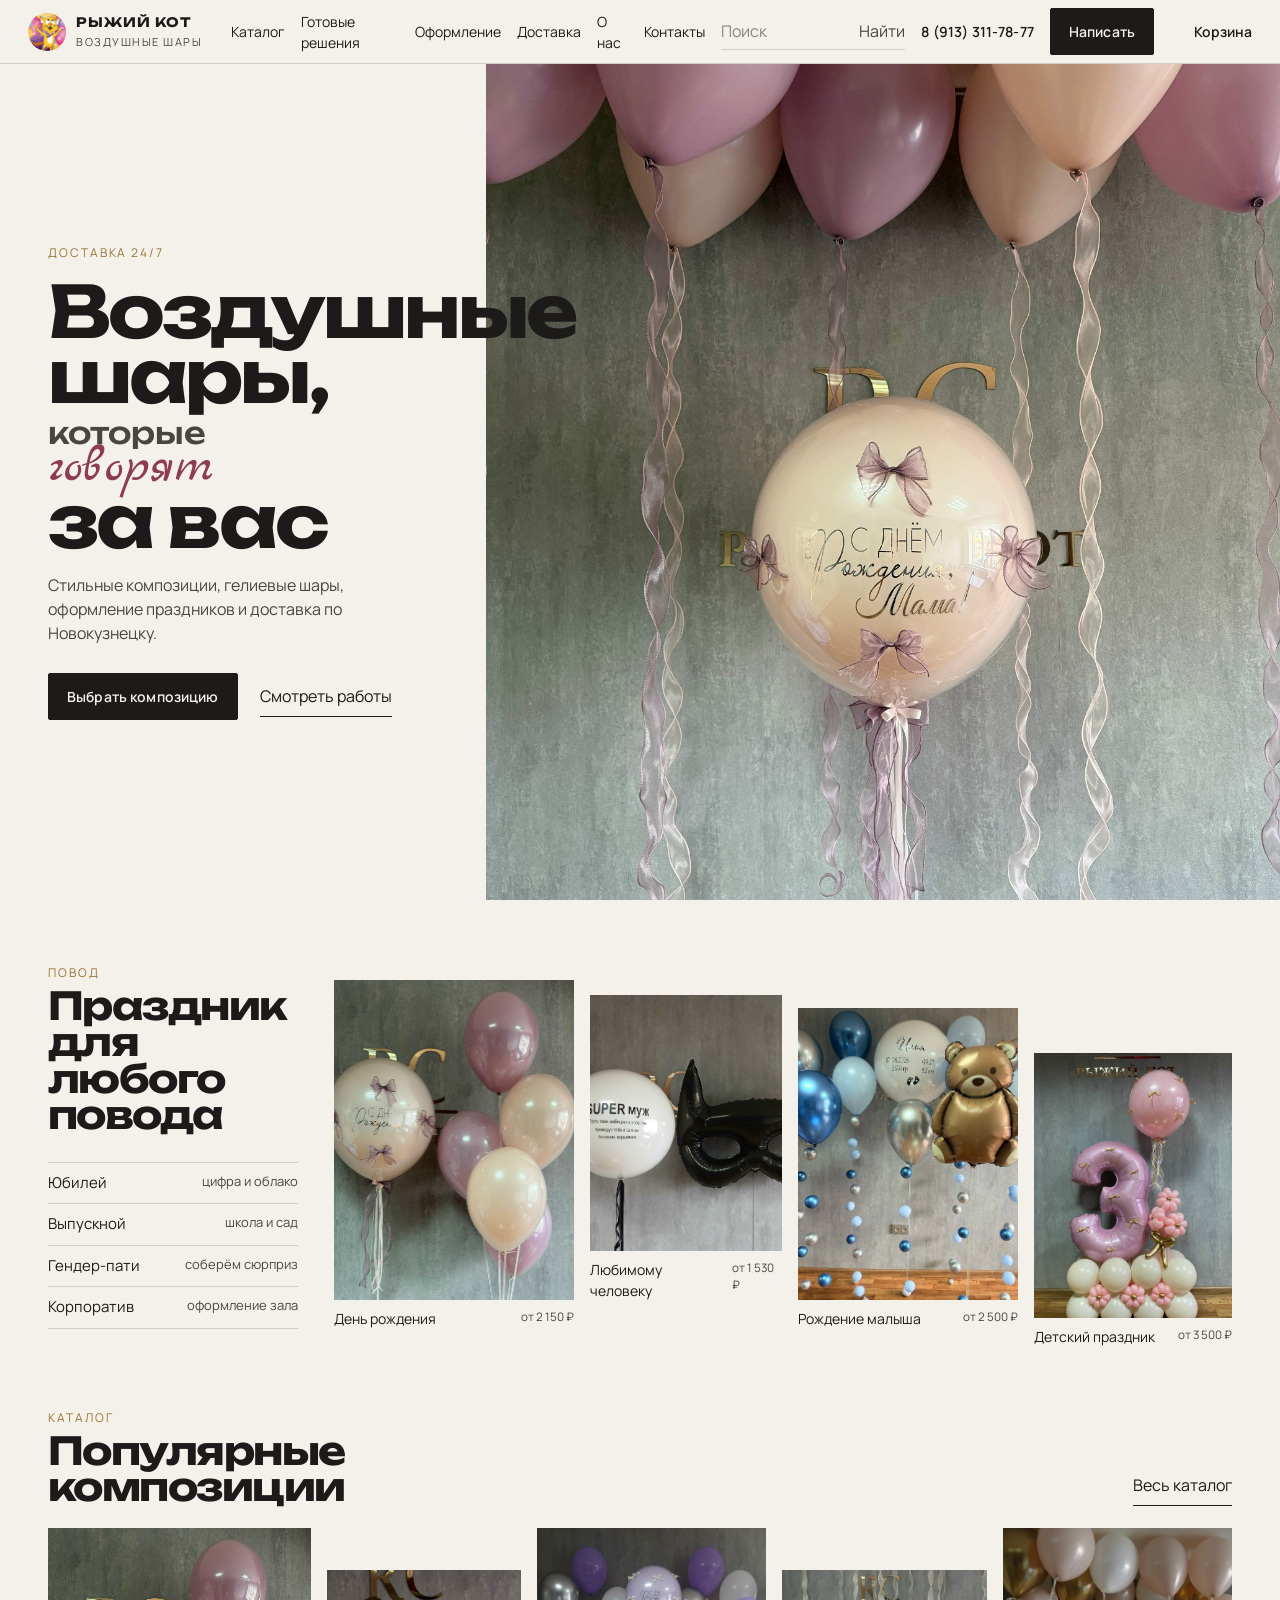
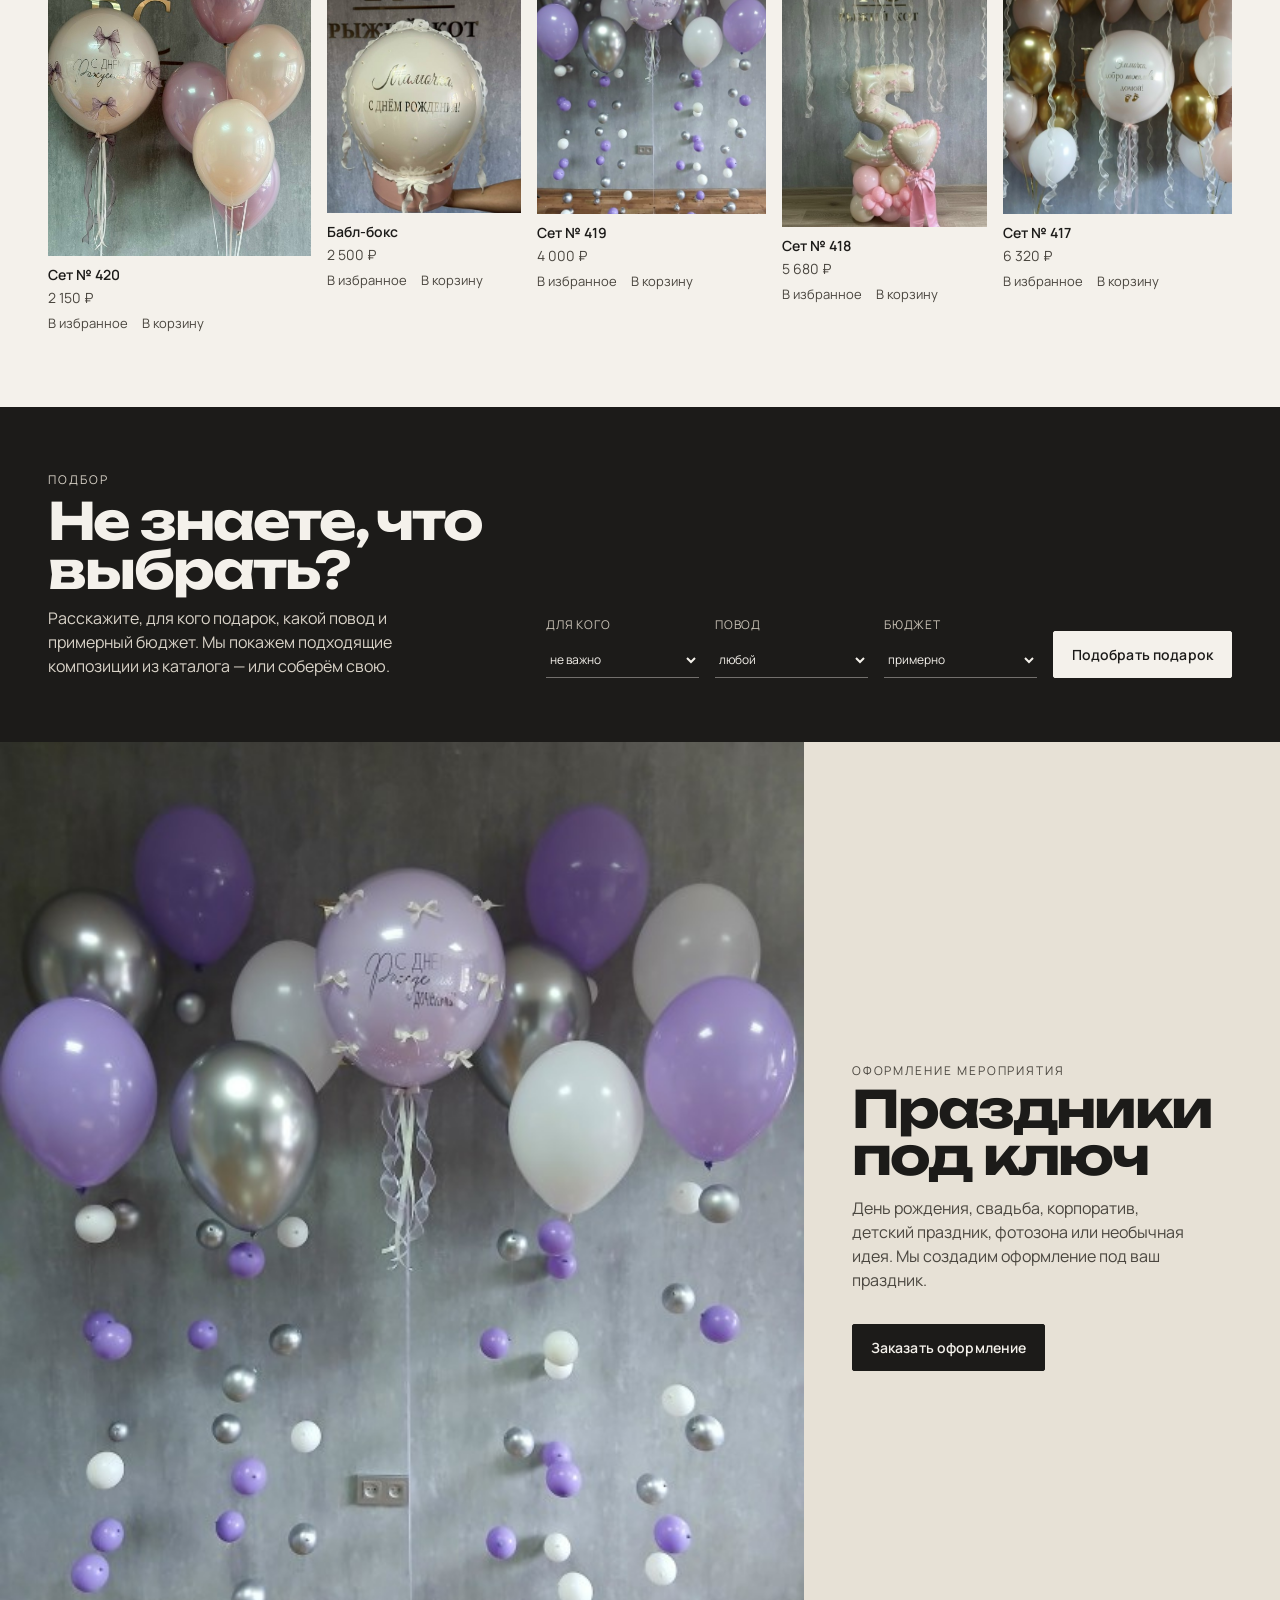
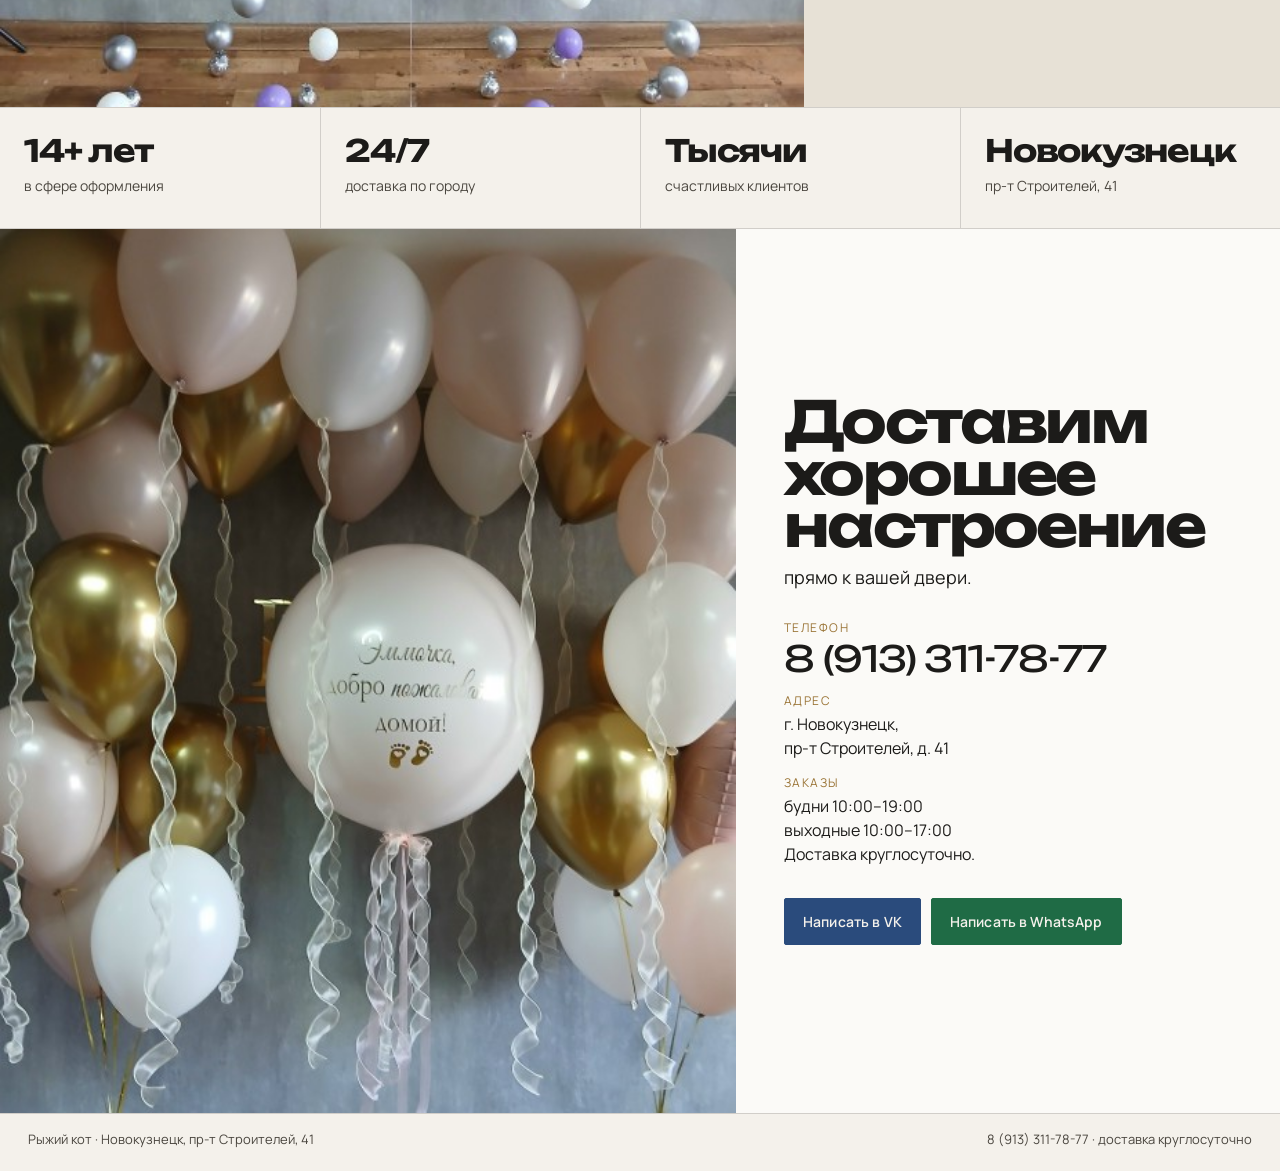
==== index.html @ 5a0903d9 "Launch a studio site for Ryzhiy Kot balloons in Novokuznetsk. The catalog, prices, and photographs c" ====
<!DOCTYPE html>
<html lang="ru">
<head>
  <meta charset="utf-8">
  <meta name="viewport" content="width=device-width, initial-scale=1">
  <title>Рыжий кот — воздушные шары в Новокузнецке</title>
  <meta name="description" content="Стильные композиции, гелиевые шары и оформление праздников в Новокузнецке. Доставка 24/7. Рыжий кот, пр-т Строителей, 41.">
  <link rel="icon" href="img/logo.jpg">
  <link rel="preconnect" href="https://fonts.googleapis.com">
  <link rel="preconnect" href="https://fonts.gstatic.com" crossorigin>
  <link href="https://fonts.googleapis.com/css2?family=Manrope:wght@400;500;600;700&family=Marck+Script&family=Unbounded:wght@500;700&display=swap" rel="stylesheet">
  <link rel="stylesheet" href="css/site.css">
</head>
<body>
  <a class="skip" href="#content">К содержанию</a>
  <header data-header></header>
  <main id="content">
    <section class="hero">
      <div class="hero-copy">
        <p class="kicker">Доставка 24/7</p>
        <h1>
          <span>Воздушные</span>
          <span>шары,</span>
          <span class="soft">которые</span>
          <span class="script">говорят</span>
          <span>за вас</span>
        </h1>
        <p class="hero-lead">Стильные композиции, гелиевые шары, оформление праздников и доставка по Новокузнецку.</p>
        <div class="hero-actions">
          <a class="btn" href="catalog.html">Выбрать композицию</a>
          <a class="btn-line" href="solutions.html">Смотреть работы</a>
        </div>
      </div>
      <div class="hero-photo">
        <img src="img/hero.jpg" alt="Композиция со стеклянным шаром: с днём рождения, мама">
      </div>
    </section>

    <section class="section occasions">
      <div>
        <p class="eyebrow">Повод</p>
        <h2 class="stack-title">
          <span>Праздник</span>
          <span>для любого</span>
          <span>повода</span>
        </h2>
        <ul class="aside-list">
          <li><a href="solutions.html#jubilee">Юбилей <em>цифра и облако</em></a></li>
          <li><a href="solutions.html#grad">Выпускной <em>школа и сад</em></a></li>
          <li><a href="solutions.html#gender">Гендер-пати <em>соберём сюрприз</em></a></li>
          <li><a href="decor.html">Корпоратив <em>оформление зала</em></a></li>
        </ul>
      </div>
      <div class="occasion-row">
        <a class="shot" href="catalog.html?tag=birthday">
          <img src="img/products/p16217645.jpg" alt="Нежный набор на день рождения">
          <figcaption>День рождения <small>от 2 150 ₽</small></figcaption>
        </a>
        <a class="shot" href="catalog.html?tag=love">
          <img src="img/products/p16054325.jpg" alt="Шар SUPER муж и чёрная маска">
          <figcaption>Любимому человеку <small>от 1 530 ₽</small></figcaption>
        </a>
        <a class="shot" href="catalog.html?tag=baby">
          <img src="img/products/p16134935.jpg" alt="Голубая композиция с метрикой и мишкой">
          <figcaption>Рождение малыша <small>от 2 500 ₽</small></figcaption>
        </a>
        <a class="shot" href="catalog.html?tag=kids">
          <img src="img/products/p16042050.jpg" alt="Розовая цифра 3 для детского праздника">
          <figcaption>Детский праздник <small>от 3 500 ₽</small></figcaption>
        </a>
      </div>
    </section>

    <section class="section popular">
      <div class="popular-head">
        <div>
          <p class="eyebrow">Каталог</p>
          <h2 class="stack-title">Популярные<br>композиции</h2>
        </div>
        <a class="btn-line" href="catalog.html">Весь каталог</a>
      </div>
      <div class="shelf" data-shelf></div>
    </section>

    <section class="finder" id="pick">
      <div>
        <p class="eyebrow">Подбор</p>
        <h2>Не знаете, что выбрать?</h2>
        <p>Расскажите, для кого подарок, какой повод и примерный бюджет. Мы покажем подходящие композиции из каталога — или соберём свою.</p>
      </div>
      <form class="finder-form" action="catalog.html">
        <label>Для кого
          <select name="who">
            <option value="">не важно</option>
            <option value="mom">маме</option>
            <option value="love">любимому</option>
            <option value="baby">малышу</option>
            <option value="kid">ребёнку</option>
            <option value="team">коллегам</option>
          </select>
        </label>
        <label>Повод
          <select name="tag">
            <option value="">любой</option>
            <option value="birthday">день рождения</option>
            <option value="baby">рождение малыша</option>
            <option value="kids">детский праздник</option>
            <option value="love">для любимого</option>
            <option value="grad">выпускной</option>
          </select>
        </label>
        <label>Бюджет
          <select name="max">
            <option value="">примерно</option>
            <option value="2000">до 2 000 ₽</option>
            <option value="5000">до 5 000 ₽</option>
            <option value="8000">до 8 000 ₽</option>
            <option value="8000plus">от 8 000 ₽</option>
          </select>
        </label>
        <button class="btn btn-light" type="submit">Подобрать подарок</button>
      </form>
    </section>

    <section class="events" id="works">
      <img src="img/products/p16172452.jpg" alt="Сиреневая композиция с надписью на стеклянном шаре">
      <div class="events-copy">
        <p class="eyebrow">Оформление мероприятия</p>
        <h2>Праздники<br>под ключ</h2>
        <p>День рождения, свадьба, корпоратив, детский праздник, фотозона или необычная идея. Мы создадим оформление под ваш праздник.</p>
        <p><a class="btn" href="decor.html">Заказать оформление</a></p>
      </div>
    </section>

    <section class="why" aria-label="Почему мы">
      <article>
        <strong>14+ лет</strong>
        <span>в сфере оформления</span>
      </article>
      <article>
        <strong>24/7</strong>
        <span>доставка по городу</span>
      </article>
      <article>
        <strong>Тысячи</strong>
        <span>счастливых клиентов</span>
      </article>
      <article>
        <strong>Новокузнецк</strong>
        <span>пр-т Строителей, 41</span>
      </article>
    </section>

    <section class="finale">
      <img src="img/products/p16134970.jpg" alt="Большая композиция: Эммочка, добро пожаловать домой">
      <div class="finale-copy">
        <h2>Доставим<br>хорошее<br>настроение</h2>
        <p class="door">прямо к вашей двери.</p>
        <div class="contact-lines">
          <div>
            <dt>Телефон</dt>
            <dd><a class="phone-big" href="tel:+79133117877">8 (913) 311-78-77</a></dd>
          </div>
          <div>
            <dt>Адрес</dt>
            <dd>г. Новокузнецк,<br>пр-т Строителей, д. 41</dd>
          </div>
          <div>
            <dt>Заказы</dt>
            <dd>будни 10:00–19:00<br>выходные 10:00–17:00<br>Доставка круглосуточно.</dd>
          </div>
        </div>
        <div class="finale-actions">
          <a class="btn btn-vk" href="https://vk.me/redcat42" target="_blank" rel="noopener">Написать в VK</a>
          <a class="btn btn-wa" href="https://wa.me/79133117877" target="_blank" rel="noopener">Написать в WhatsApp</a>
        </div>
      </div>
    </section>
  </main>
  <footer data-footer></footer>
  <script src="js/site.js"></script>
</body>
</html>
---- css/site.css ----
:root {
  --ink: #1c1b19;
  --ink-soft: #4a463f;
  --paper: #f4f1eb;
  --paper-2: #e7e1d6;
  --plaster: #8e918b;
  --white: #fbfaf7;
  --line: rgba(28, 27, 25, 0.16);
  --gold: #9a7436;
  --header: 64px;
  --serif: "Unbounded", sans-serif;
  --sans: "Manrope", sans-serif;
  --script: "Marck Script", cursive;
  --max: 1180px;
}

* { box-sizing: border-box; }
html { scroll-behavior: smooth; }
body {
  margin: 0;
  background: var(--paper);
  color: var(--ink);
  font-family: var(--sans);
  font-size: 16px;
  line-height: 1.5;
}
img { max-width: 100%; display: block; }
a { color: inherit; text-decoration: none; }
button, input, select, textarea { font: inherit; color: inherit; }
button { cursor: pointer; }
:focus-visible { outline: 2px solid var(--ink); outline-offset: 3px; }

.skip {
  position: absolute;
  left: 12px;
  top: -40px;
  background: var(--ink);
  color: var(--paper);
  padding: 8px 12px;
  z-index: 20;
}
.skip:focus { top: 8px; }

.site-header {
  position: sticky;
  top: 0;
  z-index: 10;
  height: var(--header);
  display: flex;
  align-items: center;
  gap: 28px;
  padding: 0 28px;
  background: rgba(244, 241, 235, 0.94);
  border-bottom: 1px solid var(--line);
  backdrop-filter: none;
}
.brand {
  display: flex;
  align-items: center;
  gap: 10px;
  min-width: max-content;
}
.brand img {
  width: 38px;
  height: 38px;
  border-radius: 50%;
  object-fit: cover;
}
.brand strong {
  display: block;
  font-family: var(--serif);
  font-size: 13px;
  letter-spacing: 0.08em;
  font-weight: 700;
}
.brand small {
  display: block;
  margin-top: 1px;
  font-size: 11px;
  letter-spacing: 0.14em;
  text-transform: uppercase;
  color: var(--ink-soft);
}
.nav {
  display: flex;
  gap: 16px;
  align-items: center;
  font-size: 14px;
}
.nav a[aria-current="page"] { box-shadow: inset 0 -1px 0 var(--ink); }
.menu-panel {
  display: flex;
  align-items: center;
  gap: 16px;
  flex: 1;
  min-width: 0;
}
.nav { margin-right: auto; }
.cart-link { margin-left: 12px; }
.search {
  display: flex;
  align-items: center;
  border-bottom: 1px solid var(--line);
}
.search input {
  width: 132px;
  border: 0;
  background: transparent;
  padding: 6px 0;
}
.search input::placeholder { color: #8a847a; }
.search button {
  border: 0;
  background: transparent;
  padding: 6px 0 6px 6px;
  color: var(--ink-soft);
}
.phone {
  font-weight: 600;
  font-size: 14px;
  letter-spacing: 0.01em;
  white-space: nowrap;
}
.nav-toggle {
  display: none;
  margin-left: auto;
  border: 0;
  background: transparent;
  padding: 8px 0;
}

.btn {
  display: inline-flex;
  align-items: center;
  justify-content: center;
  gap: 8px;
  background: var(--ink);
  color: var(--paper);
  border: 1px solid var(--ink);
  border-radius: 2px;
  padding: 12px 18px;
  font-size: 14px;
  font-weight: 600;
  letter-spacing: 0.01em;
}
.btn:hover { background: #2d2a26; }
.btn-line {
  background: transparent;
  color: inherit;
  border-color: transparent;
  border-bottom: 1px solid currentColor;
  border-radius: 0;
  padding: 8px 0;
}
.btn-line:hover { background: transparent; }
.btn-light {
  background: var(--paper);
  color: var(--ink);
  border-color: var(--paper);
}
.btn-wa { background: #1f6b45; border-color: #1f6b45; color: #f4f1eb; }
.btn-vk { background: #2a4b7c; border-color: #2a4b7c; color: #f4f1eb; }

.hero {
  display: grid;
  grid-template-columns: minmax(300px, 0.86fr) 1.25fr;
  height: calc(100svh - var(--header));
  min-height: 640px;
  background: var(--paper);
  overflow: hidden;
}
.hero-copy {
  position: relative;
  z-index: 1;
  display: flex;
  flex-direction: column;
  justify-content: center;
  padding: 36px 28px 36px 48px;
  min-height: 0;
}
.kicker {
  margin: 0 0 18px;
  font-size: 12px;
  letter-spacing: 0.16em;
  text-transform: uppercase;
  color: var(--gold);
}
.hero h1 {
  margin: 0;
  font-family: var(--serif);
  font-weight: 700;
  font-size: clamp(46px, 5.6vw, 78px);
  line-height: 0.9;
  letter-spacing: -0.04em;
}
.hero h1 span { display: block; }
.hero h1 .soft {
  margin-top: 10px;
  font-weight: 500;
  font-size: 0.42em;
  letter-spacing: 0;
  color: var(--ink-soft);
}
.hero h1 .script {
  font-family: var(--script);
  font-weight: 400;
  font-size: 0.72em;
  letter-spacing: 0;
  line-height: 0.85;
  color: #8d3d4e;
}
.hero-lead {
  max-width: 36ch;
  margin: 18px 0 0;
  color: var(--ink-soft);
  font-size: 16px;
}
.hero-actions {
  display: flex;
  align-items: center;
  gap: 22px;
  margin-top: 28px;
}
.hero-photo {
  margin-left: -36px;
  min-height: 0;
  height: 100%;
  background: var(--plaster);
  overflow: hidden;
}
.hero-photo img {
  width: 100%;
  height: 100%;
  object-fit: cover;
  object-position: 62% 30%;
}

.section {
  padding: 72px 48px;
}
.popular { padding-top: 8px; }
.cart-link { font-size: 14px; font-weight: 600; white-space: nowrap; }
.occasions {
  display: grid;
  grid-template-columns: 250px 1fr;
  gap: 36px;
  align-items: end;
  padding-top: 64px;
}
.stack-title {
  margin: 0;
  font-family: var(--serif);
  font-weight: 700;
  font-size: clamp(32px, 3vw, 44px);
  line-height: 0.95;
  letter-spacing: -0.04em;
}
.stack-title span { display: block; }
.aside-list {
  list-style: none;
  margin: 28px 0 0;
  padding: 0;
}
.aside-list a {
  display: flex;
  justify-content: space-between;
  gap: 12px;
  padding: 9px 0;
  border-top: 1px solid var(--line);
  font-size: 15px;
}
.aside-list li:last-child a { border-bottom: 1px solid var(--line); }
.aside-list em {
  font-style: normal;
  color: var(--ink-soft);
  font-size: 13px;
}
.occasion-row {
  display: grid;
  grid-template-columns: 1.15fr 0.92fr 1.05fr 0.95fr;
  gap: 16px;
  align-items: end;
}
.shot {
  display: block;
  color: inherit;
}
.shot img {
  width: 100%;
  aspect-ratio: 3 / 4;
  object-fit: cover;
  background: var(--plaster);
}
.shot figcaption {
  display: flex;
  justify-content: space-between;
  gap: 8px;
  margin-top: 8px;
  font-size: 14px;
}
.shot small { color: var(--ink-soft); }
.occasion-row .shot:nth-child(2) { transform: translateY(-28px); }
.occasion-row .shot:nth-child(4) { transform: translateY(18px); }

.popular-head, .block-head {
  display: flex;
  justify-content: space-between;
  align-items: flex-end;
  gap: 20px;
  margin-bottom: 22px;
}
.eyebrow {
  margin: 0 0 6px;
  font-size: 12px;
  letter-spacing: 0.16em;
  text-transform: uppercase;
  color: var(--gold);
}
.shelf {
  display: grid;
  grid-template-columns: 1.15fr 0.85fr 1fr 0.9fr 1fr;
  gap: 28px 16px;
  align-items: start;
}
.shelf .good:nth-child(2),
.shelf .good:nth-child(4) { margin-top: 42px; }
.good img {
  width: 100%;
  aspect-ratio: 4 / 5;
  object-fit: cover;
  background: #d5d3cd;
}
.good-meta {
  display: grid;
  grid-template-columns: 1fr auto;
  gap: 2px 10px;
  margin-top: 8px;
  font-size: 14px;
}
.good-name { font-weight: 600; }
.good-price { color: var(--ink-soft); grid-column: 1; }
.good-actions {
  grid-column: 1 / -1;
  display: flex;
  gap: 14px;
  margin-top: 4px;
}
.ghost {
  border: 0;
  background: transparent;
  padding: 0;
  color: var(--ink-soft);
  font-size: 13px;
  border-bottom: 1px solid transparent;
}
.ghost:hover, .ghost[aria-pressed="true"] {
  color: var(--ink);
  border-bottom-color: var(--ink);
}

.finder {
  display: grid;
  grid-template-columns: 0.8fr 1.2fr;
  gap: 40px;
  padding: 64px 48px;
  background: var(--ink);
  color: var(--paper);
}
.finder h2 {
  margin: 8px 0 12px;
  font-family: var(--serif);
  font-size: clamp(32px, 4vw, 52px);
  line-height: 0.95;
  letter-spacing: -0.04em;
}
.finder p { margin: 0; max-width: 36ch; color: #d9d3c8; }
.finder-form {
  display: grid;
  grid-template-columns: 1fr 1fr 1fr auto;
  gap: 18px 16px;
  align-items: end;
}
.finder label, .field {
  display: flex;
  flex-direction: column;
  gap: 8px;
  font-size: 12px;
  letter-spacing: 0.08em;
  text-transform: uppercase;
  color: #c9c2b6;
}
.finder select, .field input, .field select, .field textarea {
  border: 0;
  border-bottom: 1px solid rgba(244, 241, 235, 0.4);
  background: transparent;
  padding: 8px 0;
  color: var(--paper);
  border-radius: 0;
}
.field input, .field select, .field textarea {
  color: var(--ink);
  border-bottom-color: var(--line);
}
.finder option { color: var(--ink); }

.events {
  display: grid;
  grid-template-columns: 1.35fr 0.8fr;
  background: var(--paper-2);
  min-height: 620px;
}
.events img {
  width: 100%;
  height: 100%;
  min-height: 520px;
  object-fit: cover;
}
.events-copy {
  display: flex;
  flex-direction: column;
  justify-content: center;
  padding: 56px 48px;
}
.events h2 {
  margin: 0;
  font-family: var(--serif);
  font-size: clamp(36px, 4vw, 58px);
  line-height: 0.92;
  letter-spacing: -0.04em;
}
.events p { max-width: 34ch; color: var(--ink-soft); }

.why {
  display: grid;
  grid-template-columns: repeat(4, 1fr);
  border-top: 1px solid var(--line);
  border-bottom: 1px solid var(--line);
}
.why article { padding: 28px 24px 32px; }
.why article + article { border-left: 1px solid var(--line); }
.why strong {
  display: block;
  font-family: var(--serif);
  font-size: clamp(26px, 2.4vw, 34px);
  letter-spacing: -0.04em;
  line-height: 1;
}
.why span { display: block; margin-top: 8px; color: var(--ink-soft); font-size: 14px; }

.finale {
  display: grid;
  grid-template-columns: 1.15fr 0.85fr;
  background: var(--white);
}
.finale img {
  width: 100%;
  height: 100%;
  min-height: 640px;
  object-fit: cover;
  object-position: 50% 20%;
}
.finale-copy {
  padding: 64px 48px;
  display: flex;
  flex-direction: column;
  justify-content: center;
}
.finale h2 {
  margin: 0;
  font-family: var(--serif);
  font-size: clamp(40px, 4.5vw, 64px);
  line-height: 0.9;
  letter-spacing: -0.045em;
}
.finale .door {
  margin: 12px 0 28px;
  font-size: 18px;
}
.contact-lines { margin: 0; }
.contact-lines div { margin: 0 0 14px; }
.contact-lines dt {
  font-size: 12px;
  letter-spacing: 0.12em;
  text-transform: uppercase;
  color: var(--gold);
}
.contact-lines dd { margin: 2px 0 0; }
.finale-actions { display: flex; flex-wrap: wrap; gap: 10px; margin-top: 18px; }
.phone-big {
  font-family: var(--serif);
  font-size: clamp(26px, 3vw, 36px);
  letter-spacing: -0.03em;
  line-height: 1.1;
}

.site-footer {
  display: flex;
  justify-content: space-between;
  gap: 16px;
  padding: 16px 28px 22px;
  font-size: 13px;
  color: var(--ink-soft);
  border-top: 1px solid var(--line);
}

.page-intro {
  padding: 42px 48px 10px;
  max-width: 760px;
}
.page-intro h1 {
  margin: 0;
  font-family: var(--serif);
  font-size: clamp(36px, 5vw, 60px);
  line-height: 0.95;
  letter-spacing: -0.04em;
}
.page-intro p { color: var(--ink-soft); max-width: 48ch; }

.filters {
  display: flex;
  flex-wrap: wrap;
  gap: 8px 16px;
  padding: 8px 48px 0;
}
.filters a {
  font-size: 14px;
  color: var(--ink-soft);
  padding-bottom: 2px;
}
.filters a[aria-current="true"] {
  color: var(--ink);
  box-shadow: inset 0 -1px 0 var(--ink);
}
.catalog-note {
  padding: 16px 48px 0;
  color: var(--ink-soft);
  font-size: 14px;
}
.catalog-grid {
  display: grid;
  grid-template-columns: repeat(4, 1fr);
  gap: 34px 18px;
  padding: 28px 48px 72px;
}
.catalog-grid .good:nth-child(3n) { margin-top: 18px; }

.band {
  display: grid;
  grid-template-columns: 1.1fr 0.9fr;
  min-height: 460px;
  border-top: 1px solid var(--line);
}
.band:nth-child(even) { direction: rtl; }
.band:nth-child(even) > * { direction: ltr; }
.band img {
  width: 100%;
  height: 100%;
  min-height: 420px;
  object-fit: cover;
}
.band-copy { padding: 48px; display: flex; flex-direction: column; justify-content: center; }
.band h2 {
  margin: 0 0 8px;
  font-family: var(--serif);
  font-size: 36px;
  letter-spacing: -0.04em;
}
.mini-row {
  display: grid;
  grid-template-columns: repeat(3, 1fr);
  gap: 12px;
  margin-top: 18px;
}
.mini-row img { aspect-ratio: 1; object-fit: cover; min-height: 0; width: 100%; height: auto; }
.mini-row a { font-size: 13px; }
.mini-row span { display: block; margin-top: 4px; color: var(--ink-soft); }

.desk {
  display: grid;
  grid-template-columns: 0.9fr 1.1fr;
  min-height: 70vh;
}
.desk img { width: 100%; height: 100%; object-fit: cover; min-height: 480px; }
.desk-form { padding: 48px; }
.desk-form h1 {
  margin: 0 0 8px;
  font-family: var(--serif);
  font-size: clamp(36px, 4vw, 52px);
  letter-spacing: -0.04em;
  line-height: 0.95;
}
.form-grid { display: grid; gap: 16px; margin-top: 22px; max-width: 460px; }
.field textarea { min-height: 90px; resize: vertical; }

.split-text {
  display: grid;
  grid-template-columns: 1.1fr 0.7fr;
  gap: 48px;
  padding: 28px 48px 72px;
}
.split-text h2 { font-family: var(--serif); letter-spacing: -0.03em; }
.note {
  border-top: 1px solid var(--line);
  padding-top: 16px;
}
.note p { margin: 0 0 10px; }

.product {
  display: grid;
  grid-template-columns: 1.05fr 0.85fr;
  min-height: calc(100svh - var(--header));
}
.product img { width: 100%; height: 100%; max-height: calc(100svh - var(--header)); object-fit: cover; }
.product-copy { padding: 48px; display: flex; flex-direction: column; justify-content: center; }
.product-copy h1 {
  margin: 8px 0;
  font-family: var(--serif);
  font-size: clamp(32px, 4vw, 48px);
  letter-spacing: -0.04em;
  line-height: 1;
}
.product-price { font-size: 22px; margin: 0 0 16px; }
.product-copy .desc { white-space: pre-wrap; color: var(--ink-soft); max-width: 46ch; }
.product-actions { display: flex; gap: 18px; align-items: center; margin-top: 18px; }

.cart-list { padding: 10px 48px 48px; max-width: 760px; }
.cart-row {
  display: grid;
  grid-template-columns: 84px 1fr auto;
  gap: 14px;
  align-items: center;
  padding: 14px 0;
  border-top: 1px solid var(--line);
}
.cart-row img { width: 84px; height: 104px; object-fit: cover; }
.qty { display: flex; gap: 8px; align-items: center; }
.qty button { border: 0; background: transparent; padding: 0 4px; }
.cart-total {
  display: flex;
  justify-content: space-between;
  align-items: center;
  gap: 16px;
  padding-top: 16px;
}
.toast {
  position: fixed;
  bottom: 16px;
  left: 16px;
  background: var(--ink);
  color: var(--paper);
  padding: 10px 14px;
  font-size: 14px;
  opacity: 0;
  pointer-events: none;
}
.toast.show { opacity: 1; }

@media (max-width: 980px) {
  .site-header { gap: 12px; padding: 0 16px; }
  .menu-panel { display: none; }
  .site-header.menu-open .menu-panel {
    display: flex;
    flex-direction: column;
    align-items: flex-start;
    position: absolute;
    top: var(--header);
    left: 0;
    right: 0;
    z-index: 5;
    background: var(--paper);
    border-bottom: 1px solid var(--line);
    padding: 8px 16px 18px;
    gap: 12px;
  }
  .site-header.menu-open .nav { flex-direction: column; align-items: flex-start; margin: 0; }
  .nav-toggle { display: inline-flex; }
  .hero, .occasions, .finder, .events, .finale, .band, .desk, .product, .split-text {
    grid-template-columns: 1fr;
  }
  .hero { height: auto; min-height: 0; overflow: visible; }
  .hero-copy { padding: 28px 20px 32px; }
  .hero-photo { margin-left: 0; height: 72vw; min-height: 320px; }
  .section, .page-intro, .filters, .catalog-note, .catalog-grid, .cart-list { padding-left: 20px; padding-right: 20px; }
  .occasion-row, .shelf, .catalog-grid, .why, .finder-form { grid-template-columns: 1fr 1fr; }
  .occasion-row .shot, .shelf .good { transform: none; margin-top: 0; }
  .catalog-grid .good:nth-child(3n) { margin-top: 0; }
  .band:nth-child(even), .band:nth-child(even) > * { direction: ltr; }
  .events-copy, .finale-copy, .band-copy, .desk-form, .product-copy { padding: 28px 20px 40px; }
  .finale img, .events img, .product img { min-height: 70vw; max-height: none; }
  .why article + article { border-left: 0; }
  .why article:nth-child(odd) { border-right: 1px solid var(--line); }
  .why article { border-top: 1px solid var(--line); }
  .site-footer { padding-inline: 20px; flex-direction: column; }
}
@media (max-width: 640px) {
  .occasion-row, .shelf, .catalog-grid, .why, .finder-form, .mini-row { grid-template-columns: 1fr; }
  .why article:nth-child(odd) { border-right: 0; }
  .hero-actions, .finale-actions { flex-direction: column; align-items: flex-start; }
}
@media (prefers-reduced-motion: reduce) {
  html { scroll-behavior: auto; }
}
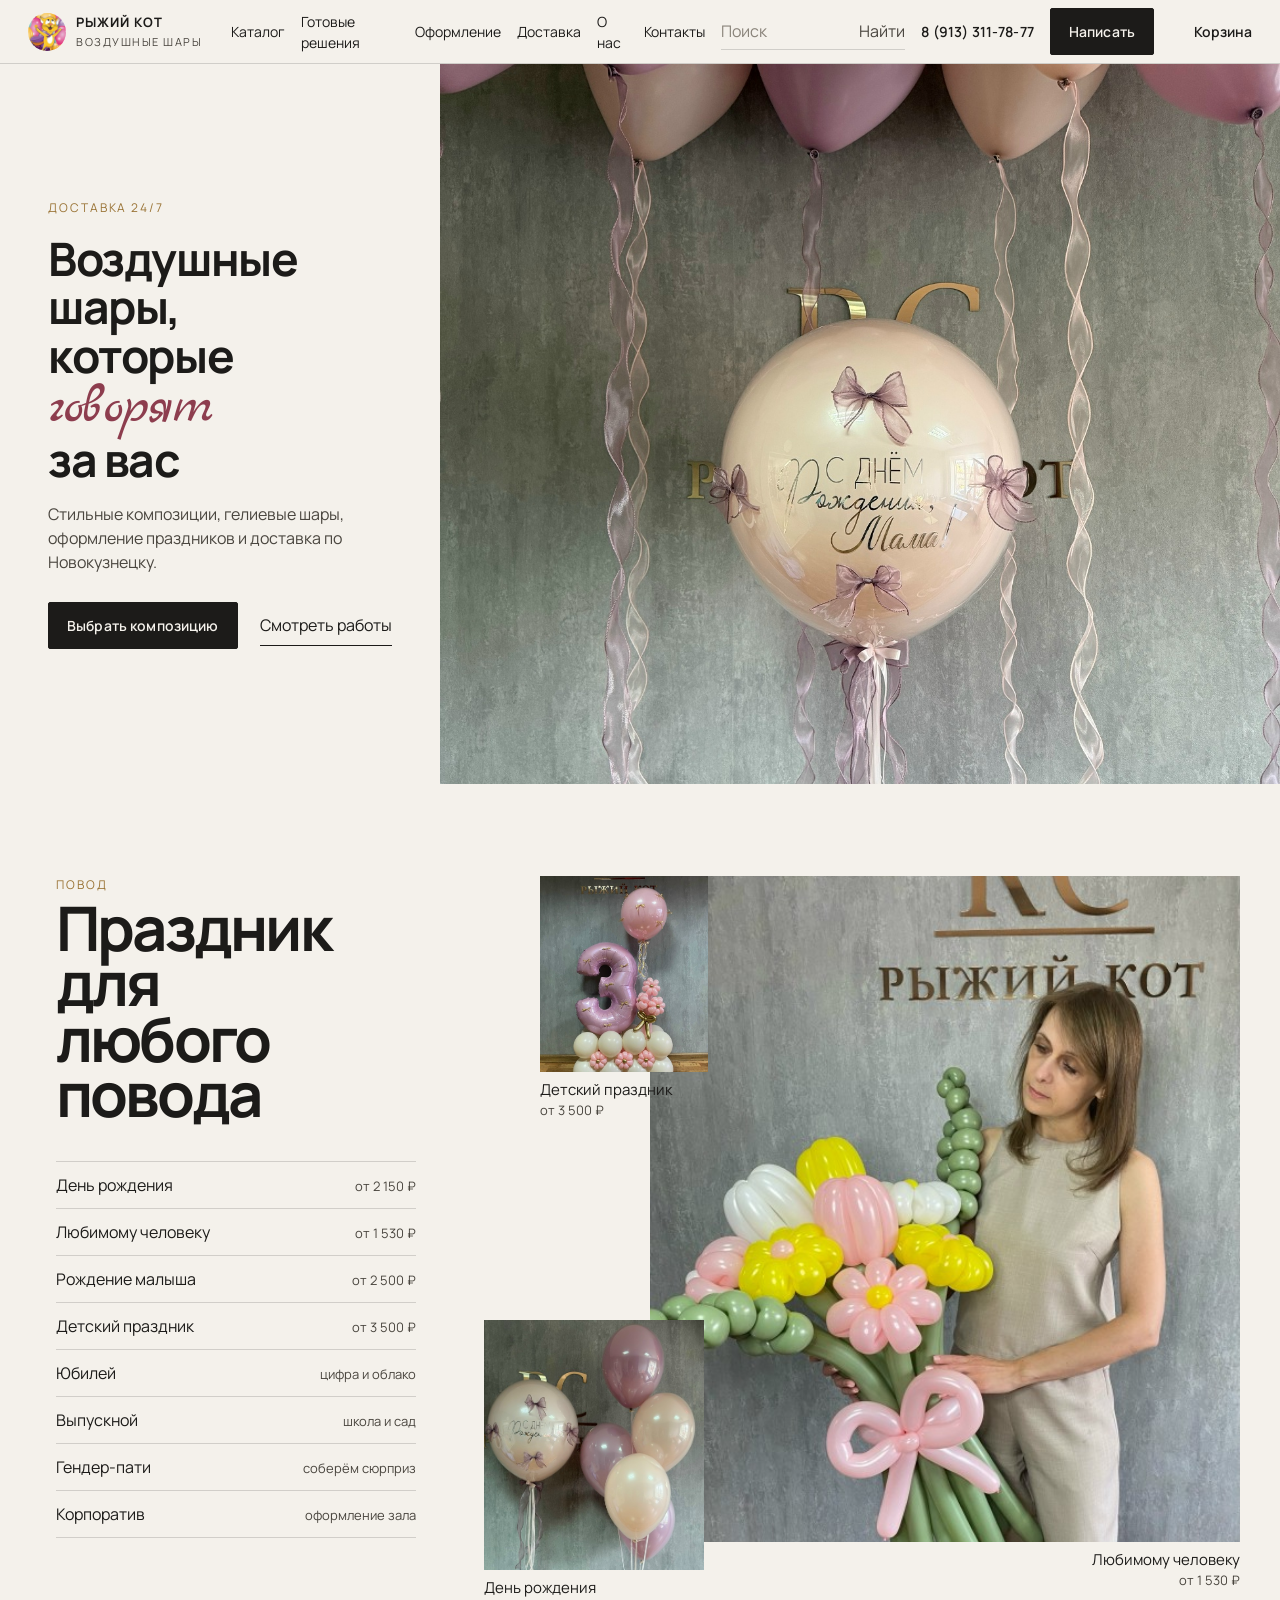
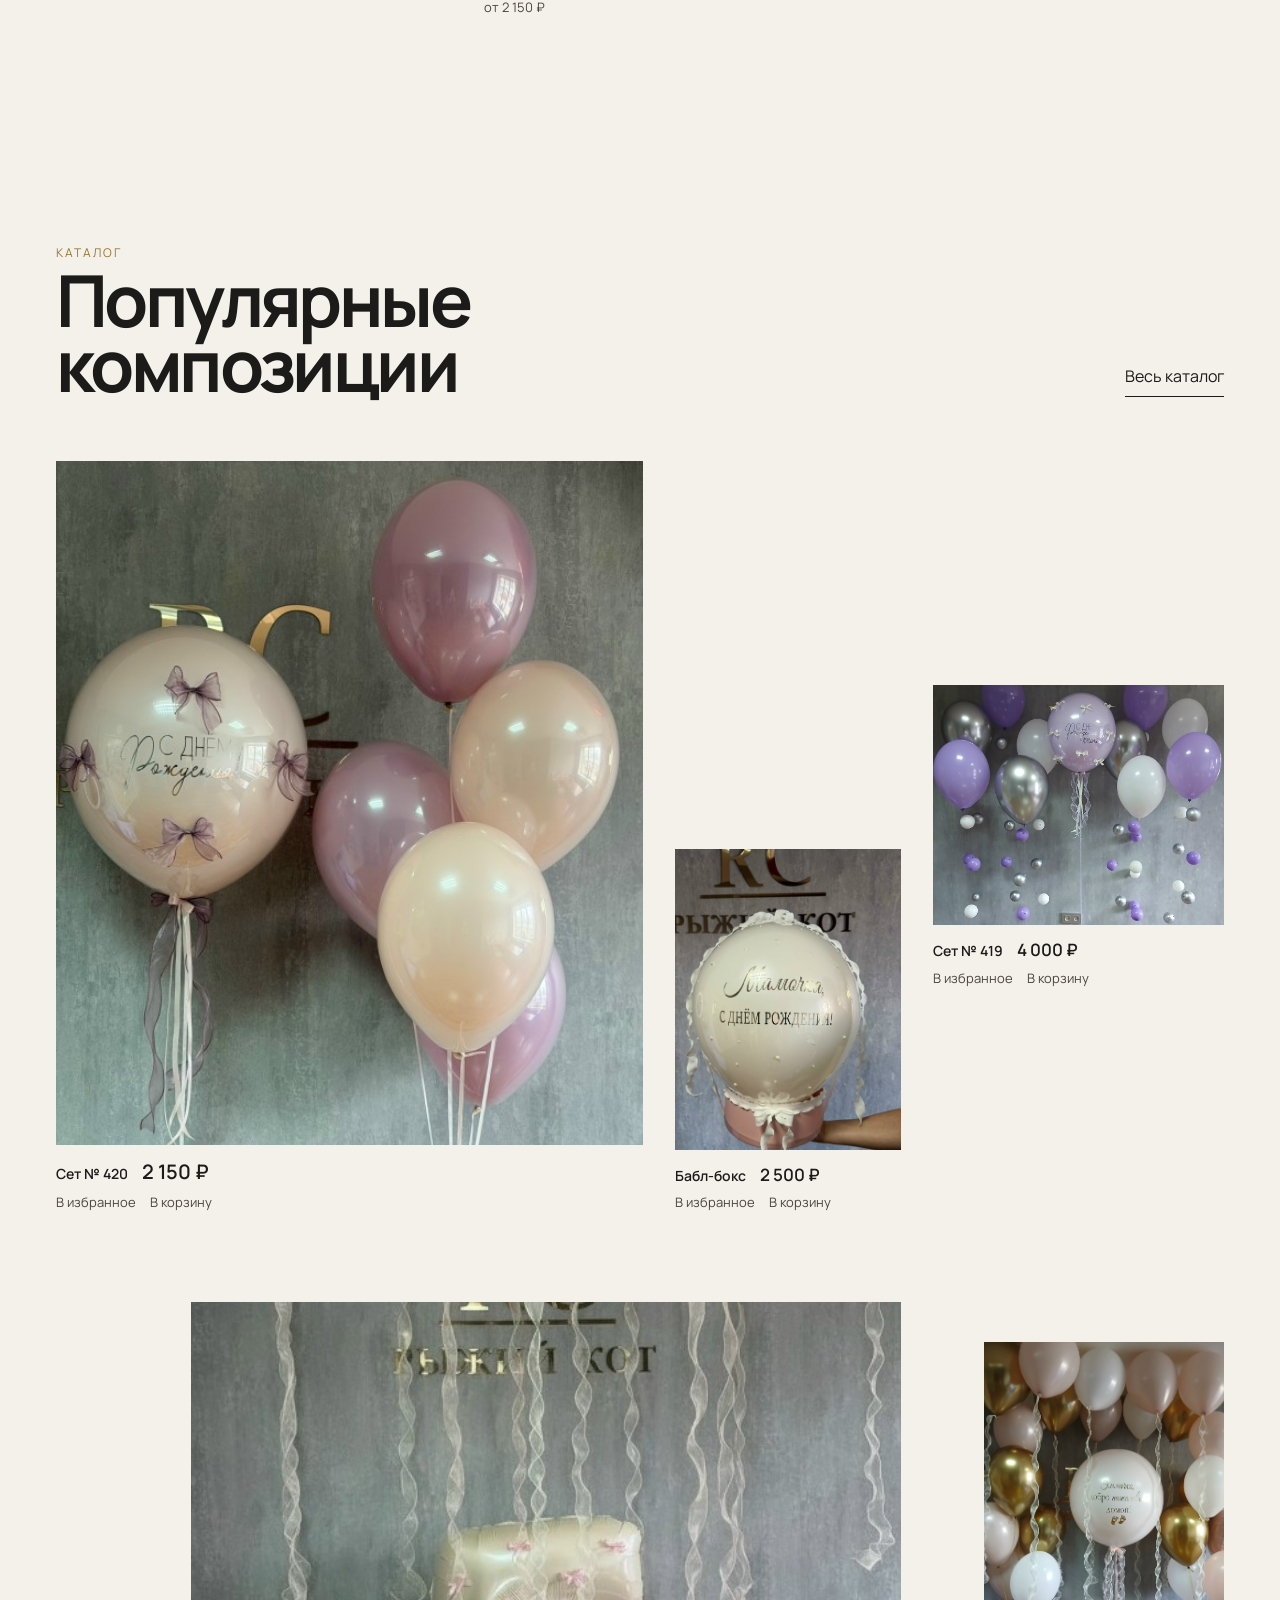
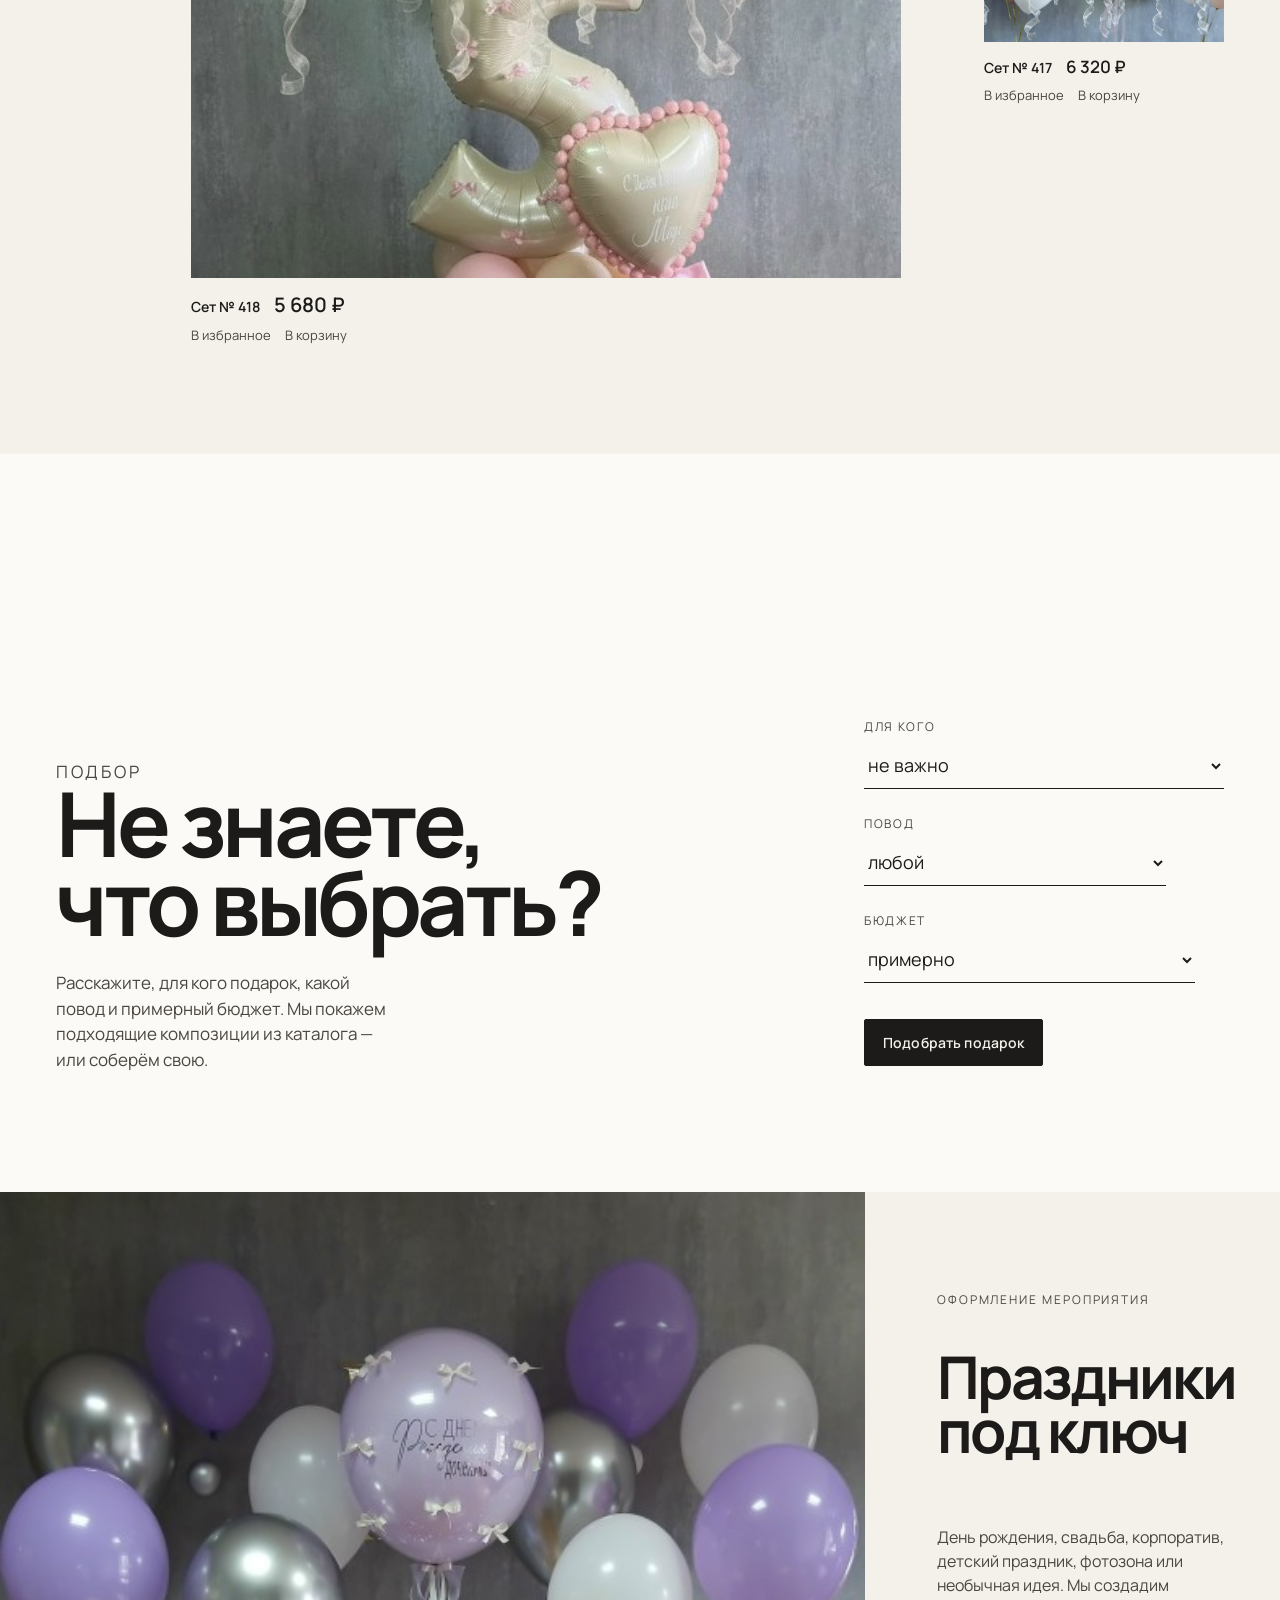
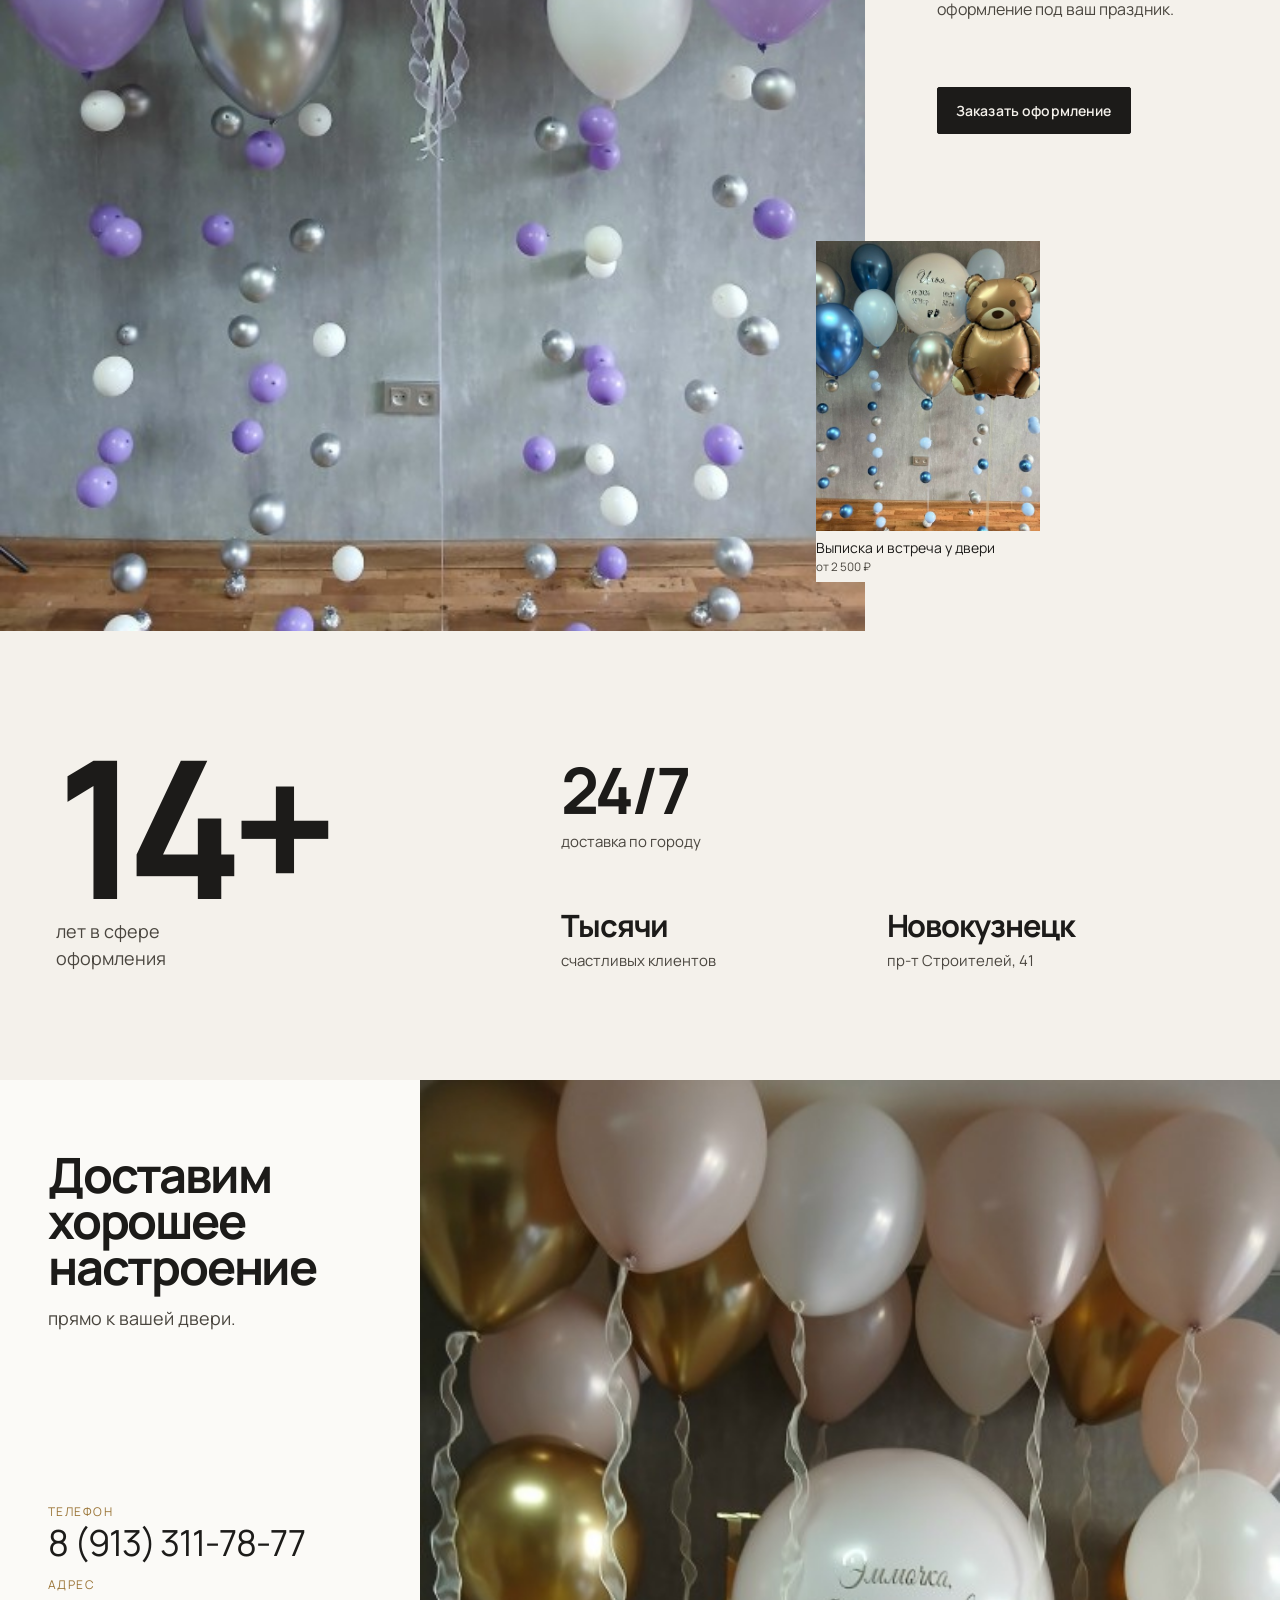
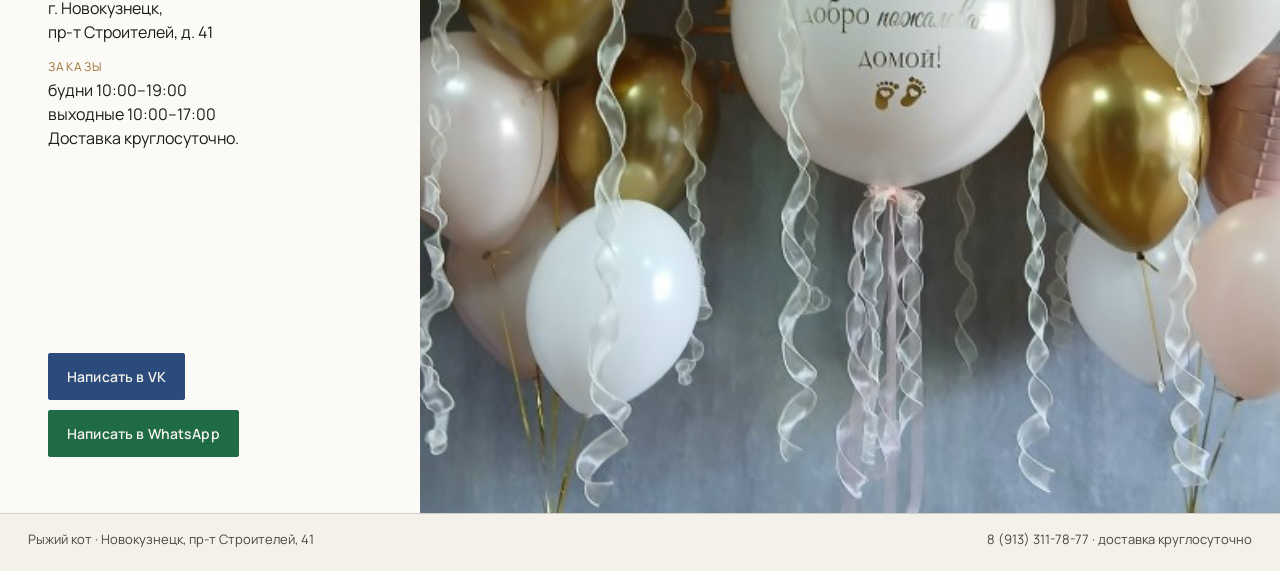
==== commit d4917fd1: "Give each home section its own editorial composition instead of a repeated card grid. Co-authored-by" ====
--- a/index.html
+++ b/index.html
@@ -19,10 +19,8 @@
       <div class="hero-copy">
         <p class="kicker">Доставка 24/7</p>
         <h1>
-          <span>Воздушные</span>
-          <span>шары,</span>
-          <span class="soft">которые</span>
-          <span class="script">говорят</span>
+          <span>Воздушные шары,</span>
+          <span>которые <em>говорят</em></span>
           <span>за вас</span>
         </h1>
         <p class="hero-lead">Стильные композиции, гелиевые шары, оформление праздников и доставка по Новокузнецку.</p>
@@ -36,42 +34,42 @@
       </div>
     </section>
 
-    <section class="section occasions">
-      <div>
+    <section class="occasions">
+      <div class="occasions-copy">
         <p class="eyebrow">Повод</p>
         <h2 class="stack-title">
           <span>Праздник</span>
           <span>для любого</span>
           <span>повода</span>
         </h2>
-        <ul class="aside-list">
+        <ul class="occasion-index">
+          <li><a href="catalog.html?tag=birthday">День рождения <em>от 2 150 ₽</em></a></li>
+          <li><a href="catalog.html?tag=love">Любимому человеку <em>от 1 530 ₽</em></a></li>
+          <li><a href="catalog.html?tag=baby">Рождение малыша <em>от 2 500 ₽</em></a></li>
+          <li><a href="catalog.html?tag=kids">Детский праздник <em>от 3 500 ₽</em></a></li>
           <li><a href="solutions.html#jubilee">Юбилей <em>цифра и облако</em></a></li>
           <li><a href="solutions.html#grad">Выпускной <em>школа и сад</em></a></li>
           <li><a href="solutions.html#gender">Гендер-пати <em>соберём сюрприз</em></a></li>
           <li><a href="decor.html">Корпоратив <em>оформление зала</em></a></li>
         </ul>
       </div>
-      <div class="occasion-row">
-        <a class="shot" href="catalog.html?tag=birthday">
+      <div class="occasion-stage">
+        <a class="occasion-hero" href="catalog.html?tag=love">
+          <img src="img/products/p15997481.jpg" alt="Букет из шаров в руках">
+          <span>Любимому человеку <small>от 1 530 ₽</small></span>
+        </a>
+        <a class="occasion-small occasion-small-a" href="catalog.html?tag=birthday">
           <img src="img/products/p16217645.jpg" alt="Нежный набор на день рождения">
-          <figcaption>День рождения <small>от 2 150 ₽</small></figcaption>
+          <span>День рождения <small>от 2 150 ₽</small></span>
         </a>
-        <a class="shot" href="catalog.html?tag=love">
-          <img src="img/products/p16054325.jpg" alt="Шар SUPER муж и чёрная маска">
-          <figcaption>Любимому человеку <small>от 1 530 ₽</small></figcaption>
-        </a>
-        <a class="shot" href="catalog.html?tag=baby">
-          <img src="img/products/p16134935.jpg" alt="Голубая композиция с метрикой и мишкой">
-          <figcaption>Рождение малыша <small>от 2 500 ₽</small></figcaption>
-        </a>
-        <a class="shot" href="catalog.html?tag=kids">
+        <a class="occasion-small occasion-small-b" href="catalog.html?tag=kids">
           <img src="img/products/p16042050.jpg" alt="Розовая цифра 3 для детского праздника">
-          <figcaption>Детский праздник <small>от 3 500 ₽</small></figcaption>
+          <span>Детский праздник <small>от 3 500 ₽</small></span>
         </a>
       </div>
     </section>
 
-    <section class="section popular">
+    <section class="popular">
       <div class="popular-head">
         <div>
           <p class="eyebrow">Каталог</p>
@@ -83,13 +81,14 @@
     </section>
 
     <section class="finder" id="pick">
-      <div>
+      <div class="finder-copy">
         <p class="eyebrow">Подбор</p>
-        <h2>Не знаете, что выбрать?</h2>
+        <h2>Не знаете,<br>что выбрать?</h2>
         <p>Расскажите, для кого подарок, какой повод и примерный бюджет. Мы покажем подходящие композиции из каталога — или соберём свою.</p>
       </div>
       <form class="finder-form" action="catalog.html">
-        <label>Для кого
+        <label>
+          <span>Для кого</span>
           <select name="who">
             <option value="">не важно</option>
             <option value="mom">маме</option>
@@ -99,7 +98,8 @@
             <option value="team">коллегам</option>
           </select>
         </label>
-        <label>Повод
+        <label>
+          <span>Повод</span>
           <select name="tag">
             <option value="">любой</option>
             <option value="birthday">день рождения</option>
@@ -109,7 +109,8 @@
             <option value="grad">выпускной</option>
           </select>
         </label>
-        <label>Бюджет
+        <label>
+          <span>Бюджет</span>
           <select name="max">
             <option value="">примерно</option>
             <option value="2000">до 2 000 ₽</option>
@@ -118,24 +119,30 @@
             <option value="8000plus">от 8 000 ₽</option>
           </select>
         </label>
-        <button class="btn btn-light" type="submit">Подобрать подарок</button>
+        <button class="btn" type="submit">Подобрать подарок</button>
       </form>
     </section>
 
     <section class="events" id="works">
-      <img src="img/products/p16172452.jpg" alt="Сиреневая композиция с надписью на стеклянном шаре">
+      <div class="events-photo">
+        <img src="img/products/p16172452.jpg" alt="Сиреневая композиция с надписью на стеклянном шаре">
+      </div>
       <div class="events-copy">
         <p class="eyebrow">Оформление мероприятия</p>
         <h2>Праздники<br>под ключ</h2>
         <p>День рождения, свадьба, корпоратив, детский праздник, фотозона или необычная идея. Мы создадим оформление под ваш праздник.</p>
         <p><a class="btn" href="decor.html">Заказать оформление</a></p>
+        <a class="events-detail" href="catalog.html?tag=baby">
+          <img src="img/products/p16134935.jpg" alt="Голубая композиция с метрикой и мишкой">
+          <span>Выписка и встреча у двери <small>от 2 500 ₽</small></span>
+        </a>
       </div>
     </section>
 
     <section class="why" aria-label="Почему мы">
       <article>
-        <strong>14+ лет</strong>
-        <span>в сфере оформления</span>
+        <strong>14+</strong>
+        <span>лет в сфере оформления</span>
       </article>
       <article>
         <strong>24/7</strong>
@@ -152,10 +159,11 @@
     </section>
 
     <section class="finale">
-      <img src="img/products/p16134970.jpg" alt="Большая композиция: Эммочка, добро пожаловать домой">
       <div class="finale-copy">
-        <h2>Доставим<br>хорошее<br>настроение</h2>
-        <p class="door">прямо к вашей двери.</p>
+        <div>
+          <h2>Доставим<br>хорошее<br>настроение</h2>
+          <p class="door">прямо к вашей двери.</p>
+        </div>
         <div class="contact-lines">
           <div>
             <dt>Телефон</dt>
@@ -175,6 +183,7 @@
           <a class="btn btn-wa" href="https://wa.me/79133117877" target="_blank" rel="noopener">Написать в WhatsApp</a>
         </div>
       </div>
+      <img src="img/products/p16134970.jpg" alt="Большая композиция: Эммочка, добро пожаловать домой">
     </section>
   </main>
   <footer data-footer></footer>
--- a/css/site.css
+++ b/css/site.css
@@ -8,7 +8,7 @@
   --line: rgba(28, 27, 25, 0.16);
   --gold: #9a7436;
   --header: 64px;
-  --serif: "Unbounded", sans-serif;
+  --serif: "Manrope", sans-serif;
   --sans: "Manrope", sans-serif;
   --script: "Marck Script", cursive;
   --max: 1180px;
@@ -163,9 +163,9 @@
 
 .hero {
   display: grid;
-  grid-template-columns: minmax(300px, 0.86fr) 1.25fr;
-  height: calc(100svh - var(--header));
-  min-height: 640px;
+  grid-template-columns: minmax(300px, 440px) minmax(0, 1fr);
+  height: min(720px, calc(100svh - var(--header)));
+  min-height: 560px;
   background: var(--paper);
   overflow: hidden;
 }
@@ -175,7 +175,7 @@
   display: flex;
   flex-direction: column;
   justify-content: center;
-  padding: 36px 28px 36px 48px;
+  padding: 40px 36px 40px 48px;
   min-height: 0;
 }
 .kicker {
@@ -189,24 +189,17 @@
   margin: 0;
   font-family: var(--serif);
   font-weight: 700;
-  font-size: clamp(46px, 5.6vw, 78px);
-  line-height: 0.9;
-  letter-spacing: -0.04em;
+  font-size: clamp(36px, 3.6vw, 52px);
+  line-height: 1.05;
+  letter-spacing: -0.03em;
 }
 .hero h1 span { display: block; }
-.hero h1 .soft {
-  margin-top: 10px;
-  font-weight: 500;
-  font-size: 0.42em;
-  letter-spacing: 0;
-  color: var(--ink-soft);
-}
-.hero h1 .script {
+.hero h1 em {
   font-family: var(--script);
+  font-style: normal;
   font-weight: 400;
-  font-size: 0.72em;
-  letter-spacing: 0;
-  line-height: 0.85;
+  font-size: 1.2em;
+  line-height: 1;
   color: #8d3d4e;
 }
 .hero-lead {
@@ -222,86 +215,141 @@
   margin-top: 28px;
 }
 .hero-photo {
-  margin-left: -36px;
   min-height: 0;
   height: 100%;
-  background: var(--plaster);
+  background: #8d908a;
   overflow: hidden;
 }
 .hero-photo img {
   width: 100%;
   height: 100%;
   object-fit: cover;
-  object-position: 62% 30%;
+  object-position: center 42%;
 }
 
 .section {
   padding: 72px 48px;
 }
-.popular { padding-top: 8px; }
 .cart-link { font-size: 14px; font-weight: 600; white-space: nowrap; }
-.occasions {
-  display: grid;
-  grid-template-columns: 250px 1fr;
-  gap: 36px;
-  align-items: end;
-  padding-top: 64px;
-}
 .stack-title {
   margin: 0;
   font-family: var(--serif);
   font-weight: 700;
-  font-size: clamp(32px, 3vw, 44px);
-  line-height: 0.95;
-  letter-spacing: -0.04em;
+  font-size: clamp(28px, 2.6vw, 36px);
+  line-height: 1.08;
+  letter-spacing: -0.03em;
 }
 .stack-title span { display: block; }
-.aside-list {
+
+.occasions {
+  display: grid;
+  grid-template-columns: minmax(280px, 400px) minmax(0, 1fr);
+  gap: 36px 28px;
+  align-items: start;
+  padding: 92px 0 80px 56px;
+}
+.occasions .stack-title {
+  font-size: clamp(46px, 4.8vw, 72px);
+  line-height: 0.9;
+  letter-spacing: -0.045em;
+  max-width: 8ch;
+}
+.occasion-index {
   list-style: none;
-  margin: 28px 0 0;
+  margin: 40px 0 0;
   padding: 0;
-}
-.aside-list a {
+  max-width: 360px;
+}
+.occasion-index a {
   display: flex;
   justify-content: space-between;
-  gap: 12px;
-  padding: 9px 0;
+  align-items: baseline;
+  gap: 16px;
+  padding: 11px 0;
   border-top: 1px solid var(--line);
+  font-size: 16px;
+}
+.occasion-index li:last-child a { border-bottom: 1px solid var(--line); }
+.occasion-index em {
+  font-style: normal;
+  color: var(--ink-soft);
+  font-size: 13px;
+  text-align: right;
+}
+.occasion-stage {
+  position: relative;
+  min-height: 760px;
+  padding: 0 40px 8px 0;
+}
+.occasion-hero {
+  display: block;
+  width: min(78%, 860px);
+  margin-left: auto;
+  color: inherit;
+}
+.occasion-hero img {
+  width: 100%;
+  height: min(74vh, 820px);
+  min-height: 560px;
+  object-fit: cover;
+  object-position: 62% 18%;
+  background: #d9d4cb;
+}
+.occasion-hero span,
+.occasion-small span {
+  display: block;
+  margin-top: 8px;
   font-size: 15px;
-}
-.aside-list li:last-child a { border-bottom: 1px solid var(--line); }
-.aside-list em {
-  font-style: normal;
+  line-height: 1.3;
+}
+.occasion-hero span {
+  text-align: right;
+}
+.occasion-hero small,
+.occasion-small small {
+  display: block;
+  margin-top: 2px;
   color: var(--ink-soft);
   font-size: 13px;
 }
-.occasion-row {
-  display: grid;
-  grid-template-columns: 1.15fr 0.92fr 1.05fr 0.95fr;
-  gap: 16px;
-  align-items: end;
-}
-.shot {
+.occasion-small {
+  position: absolute;
   display: block;
   color: inherit;
-}
-.shot img {
+  z-index: 2;
+}
+.occasion-small img {
   width: 100%;
-  aspect-ratio: 3 / 4;
-  object-fit: cover;
-  background: var(--plaster);
-}
-.shot figcaption {
-  display: flex;
-  justify-content: space-between;
-  gap: 8px;
-  margin-top: 8px;
-  font-size: 14px;
-}
-.shot small { color: var(--ink-soft); }
-.occasion-row .shot:nth-child(2) { transform: translateY(-28px); }
-.occasion-row .shot:nth-child(4) { transform: translateY(18px); }
-
+  object-fit: cover;
+  background: #e6e2da;
+}
+.occasion-small-a {
+  left: 0;
+  bottom: 20px;
+  width: min(220px, 28%);
+}
+.occasion-small-a img {
+  height: 250px;
+  object-position: center 30%;
+}
+.occasion-small-b {
+  left: 7%;
+  top: 0;
+  width: min(168px, 22%);
+}
+.occasion-small-b img {
+  height: 196px;
+  object-position: center 20%;
+}
+
+.popular {
+  padding: 128px 56px 108px;
+}
+.popular .stack-title {
+  font-size: clamp(48px, 5.6vw, 84px);
+  line-height: 0.9;
+  letter-spacing: -0.05em;
+}
 .popular-head, .block-head {
   display: flex;
   justify-content: space-between;
@@ -309,6 +357,7 @@
   gap: 20px;
   margin-bottom: 22px;
 }
+.popular-head { margin-bottom: 64px; }
 .eyebrow {
   margin: 0 0 6px;
   font-size: 12px;
@@ -318,29 +367,77 @@
 }
 .shelf {
   display: grid;
-  grid-template-columns: 1.15fr 0.85fr 1fr 0.9fr 1fr;
-  gap: 28px 16px;
-  align-items: start;
-}
-.shelf .good:nth-child(2),
-.shelf .good:nth-child(4) { margin-top: 42px; }
+  grid-template-columns: minmax(0, 1.25fr) minmax(160px, 0.48fr) minmax(170px, 0.62fr);
+  column-gap: 32px;
+  row-gap: 88px;
+  align-items: end;
+}
+.shelf .good:nth-child(1) { grid-column: 1; grid-row: 1; }
+.shelf .good:nth-child(2) { grid-column: 2; grid-row: 1; align-self: end; }
+.shelf .good:nth-child(3) { grid-column: 3; grid-row: 1; align-self: center; }
+.shelf .good:nth-child(4) { grid-column: 1 / 3; grid-row: 2; }
+.shelf .good:nth-child(5) {
+  grid-column: 3;
+  grid-row: 2;
+  align-self: start;
+  margin-top: 14%;
+  width: min(100%, 240px);
+  justify-self: end;
+}
+.shelf .good:nth-child(1) img {
+  width: 100%;
+  height: min(76vh, 820px);
+  object-fit: cover;
+}
+.shelf .good:nth-child(2) img {
+  aspect-ratio: 3 / 4;
+  max-height: 340px;
+  object-fit: cover;
+}
+.shelf .good:nth-child(3) img {
+  aspect-ratio: 1 / 1;
+  max-height: 240px;
+  object-fit: cover;
+}
+.shelf .good:nth-child(4) img {
+  width: 84%;
+  margin-left: 16%;
+  height: min(64vh, 720px);
+  object-fit: cover;
+}
+.shelf .good:nth-child(5) img {
+  aspect-ratio: 3 / 4;
+  max-height: 300px;
+  object-fit: cover;
+}
+.shelf .good-meta { max-width: 320px; margin-top: 12px; }
+.shelf .good:nth-child(4) .good-meta { margin-left: 16%; width: auto; }
+.shelf .good-price { font-size: 17px; }
+.shelf .good:nth-child(1) .good-price,
+.shelf .good:nth-child(4) .good-price { font-size: 20px; }
 .good img {
   width: 100%;
   aspect-ratio: 4 / 5;
   object-fit: cover;
-  background: #d5d3cd;
+  object-position: center 35%;
+  background: #e6e2da;
 }
 .good-meta {
-  display: grid;
-  grid-template-columns: 1fr auto;
-  gap: 2px 10px;
+  display: flex;
+  flex-wrap: wrap;
+  align-items: baseline;
+  gap: 2px 14px;
   margin-top: 8px;
   font-size: 14px;
 }
-.good-name { font-weight: 600; }
-.good-price { color: var(--ink-soft); grid-column: 1; }
+.good-name { font-weight: 600; min-width: 0; }
+.good-price {
+  color: var(--ink);
+  font-weight: 600;
+  white-space: nowrap;
+}
 .good-actions {
-  grid-column: 1 / -1;
+  flex: 1 0 100%;
   display: flex;
   gap: 14px;
   margin-top: 4px;
@@ -360,121 +457,220 @@
 
 .finder {
   display: grid;
-  grid-template-columns: 0.8fr 1.2fr;
-  gap: 40px;
-  padding: 64px 48px;
-  background: var(--ink);
-  color: var(--paper);
+  grid-template-columns: minmax(0, 1.4fr) minmax(240px, 360px);
+  gap: 48px 10vw;
+  align-items: end;
+  min-height: 82vh;
+  padding: 140px 56px 120px;
+  background: var(--white);
+  color: var(--ink);
 }
 .finder h2 {
-  margin: 8px 0 12px;
-  font-family: var(--serif);
-  font-size: clamp(32px, 4vw, 52px);
-  line-height: 0.95;
-  letter-spacing: -0.04em;
-}
-.finder p { margin: 0; max-width: 36ch; color: #d9d3c8; }
+  margin: 0;
+  font-family: var(--serif);
+  font-weight: 700;
+  font-size: clamp(56px, 7vw, 112px);
+  line-height: 0.88;
+  letter-spacing: -0.05em;
+}
+.finder-copy p {
+  margin: 28px 0 0;
+  max-width: 34ch;
+  color: var(--ink-soft);
+  font-size: 17px;
+}
 .finder-form {
-  display: grid;
-  grid-template-columns: 1fr 1fr 1fr auto;
-  gap: 18px 16px;
-  align-items: end;
-}
-.finder label, .field {
+  display: flex;
+  flex-direction: column;
+  align-items: flex-start;
+  gap: 26px;
+  padding-bottom: 6px;
+}
+.finder label {
+  display: flex;
+  flex-direction: column;
+  gap: 8px;
+  width: 100%;
+}
+.finder-form label:nth-child(2) { width: 84%; }
+.finder-form label:nth-child(3) { width: 92%; }
+.finder label span {
+  font-size: 12px;
+  letter-spacing: 0.14em;
+  text-transform: uppercase;
+  color: var(--ink-soft);
+}
+.finder select {
+  width: 100%;
+  border: 0;
+  border-bottom: 1px solid var(--ink);
+  background: transparent;
+  padding: 8px 0 10px;
+  color: var(--ink);
+  border-radius: 0;
+  font-size: 18px;
+}
+.finder option { color: var(--ink); }
+.finder-form .btn { margin-top: 10px; }
+.field {
   display: flex;
   flex-direction: column;
   gap: 8px;
   font-size: 12px;
   letter-spacing: 0.08em;
   text-transform: uppercase;
-  color: #c9c2b6;
-}
-.finder select, .field input, .field select, .field textarea {
+  color: var(--ink-soft);
+}
+.field input, .field select, .field textarea {
   border: 0;
-  border-bottom: 1px solid rgba(244, 241, 235, 0.4);
+  border-bottom: 1px solid var(--line);
   background: transparent;
   padding: 8px 0;
-  color: var(--paper);
+  color: var(--ink);
   border-radius: 0;
-}
-.field input, .field select, .field textarea {
-  color: var(--ink);
-  border-bottom-color: var(--line);
-}
-.finder option { color: var(--ink); }
+  letter-spacing: 0;
+  text-transform: none;
+  font-size: 16px;
+}
 
 .events {
   display: grid;
-  grid-template-columns: 1.35fr 0.8fr;
-  background: var(--paper-2);
-  min-height: 620px;
-}
-.events img {
+  grid-template-columns: minmax(0, 1.5fr) minmax(280px, 0.72fr);
+  min-height: 92vh;
+  background: var(--paper);
+}
+.events-photo {
+  min-height: 92vh;
+}
+.events-photo img {
   width: 100%;
   height: 100%;
-  min-height: 520px;
-  object-fit: cover;
+  min-height: 92vh;
+  object-fit: cover;
+  object-position: center 16%;
 }
 .events-copy {
+  position: relative;
   display: flex;
   flex-direction: column;
-  justify-content: center;
-  padding: 56px 48px;
+  justify-content: space-between;
+  min-height: 92vh;
+  padding: 11vh 56px 48px 72px;
 }
 .events h2 {
-  margin: 0;
-  font-family: var(--serif);
-  font-size: clamp(36px, 4vw, 58px);
+  margin: 0 0 16px;
+  font-family: var(--serif);
+  font-size: clamp(46px, 4.6vw, 72px);
   line-height: 0.92;
-  letter-spacing: -0.04em;
-}
-.events p { max-width: 34ch; color: var(--ink-soft); }
+  letter-spacing: -0.045em;
+}
+.events-copy > p { max-width: 32ch; color: var(--ink-soft); }
+.events-detail {
+  position: relative;
+  left: -42%;
+  width: min(250px, 78%);
+  margin-top: 56px;
+  color: inherit;
+}
+.events-detail img {
+  width: 100%;
+  height: 290px;
+  object-fit: cover;
+  object-position: center 28%;
+  background: #e6e2da;
+}
+.events-detail span {
+  display: block;
+  margin-top: 0;
+  padding: 8px 10px 8px 0;
+  font-size: 14px;
+  line-height: 1.3;
+  background: var(--paper);
+}
+.events-detail small {
+  display: block;
+  margin-top: 2px;
+  color: var(--ink-soft);
+}
 
 .why {
   display: grid;
-  grid-template-columns: repeat(4, 1fr);
-  border-top: 1px solid var(--line);
-  border-bottom: 1px solid var(--line);
-}
-.why article { padding: 28px 24px 32px; }
-.why article + article { border-left: 1px solid var(--line); }
+  grid-template-columns: minmax(220px, 1.15fr) minmax(160px, 0.7fr) minmax(180px, 0.85fr);
+  gap: 36px 48px;
+  align-items: end;
+  padding: 120px 56px 108px;
+  background: var(--paper);
+}
+.why article { padding: 0; border: 0; }
 .why strong {
   display: block;
   font-family: var(--serif);
-  font-size: clamp(26px, 2.4vw, 34px);
+  font-weight: 700;
+  font-size: clamp(28px, 2.4vw, 36px);
   letter-spacing: -0.04em;
-  line-height: 1;
-}
-.why span { display: block; margin-top: 8px; color: var(--ink-soft); font-size: 14px; }
+  line-height: 0.95;
+}
+.why span {
+  display: block;
+  margin-top: 10px;
+  color: var(--ink-soft);
+  font-size: 15px;
+  max-width: 22ch;
+}
+.why article:nth-child(1) {
+  grid-row: 1 / span 2;
+  align-self: center;
+}
+.why article:nth-child(1) strong {
+  font-size: clamp(120px, 15vw, 210px);
+  letter-spacing: -0.07em;
+  line-height: 0.78;
+}
+.why article:nth-child(1) span {
+  margin-top: 18px;
+  font-size: 18px;
+  max-width: 14ch;
+}
+.why article:nth-child(2) {
+  grid-column: 2 / 4;
+  padding-bottom: 12px;
+}
+.why article:nth-child(2) strong {
+  font-size: clamp(48px, 5vw, 72px);
+}
 
 .finale {
   display: grid;
-  grid-template-columns: 1.15fr 0.85fr;
+  grid-template-columns: minmax(280px, 420px) minmax(0, 1fr);
+  min-height: 100vh;
   background: var(--white);
 }
 .finale img {
   width: 100%;
   height: 100%;
-  min-height: 640px;
-  object-fit: cover;
-  object-position: 50% 20%;
+  min-height: 100vh;
+  object-fit: cover;
+  object-position: center 22%;
 }
 .finale-copy {
-  padding: 64px 48px;
+  padding: 72px 36px 56px 48px;
   display: flex;
   flex-direction: column;
-  justify-content: center;
+  justify-content: space-between;
+  gap: 48px;
+  min-height: 100vh;
 }
 .finale h2 {
   margin: 0;
   font-family: var(--serif);
-  font-size: clamp(40px, 4.5vw, 64px);
-  line-height: 0.9;
+  font-size: clamp(40px, 3.8vw, 60px);
+  line-height: 0.94;
   letter-spacing: -0.045em;
 }
 .finale .door {
-  margin: 12px 0 28px;
+  margin: 16px 0 0;
   font-size: 18px;
+  color: var(--ink-soft);
 }
 .contact-lines { margin: 0; }
 .contact-lines div { margin: 0 0 14px; }
@@ -510,9 +706,9 @@
 .page-intro h1 {
   margin: 0;
   font-family: var(--serif);
-  font-size: clamp(36px, 5vw, 60px);
-  line-height: 0.95;
-  letter-spacing: -0.04em;
+  font-size: clamp(32px, 4vw, 46px);
+  line-height: 1.08;
+  letter-spacing: -0.03em;
 }
 .page-intro p { color: var(--ink-soft); max-width: 48ch; }
 
@@ -538,11 +734,10 @@
 }
 .catalog-grid {
   display: grid;
-  grid-template-columns: repeat(4, 1fr);
-  gap: 34px 18px;
-  padding: 28px 48px 72px;
-}
-.catalog-grid .good:nth-child(3n) { margin-top: 18px; }
+  grid-template-columns: repeat(4, minmax(0, 1fr));
+  gap: 48px 22px;
+  padding: 36px 48px 88px;
+}
 
 .band {
   display: grid;
@@ -585,9 +780,9 @@
 .desk-form h1 {
   margin: 0 0 8px;
   font-family: var(--serif);
-  font-size: clamp(36px, 4vw, 52px);
-  letter-spacing: -0.04em;
-  line-height: 0.95;
+  font-size: clamp(32px, 3.4vw, 44px);
+  letter-spacing: -0.03em;
+  line-height: 1.08;
 }
 .form-grid { display: grid; gap: 16px; margin-top: 22px; max-width: 460px; }
 .field textarea { min-height: 90px; resize: vertical; }
@@ -674,28 +869,144 @@
   }
   .site-header.menu-open .nav { flex-direction: column; align-items: flex-start; margin: 0; }
   .nav-toggle { display: inline-flex; }
-  .hero, .occasions, .finder, .events, .finale, .band, .desk, .product, .split-text {
+  .occasions, .finder, .events, .finale, .band, .desk, .product, .split-text {
     grid-template-columns: 1fr;
   }
-  .hero { height: auto; min-height: 0; overflow: visible; }
-  .hero-copy { padding: 28px 20px 32px; }
-  .hero-photo { margin-left: 0; height: 72vw; min-height: 320px; }
+  .hero { height: auto; min-height: 0; overflow: visible; grid-template-columns: 1fr; }
+  .hero-copy { padding: 28px 20px 8px; }
+  .hero-photo { height: 78vw; min-height: 280px; }
   .section, .page-intro, .filters, .catalog-note, .catalog-grid, .cart-list { padding-left: 20px; padding-right: 20px; }
-  .occasion-row, .shelf, .catalog-grid, .why, .finder-form { grid-template-columns: 1fr 1fr; }
-  .occasion-row .shot, .shelf .good { transform: none; margin-top: 0; }
-  .catalog-grid .good:nth-child(3n) { margin-top: 0; }
+  .occasions { padding: 48px 20px 28px; }
+  .occasion-stage {
+    min-height: 0;
+    display: grid;
+    grid-template-columns: 1.35fr 0.85fr;
+    gap: 16px 12px;
+    padding: 0;
+  }
+  .occasion-hero {
+    width: 100%;
+    margin: 0;
+    grid-column: 1 / -1;
+  }
+  .occasion-hero img {
+    height: 78vw;
+    min-height: 280px;
+    max-height: 520px;
+  }
+  .occasion-hero span { text-align: left; }
+  .occasion-small,
+  .occasion-small-a,
+  .occasion-small-b {
+    position: static;
+    width: auto;
+  }
+  .occasion-small-a img,
+  .occasion-small-b img {
+    width: 100%;
+    height: 46vw;
+    min-height: 150px;
+  }
+  .popular { padding: 64px 20px 48px; }
+  .popular-head {
+    flex-direction: column;
+    align-items: flex-start;
+    margin-bottom: 28px;
+  }
+  .shelf {
+    grid-template-columns: 1fr 1fr;
+    column-gap: 14px;
+    row-gap: 32px;
+    align-items: start;
+  }
+  .shelf .good:nth-child(1),
+  .shelf .good:nth-child(4) {
+    grid-column: 1 / -1;
+    grid-row: auto;
+  }
+  .shelf .good:nth-child(2),
+  .shelf .good:nth-child(3),
+  .shelf .good:nth-child(5) {
+    grid-column: auto;
+    grid-row: auto;
+    align-self: start;
+    margin: 0;
+    width: auto;
+    justify-self: stretch;
+  }
+  .shelf .good:nth-child(1) img,
+  .shelf .good:nth-child(4) img {
+    width: 100%;
+    margin: 0;
+    aspect-ratio: 4 / 5;
+    max-height: 78vw;
+  }
+  .shelf .good:nth-child(4) .good-meta { margin-left: 0; }
+  .shelf .good:nth-child(2) img,
+  .shelf .good:nth-child(3) img,
+  .shelf .good:nth-child(5) img {
+    max-height: none;
+    aspect-ratio: 4 / 5;
+  }
+  .catalog-grid { grid-template-columns: 1fr 1fr; }
+  .finder {
+    min-height: 0;
+    padding: 72px 20px 64px;
+    gap: 36px;
+  }
+  .finder-form label:nth-child(n) { width: 100%; }
+  .events-photo,
+  .events-photo img,
+  .events-copy { min-height: 0; }
+  .events-photo img { height: 88vw; min-height: 280px; }
+  .events-copy { padding: 32px 20px 36px; }
+  .events-detail {
+    position: static;
+    left: auto;
+    width: min(240px, 68%);
+    margin-top: 28px;
+  }
+  .events-detail img { height: 52vw; max-height: 280px; }
+  .why {
+    grid-template-columns: 1fr;
+    padding: 56px 20px 48px;
+    gap: 28px;
+  }
+  .why article:nth-child(1) { grid-row: auto; }
+  .why article:nth-child(1) strong { font-size: 108px; }
+  .why article:nth-child(2) { grid-column: auto; padding: 0; }
+  .finale-copy {
+    min-height: 0;
+    padding: 36px 20px 28px;
+    gap: 28px;
+  }
+  .finale img { min-height: 88vw; height: 88vw; }
   .band:nth-child(even), .band:nth-child(even) > * { direction: ltr; }
-  .events-copy, .finale-copy, .band-copy, .desk-form, .product-copy { padding: 28px 20px 40px; }
-  .finale img, .events img, .product img { min-height: 70vw; max-height: none; }
-  .why article + article { border-left: 0; }
-  .why article:nth-child(odd) { border-right: 1px solid var(--line); }
-  .why article { border-top: 1px solid var(--line); }
+  .band-copy, .desk-form, .product-copy { padding: 28px 20px 40px; }
+  .product img { min-height: 70vw; max-height: none; }
   .site-footer { padding-inline: 20px; flex-direction: column; }
 }
 @media (max-width: 640px) {
-  .occasion-row, .shelf, .catalog-grid, .why, .finder-form, .mini-row { grid-template-columns: 1fr; }
-  .why article:nth-child(odd) { border-right: 0; }
+  .shelf, .catalog-grid, .mini-row { grid-template-columns: 1fr; }
+  .occasion-stage { grid-template-columns: 1.25fr 0.75fr; }
+  .shelf .good:nth-child(1) img,
+  .shelf .good:nth-child(4) img {
+    height: 118vw;
+    max-height: none;
+  }
+  .shelf .good:nth-child(2) img,
+  .shelf .good:nth-child(3) img,
+  .shelf .good:nth-child(5) img {
+    height: auto;
+    aspect-ratio: 16 / 11;
+    max-height: 210px;
+  }
   .hero-actions, .finale-actions { flex-direction: column; align-items: flex-start; }
+  .occasions .stack-title,
+  .popular .stack-title { font-size: 44px; }
+  .finder h2 { font-size: 52px; }
+  .events h2 { font-size: 44px; }
+  .why article:nth-child(1) strong { font-size: 92px; }
 }
 @media (prefers-reduced-motion: reduce) {
   html { scroll-behavior: auto; }
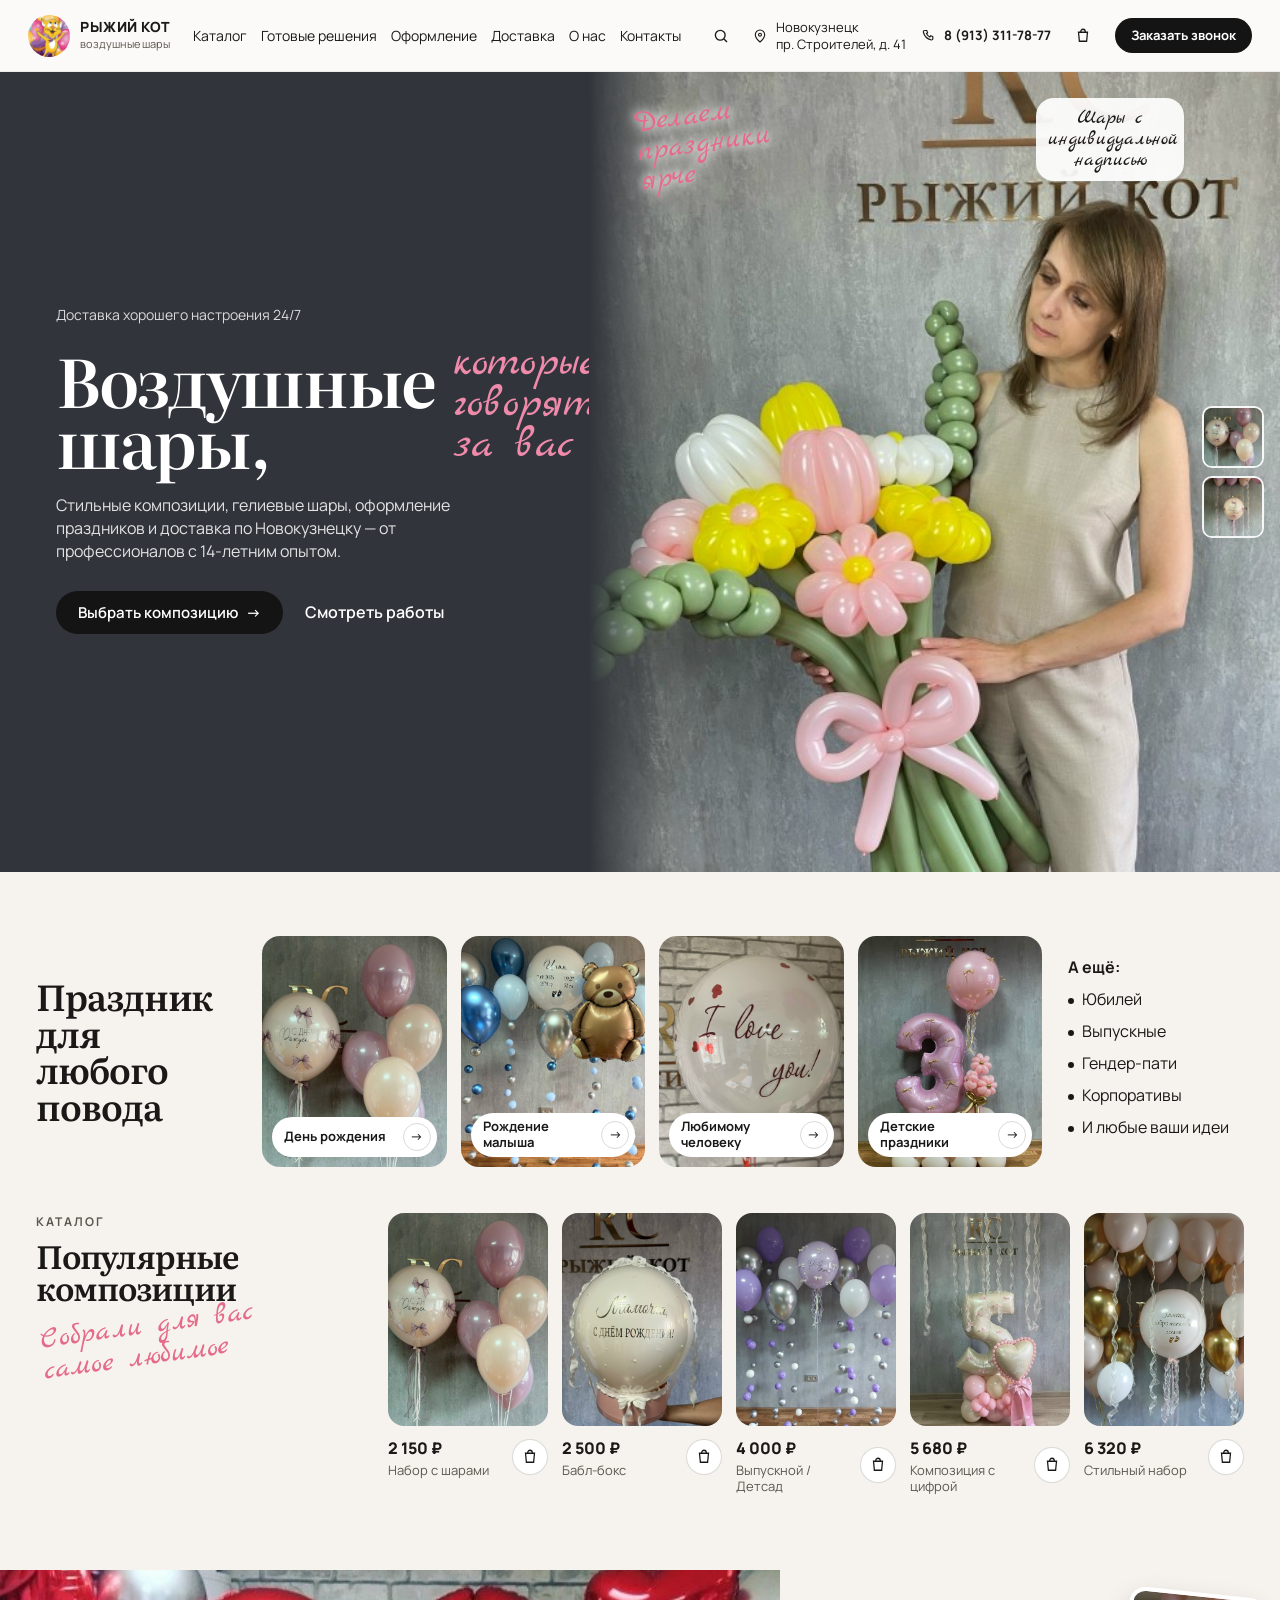
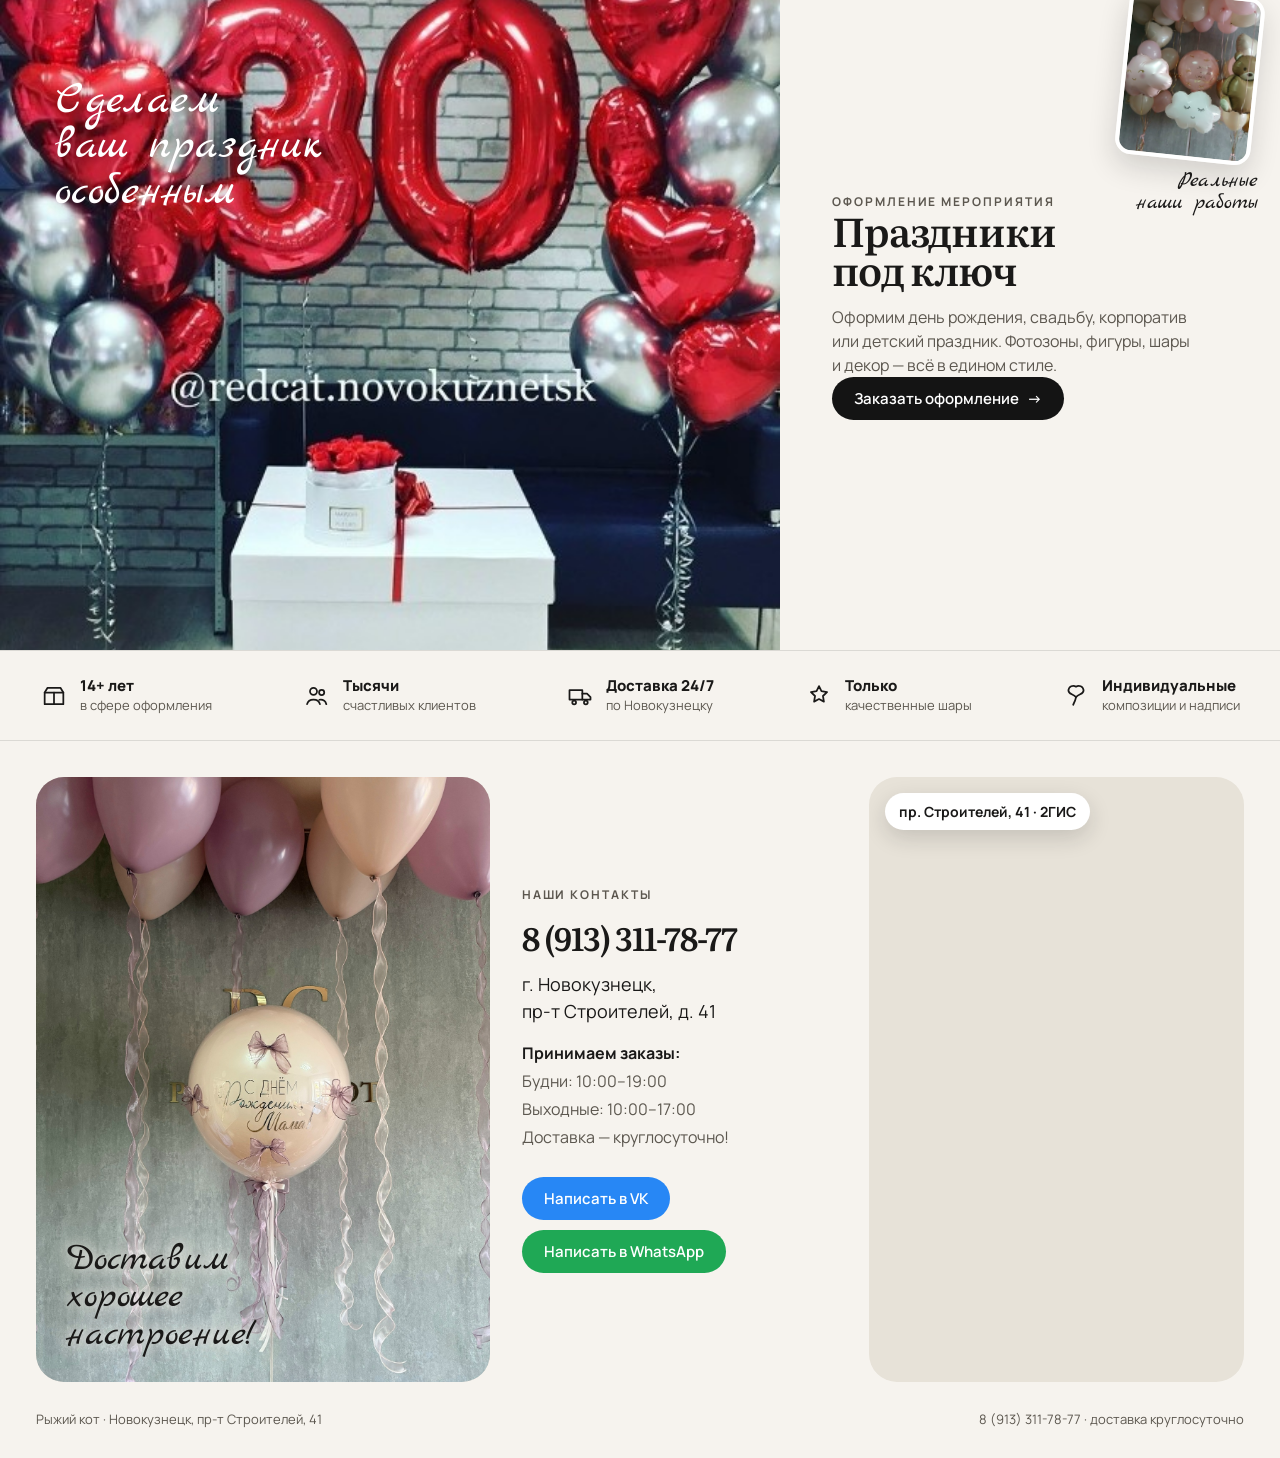
==== commit 4f088ef2: "Match the approved visual reference for the balloon shop. Co-authored-by: Cursor <cursoragent@cursor" ====
--- a/index.html
+++ b/index.html
@@ -8,7 +8,7 @@
   <link rel="icon" href="img/logo.jpg">
   <link rel="preconnect" href="https://fonts.googleapis.com">
   <link rel="preconnect" href="https://fonts.gstatic.com" crossorigin>
-  <link href="https://fonts.googleapis.com/css2?family=Manrope:wght@400;500;600;700&family=Marck+Script&family=Unbounded:wght@500;700&display=swap" rel="stylesheet">
+  <link href="https://fonts.googleapis.com/css2?family=Literata:opsz,wght@7..72,500;7..72,600;7..72,700&family=Manrope:wght@400;500;600;700&family=Marck+Script&display=swap" rel="stylesheet">
   <link rel="stylesheet" href="css/site.css">
 </head>
 <body>
@@ -17,173 +17,137 @@
   <main id="content">
     <section class="hero">
       <div class="hero-copy">
-        <p class="kicker">Доставка 24/7</p>
+        <p class="hero-kicker">Доставка хорошего настроения 24/7</p>
         <h1>
-          <span>Воздушные шары,</span>
-          <span>которые <em>говорят</em></span>
-          <span>за вас</span>
+          <span class="line-serif">Воздушные<br>шары,</span>
+          <span class="line-script">которые<br>говорят<br>за вас</span>
         </h1>
-        <p class="hero-lead">Стильные композиции, гелиевые шары, оформление праздников и доставка по Новокузнецку.</p>
+        <p class="hero-lead">Стильные композиции, гелиевые шары, оформление праздников и доставка по Новокузнецку — от профессионалов с 14-летним опытом.</p>
         <div class="hero-actions">
-          <a class="btn" href="catalog.html">Выбрать композицию</a>
+          <a class="btn" href="catalog.html">Выбрать композицию <span aria-hidden="true">→</span></a>
           <a class="btn-line" href="solutions.html">Смотреть работы</a>
         </div>
       </div>
       <div class="hero-photo">
-        <img src="img/hero.jpg" alt="Композиция со стеклянным шаром: с днём рождения, мама">
+        <img src="img/products/p15997481.jpg" alt="Букет из шаров в руках">
+        <p class="note-script">Делаем<br>праздники<br>ярче</p>
+        <p class="note-chip">Шары с индивидуальной надписью</p>
+        <div class="hero-thumbs" aria-hidden="true">
+          <img src="img/products/p16217645.jpg" alt="">
+          <img src="img/hero.jpg" alt="">
+        </div>
       </div>
     </section>
 
-    <section class="occasions">
-      <div class="occasions-copy">
-        <p class="eyebrow">Повод</p>
-        <h2 class="stack-title">
-          <span>Праздник</span>
-          <span>для любого</span>
-          <span>повода</span>
-        </h2>
-        <ul class="occasion-index">
-          <li><a href="catalog.html?tag=birthday">День рождения <em>от 2 150 ₽</em></a></li>
-          <li><a href="catalog.html?tag=love">Любимому человеку <em>от 1 530 ₽</em></a></li>
-          <li><a href="catalog.html?tag=baby">Рождение малыша <em>от 2 500 ₽</em></a></li>
-          <li><a href="catalog.html?tag=kids">Детский праздник <em>от 3 500 ₽</em></a></li>
-          <li><a href="solutions.html#jubilee">Юбилей <em>цифра и облако</em></a></li>
-          <li><a href="solutions.html#grad">Выпускной <em>школа и сад</em></a></li>
-          <li><a href="solutions.html#gender">Гендер-пати <em>соберём сюрприз</em></a></li>
-          <li><a href="decor.html">Корпоратив <em>оформление зала</em></a></li>
-        </ul>
+    <section class="occasions" aria-labelledby="occasions-title">
+      <div class="occasions-title">
+        <h2 id="occasions-title">Праздник<br>для любого<br>повода</h2>
       </div>
-      <div class="occasion-stage">
-        <a class="occasion-hero" href="catalog.html?tag=love">
-          <img src="img/products/p15997481.jpg" alt="Букет из шаров в руках">
-          <span>Любимому человеку <small>от 1 530 ₽</small></span>
+      <div class="occasion-row">
+        <a class="occasion" href="catalog.html?tag=birthday">
+          <img src="img/products/p16217645.jpg" alt="Нежный набор на день рождения">
+          <span>День рождения <i aria-hidden="true">→</i></span>
         </a>
-        <a class="occasion-small occasion-small-a" href="catalog.html?tag=birthday">
-          <img src="img/products/p16217645.jpg" alt="Нежный набор на день рождения">
-          <span>День рождения <small>от 2 150 ₽</small></span>
+        <a class="occasion" href="catalog.html?tag=baby">
+          <img src="img/products/p16134935.jpg" alt="Голубая композиция с метрикой и мишкой">
+          <span>Рождение малыша <i aria-hidden="true">→</i></span>
         </a>
-        <a class="occasion-small occasion-small-b" href="catalog.html?tag=kids">
+        <a class="occasion" href="catalog.html?tag=love">
+          <img src="img/products/p15039060.jpg" alt="Стеклянный шар с надписью I love you">
+          <span>Любимому человеку <i aria-hidden="true">→</i></span>
+        </a>
+        <a class="occasion" href="catalog.html?tag=kids">
           <img src="img/products/p16042050.jpg" alt="Розовая цифра 3 для детского праздника">
-          <span>Детский праздник <small>от 3 500 ₽</small></span>
+          <span>Детские праздники <i aria-hidden="true">→</i></span>
         </a>
       </div>
+      <aside class="more">
+        <p>А ещё:</p>
+        <ul>
+          <li><a href="solutions.html#jubilee">Юбилей</a></li>
+          <li><a href="solutions.html#grad">Выпускные</a></li>
+          <li><a href="solutions.html#gender">Гендер-пати</a></li>
+          <li><a href="decor.html">Корпоративы</a></li>
+          <li><a href="decor.html">И любые ваши идеи</a></li>
+        </ul>
+      </aside>
     </section>
 
-    <section class="popular">
-      <div class="popular-head">
-        <div>
-          <p class="eyebrow">Каталог</p>
-          <h2 class="stack-title">Популярные<br>композиции</h2>
-        </div>
-        <a class="btn-line" href="catalog.html">Весь каталог</a>
+    <section class="popular" aria-labelledby="popular-title">
+      <div class="popular-title">
+        <p class="eyebrow">Каталог</p>
+        <h2 id="popular-title">Популярные<br>композиции</h2>
+        <p class="popular-script">Собрали для вас<br>самое любимое</p>
       </div>
       <div class="shelf" data-shelf></div>
     </section>
 
-    <section class="finder" id="pick">
-      <div class="finder-copy">
-        <p class="eyebrow">Подбор</p>
-        <h2>Не знаете,<br>что выбрать?</h2>
-        <p>Расскажите, для кого подарок, какой повод и примерный бюджет. Мы покажем подходящие композиции из каталога — или соберём свою.</p>
-      </div>
-      <form class="finder-form" action="catalog.html">
-        <label>
-          <span>Для кого</span>
-          <select name="who">
-            <option value="">не важно</option>
-            <option value="mom">маме</option>
-            <option value="love">любимому</option>
-            <option value="baby">малышу</option>
-            <option value="kid">ребёнку</option>
-            <option value="team">коллегам</option>
-          </select>
-        </label>
-        <label>
-          <span>Повод</span>
-          <select name="tag">
-            <option value="">любой</option>
-            <option value="birthday">день рождения</option>
-            <option value="baby">рождение малыша</option>
-            <option value="kids">детский праздник</option>
-            <option value="love">для любимого</option>
-            <option value="grad">выпускной</option>
-          </select>
-        </label>
-        <label>
-          <span>Бюджет</span>
-          <select name="max">
-            <option value="">примерно</option>
-            <option value="2000">до 2 000 ₽</option>
-            <option value="5000">до 5 000 ₽</option>
-            <option value="8000">до 8 000 ₽</option>
-            <option value="8000plus">от 8 000 ₽</option>
-          </select>
-        </label>
-        <button class="btn" type="submit">Подобрать подарок</button>
-      </form>
-    </section>
-
     <section class="events" id="works">
       <div class="events-photo">
-        <img src="img/products/p16172452.jpg" alt="Сиреневая композиция с надписью на стеклянном шаре">
+        <img src="img/products/p15039085.jpg" alt="Большая композиция с цифрой 30 и сердцами в интерьере">
+        <p class="events-script">Сделаем<br>ваш праздник<br>особенным</p>
       </div>
       <div class="events-copy">
+        <div class="events-float">
+          <a class="events-side" href="catalog.html">
+            <img src="img/products/p14874336.jpg" alt="Композиция с облаками и мишкой">
+          </a>
+          <p class="events-note">Реальные<br>наши работы</p>
+        </div>
         <p class="eyebrow">Оформление мероприятия</p>
         <h2>Праздники<br>под ключ</h2>
-        <p>День рождения, свадьба, корпоратив, детский праздник, фотозона или необычная идея. Мы создадим оформление под ваш праздник.</p>
-        <p><a class="btn" href="decor.html">Заказать оформление</a></p>
-        <a class="events-detail" href="catalog.html?tag=baby">
-          <img src="img/products/p16134935.jpg" alt="Голубая композиция с метрикой и мишкой">
-          <span>Выписка и встреча у двери <small>от 2 500 ₽</small></span>
-        </a>
+        <p>Оформим день рождения, свадьбу, корпоратив или детский праздник. Фотозоны, фигуры, шары и декор — всё в едином стиле.</p>
+        <p class="events-action"><a class="btn" href="decor.html">Заказать оформление <span aria-hidden="true">→</span></a></p>
       </div>
     </section>
 
     <section class="why" aria-label="Почему мы">
-      <article>
-        <strong>14+</strong>
-        <span>лет в сфере оформления</span>
+      <article class="fact">
+        <svg viewBox="0 0 24 24" aria-hidden="true"><path d="M4 9h16v10H4z"/><path d="M4 9l2.5-4h11L20 9"/><path d="M12 9v10"/></svg>
+        <p><strong>14+ лет</strong><span>в сфере оформления</span></p>
       </article>
-      <article>
-        <strong>24/7</strong>
-        <span>доставка по городу</span>
+      <article class="fact">
+        <svg viewBox="0 0 24 24" aria-hidden="true"><circle cx="9" cy="8" r="3"/><circle cx="16" cy="9" r="2.2"/><path d="M3.5 19c.6-2.6 2.8-4 5.5-4s4.9 1.4 5.5 4"/><path d="M14 15.2c1.4-.4 2.8-.2 4.2.8.8.6 1.4 1.6 1.8 3"/></svg>
+        <p><strong>Тысячи</strong><span>счастливых клиентов</span></p>
       </article>
-      <article>
-        <strong>Тысячи</strong>
-        <span>счастливых клиентов</span>
+      <article class="fact">
+        <svg viewBox="0 0 24 24" aria-hidden="true"><path d="M3 7h11v8H3z"/><path d="M14 10h4l3 3v2h-7"/><circle cx="7" cy="17.5" r="1.6"/><circle cx="17" cy="17.5" r="1.6"/></svg>
+        <p><strong>Доставка 24/7</strong><span>по Новокузнецку</span></p>
       </article>
-      <article>
-        <strong>Новокузнецк</strong>
-        <span>пр-т Строителей, 41</span>
+      <article class="fact">
+        <svg viewBox="0 0 24 24" aria-hidden="true"><path d="M12 3.5l2.1 4.4 4.8.7-3.5 3.4.8 4.8L12 14.6 7.8 16.8l.8-4.8L5.1 8.6l4.8-.7z"/></svg>
+        <p><strong>Только</strong><span>качественные шары</span></p>
+      </article>
+      <article class="fact">
+        <svg viewBox="0 0 24 24" aria-hidden="true"><path d="M12 13c2.8-3.2 6.5-2.2 6.5-6A4.2 4.2 0 0 0 12 4a4.2 4.2 0 0 0-6.5 3c0 3.8 3.7 2.8 6.5 6z"/><path d="M12 13.2c-.4 2.2-1.2 4-2.4 6.3"/></svg>
+        <p><strong>Индивидуальные</strong><span>композиции и надписи</span></p>
       </article>
     </section>
 
     <section class="finale">
+      <figure class="finale-photo">
+        <img src="img/hero.jpg" alt="Композиция со стеклянным шаром: с днём рождения, мама">
+        <figcaption class="finale-script">Доставим<br>хорошее<br>настроение!</figcaption>
+      </figure>
       <div class="finale-copy">
-        <div>
-          <h2>Доставим<br>хорошее<br>настроение</h2>
-          <p class="door">прямо к вашей двери.</p>
-        </div>
-        <div class="contact-lines">
-          <div>
-            <dt>Телефон</dt>
-            <dd><a class="phone-big" href="tel:+79133117877">8 (913) 311-78-77</a></dd>
-          </div>
-          <div>
-            <dt>Адрес</dt>
-            <dd>г. Новокузнецк,<br>пр-т Строителей, д. 41</dd>
-          </div>
-          <div>
-            <dt>Заказы</dt>
-            <dd>будни 10:00–19:00<br>выходные 10:00–17:00<br>Доставка круглосуточно.</dd>
-          </div>
+        <p class="eyebrow">Наши контакты</p>
+        <a class="phone-big" href="tel:+79133117877">8 (913) 311-78-77</a>
+        <p class="finale-address">г. Новокузнецк,<br>пр-т Строителей, д. 41</p>
+        <div class="finale-hours">
+          <p>Принимаем заказы:</p>
+          <p>Будни: 10:00–19:00</p>
+          <p>Выходные: 10:00–17:00</p>
+          <p>Доставка — круглосуточно!</p>
         </div>
         <div class="finale-actions">
           <a class="btn btn-vk" href="https://vk.me/redcat42" target="_blank" rel="noopener">Написать в VK</a>
           <a class="btn btn-wa" href="https://wa.me/79133117877" target="_blank" rel="noopener">Написать в WhatsApp</a>
         </div>
       </div>
-      <img src="img/products/p16134970.jpg" alt="Большая композиция: Эммочка, добро пожаловать домой">
+      <div class="finale-map">
+        <iframe title="Карта: проспект Строителей, 41, Новокузнецк" src="https://www.openstreetmap.org/export/embed.html?bbox=87.104%2C53.760%2C87.129%2C53.778&amp;layer=mapnik&amp;marker=53.7689266%2C87.1163590"></iframe>
+        <a href="https://2gis.ru/novokuznetsk/search/%D0%BF%D1%80%D0%BE%D1%81%D0%BF%D0%B5%D0%BA%D1%82%20%D0%A1%D1%82%D1%80%D0%BE%D0%B8%D1%82%D0%B5%D0%BB%D0%B5%D0%B9%2041" target="_blank" rel="noopener">пр. Строителей, 41 · 2ГИС</a>
+      </div>
     </section>
   </main>
   <footer data-footer></footer>
--- a/css/site.css
+++ b/css/site.css
@@ -1,17 +1,15 @@
 :root {
-  --ink: #1c1b19;
-  --ink-soft: #4a463f;
-  --paper: #f4f1eb;
-  --paper-2: #e7e1d6;
-  --plaster: #8e918b;
-  --white: #fbfaf7;
-  --line: rgba(28, 27, 25, 0.16);
-  --gold: #9a7436;
-  --header: 64px;
-  --serif: "Manrope", sans-serif;
+  --ink: #1a1918;
+  --ink-soft: #5c574f;
+  --paper: #f6f3ee;
+  --white: #fffcf8;
+  --line: rgba(26, 25, 24, 0.12);
+  --pink: #e56b8a;
+  --hero: #31353b;
+  --header: 72px;
+  --serif: "Literata", "Iowan Old Style", "Palatino Linotype", Palatino, serif;
   --sans: "Manrope", sans-serif;
   --script: "Marck Script", cursive;
-  --max: 1180px;
 }
 
 * { box-sizing: border-box; }
@@ -29,103 +27,160 @@
 button, input, select, textarea { font: inherit; color: inherit; }
 button { cursor: pointer; }
 :focus-visible { outline: 2px solid var(--ink); outline-offset: 3px; }
+.hero :focus-visible { outline-color: #fff; }
 
 .skip {
   position: absolute;
   left: 12px;
-  top: -40px;
+  top: -48px;
   background: var(--ink);
-  color: var(--paper);
+  color: #fff;
   padding: 8px 12px;
-  z-index: 20;
+  z-index: 40;
+  border-radius: 8px;
 }
 .skip:focus { top: 8px; }
 
 .site-header {
   position: sticky;
   top: 0;
-  z-index: 10;
-  height: var(--header);
-  display: flex;
-  align-items: center;
-  gap: 28px;
-  padding: 0 28px;
-  background: rgba(244, 241, 235, 0.94);
-  border-bottom: 1px solid var(--line);
-  backdrop-filter: none;
+  z-index: 30;
+  min-height: var(--header);
+  display: flex;
+  align-items: center;
+  gap: 22px;
+  padding: 8px 28px;
+  background: #fbfaf8;
+  border-bottom: 1px solid rgba(26, 25, 24, 0.06);
 }
 .brand {
   display: flex;
   align-items: center;
   gap: 10px;
-  min-width: max-content;
+  flex: none;
 }
 .brand img {
-  width: 38px;
-  height: 38px;
+  width: 42px;
+  height: 42px;
   border-radius: 50%;
   object-fit: cover;
 }
 .brand strong {
   display: block;
-  font-family: var(--serif);
-  font-size: 13px;
-  letter-spacing: 0.08em;
-  font-weight: 700;
+  font-size: 14px;
+  letter-spacing: 0.04em;
+  font-weight: 800;
+  line-height: 1.1;
 }
 .brand small {
   display: block;
-  margin-top: 1px;
+  margin-top: 2px;
   font-size: 11px;
-  letter-spacing: 0.14em;
-  text-transform: uppercase;
   color: var(--ink-soft);
-}
-.nav {
-  display: flex;
-  gap: 16px;
-  align-items: center;
-  font-size: 14px;
-}
-.nav a[aria-current="page"] { box-shadow: inset 0 -1px 0 var(--ink); }
+  letter-spacing: 0;
+  text-transform: none;
+}
 .menu-panel {
   display: flex;
   align-items: center;
-  gap: 16px;
   flex: 1;
   min-width: 0;
-}
-.nav { margin-right: auto; }
-.cart-link { margin-left: 12px; }
+  gap: 18px;
+}
+.nav {
+  display: flex;
+  align-items: center;
+  gap: 14px;
+  margin-right: auto;
+  font-size: 14px;
+  min-width: 0;
+}
+.nav a { white-space: nowrap; padding: 4px 0; }
+.nav a:hover { box-shadow: inset 0 -1px 0 currentColor; }
+.nav a[aria-current="page"] { font-weight: 700; }
+.head-tools {
+  display: flex;
+  align-items: center;
+  gap: 14px;
+  flex: none;
+}
 .search {
   display: flex;
   align-items: center;
+}
+.search input {
+  width: 0;
+  border: 0;
+  padding: 0;
+  background: transparent;
+  opacity: 0;
+}
+.search:focus-within input,
+.search input:focus {
+  width: 128px;
+  opacity: 1;
+  margin-right: 6px;
+  padding: 4px 0;
   border-bottom: 1px solid var(--line);
 }
-.search input {
-  width: 132px;
+.search button {
+  display: grid;
+  place-items: center;
+  width: 34px;
+  height: 34px;
   border: 0;
+  border-radius: 50%;
   background: transparent;
-  padding: 6px 0;
-}
-.search input::placeholder { color: #8a847a; }
-.search button {
-  border: 0;
-  background: transparent;
-  padding: 6px 0 6px 6px;
-  color: var(--ink-soft);
-}
-.phone {
-  font-weight: 600;
-  font-size: 14px;
-  letter-spacing: 0.01em;
+  color: var(--ink);
+}
+.loc, .phone {
+  display: inline-flex;
+  align-items: center;
+  gap: 8px;
+  font-size: 13px;
+  line-height: 1.25;
   white-space: nowrap;
 }
+.phone { font-weight: 700; }
+.loc svg, .phone svg { flex: none; }
+.cart-link {
+  position: relative;
+  display: inline-flex;
+  align-items: center;
+  justify-content: center;
+  gap: 8px;
+  width: 36px;
+  height: 36px;
+}
+.cart-word {
+  position: absolute;
+  width: 1px;
+  height: 1px;
+  overflow: hidden;
+  clip: rect(0 0 0 0);
+}
+.cart-link [data-cart-count] {
+  position: absolute;
+  top: -2px;
+  right: -6px;
+  min-width: 16px;
+  height: 16px;
+  padding: 0 4px;
+  border-radius: 99px;
+  background: var(--pink);
+  color: #fff;
+  font-size: 10px;
+  font-weight: 700;
+  display: grid;
+  place-items: center;
+}
+.cart-link [data-cart-count][hidden] { display: none; }
 .nav-toggle {
   display: none;
   margin-left: auto;
   border: 0;
   background: transparent;
+  font-weight: 700;
   padding: 8px 0;
 }
 
@@ -134,880 +189,866 @@
   align-items: center;
   justify-content: center;
   gap: 8px;
-  background: var(--ink);
-  color: var(--paper);
-  border: 1px solid var(--ink);
-  border-radius: 2px;
-  padding: 12px 18px;
-  font-size: 14px;
+  background: #141414;
+  color: #fff;
+  border: 0;
+  border-radius: 999px;
+  padding: 14px 22px;
+  font-size: 15px;
   font-weight: 600;
-  letter-spacing: 0.01em;
-}
-.btn:hover { background: #2d2a26; }
+  line-height: 1;
+}
+.btn:hover { background: #2a2a2a; }
+.btn-call { padding: 11px 16px; font-size: 13px; font-weight: 700; }
 .btn-line {
+  display: inline-flex;
+  align-items: center;
   background: transparent;
   color: inherit;
-  border-color: transparent;
-  border-bottom: 1px solid currentColor;
+  border: 0;
+  border-bottom: 1px solid transparent;
   border-radius: 0;
-  padding: 8px 0;
-}
-.btn-line:hover { background: transparent; }
-.btn-light {
-  background: var(--paper);
-  color: var(--ink);
-  border-color: var(--paper);
-}
-.btn-wa { background: #1f6b45; border-color: #1f6b45; color: #f4f1eb; }
-.btn-vk { background: #2a4b7c; border-color: #2a4b7c; color: #f4f1eb; }
+  padding: 4px 0;
+  font-weight: 600;
+}
+.btn-line:hover { border-bottom-color: currentColor; }
+.btn-wa { background: #1fa855; color: #fff; }
+.btn-vk { background: #2787f5; color: #fff; }
+.btn-wa:hover { background: #188a46; }
+.btn-vk:hover { background: #1a6fd0; }
 
 .hero {
   display: grid;
-  grid-template-columns: minmax(300px, 440px) minmax(0, 1fr);
-  height: min(720px, calc(100svh - var(--header)));
-  min-height: 560px;
-  background: var(--paper);
+  grid-template-columns: minmax(420px, 0.92fr) minmax(0, 1.08fr);
+  min-height: 640px;
+  height: calc(100svh - var(--header) - 28px);
+  max-height: 820px;
+  background: var(--hero);
+  color: #fff;
   overflow: hidden;
 }
 .hero-copy {
-  position: relative;
-  z-index: 1;
   display: flex;
   flex-direction: column;
   justify-content: center;
-  padding: 40px 36px 40px 48px;
+  padding: 42px 28px 48px 56px;
+  min-width: 0;
+}
+.hero-kicker {
+  margin: 0 0 18px;
+  font-size: 14px;
+  color: rgba(255, 255, 255, 0.82);
+}
+.hero h1 {
+  display: flex;
+  align-items: flex-end;
+  gap: 8px 18px;
+  margin: 0;
+}
+.line-serif {
+  font-family: var(--serif);
+  font-weight: 600;
+  font-size: clamp(54px, 5.2vw, 82px);
+  line-height: 0.92;
+  letter-spacing: -0.035em;
+  color: #fff;
+}
+.line-script {
+  padding-bottom: 0.12em;
+  font-family: var(--script);
+  font-weight: 400;
+  font-size: clamp(40px, 3.5vw, 58px);
+  line-height: 0.92;
+  color: #f08aaa;
+}
+.hero-lead {
+  max-width: 42ch;
+  margin: 22px 0 0;
+  font-size: 16px;
+  line-height: 1.45;
+  color: rgba(255, 255, 255, 0.86);
+}
+.hero-actions {
+  display: flex;
+  align-items: center;
+  gap: 22px;
+  margin-top: 28px;
+}
+.hero .btn-line { color: #fff; }
+.hero-photo {
+  position: relative;
   min-height: 0;
-}
-.kicker {
-  margin: 0 0 18px;
+  background: #2a2d32;
+}
+.hero-photo > img {
+  width: 100%;
+  height: 100%;
+  object-fit: cover;
+  object-position: 58% 18%;
+}
+.hero-photo::after {
+  content: "";
+  position: absolute;
+  inset: 0 auto 0 0;
+  width: 72px;
+  background: linear-gradient(90deg, var(--hero), transparent);
+  pointer-events: none;
+}
+.note-script {
+  position: absolute;
+  z-index: 2;
+  top: 28px;
+  left: 7%;
+  margin: 0;
+  color: var(--pink);
+  font-family: var(--script);
+  font-size: clamp(26px, 2.4vw, 36px);
+  line-height: 0.95;
+  transform: rotate(-8deg);
+  text-shadow: 0 0 10px #fff, 0 0 18px #fff;
+}
+.note-chip {
+  position: absolute;
+  z-index: 2;
+  top: 26px;
+  right: 96px;
+  max-width: 148px;
+  margin: 0;
+  padding: 10px 12px;
+  border-radius: 18px;
+  background: rgba(255, 255, 255, 0.92);
+  color: var(--ink);
+  font-family: var(--script);
+  font-size: 20px;
+  line-height: 1.05;
+  text-align: center;
+}
+.hero-thumbs {
+  position: absolute;
+  z-index: 2;
+  right: 16px;
+  top: 50%;
+  transform: translateY(-50%);
+  display: flex;
+  flex-direction: column;
+  gap: 8px;
+}
+.hero-thumbs img {
+  width: 62px;
+  height: 62px;
+  object-fit: cover;
+  border-radius: 10px;
+  border: 2px solid rgba(255, 255, 255, 0.9);
+}
+
+.occasions {
+  display: grid;
+  grid-template-columns: 200px minmax(0, 1fr) 176px;
+  gap: 18px 26px;
+  align-items: center;
+  padding: 64px 36px 18px;
+}
+.occasions h2,
+.popular h2,
+.events h2,
+.page-intro h1,
+.desk-form h1,
+.product-copy h1,
+.split-text h2,
+.band h2 {
+  font-family: var(--serif);
+  font-weight: 600;
+  letter-spacing: -0.03em;
+}
+.occasions h2 {
+  margin: 0;
+  font-size: clamp(34px, 2.8vw, 46px);
+  line-height: 1.02;
+}
+.occasion-row {
+  display: grid;
+  grid-template-columns: repeat(4, minmax(0, 1fr));
+  gap: 14px;
+  min-width: 0;
+}
+.occasion {
+  position: relative;
+  display: block;
+  color: inherit;
+  min-width: 0;
+}
+.occasion img {
+  width: 100%;
+  aspect-ratio: 4 / 5;
+  object-fit: cover;
+  border-radius: 18px;
+  background: #e7e1d8;
+}
+.occasion span {
+  position: absolute;
+  left: 10px;
+  right: 10px;
+  bottom: 10px;
+  display: flex;
+  align-items: center;
+  justify-content: space-between;
+  gap: 8px;
+  min-height: 40px;
+  padding: 6px 6px 6px 12px;
+  border-radius: 999px;
+  background: #fff;
+  font-size: 13px;
+  font-weight: 700;
+  line-height: 1.2;
+}
+.occasion i {
+  flex: none;
+  width: 28px;
+  height: 28px;
+  display: grid;
+  place-items: center;
+  border-radius: 50%;
+  border: 1px solid rgba(26, 25, 24, 0.16);
+  font-style: normal;
+  font-weight: 500;
+}
+.more p {
+  margin: 0 0 8px;
+  font-weight: 700;
+}
+.more ul {
+  list-style: none;
+  margin: 0;
+  padding: 0;
+}
+.more li { margin: 8px 0; }
+.more a::before {
+  content: "";
+  display: inline-block;
+  width: 6px;
+  height: 6px;
+  margin-right: 8px;
+  border-radius: 50%;
+  background: var(--ink);
+  vertical-align: 1px;
+}
+.more a:hover { color: var(--pink); }
+
+.popular {
+  display: grid;
+  grid-template-columns: minmax(270px, 320px) minmax(0, 1fr);
+  gap: 12px 32px;
+  align-items: start;
+  padding: 28px 36px 76px;
+}
+.eyebrow {
+  margin: 0 0 8px;
   font-size: 12px;
+  font-weight: 700;
   letter-spacing: 0.16em;
   text-transform: uppercase;
-  color: var(--gold);
-}
-.hero h1 {
-  margin: 0;
-  font-family: var(--serif);
-  font-weight: 700;
-  font-size: clamp(36px, 3.6vw, 52px);
-  line-height: 1.05;
-  letter-spacing: -0.03em;
-}
-.hero h1 span { display: block; }
-.hero h1 em {
+  color: var(--ink-soft);
+}
+.popular h2 {
+  margin: 0;
+  max-width: 8em;
+  font-size: clamp(32px, 2.4vw, 42px);
+  line-height: 1.02;
+}
+.popular-script {
+  margin: 22px 0 0 6px;
+  max-width: 11em;
+  color: var(--pink);
   font-family: var(--script);
-  font-style: normal;
-  font-weight: 400;
-  font-size: 1.2em;
-  line-height: 1;
-  color: #8d3d4e;
-}
-.hero-lead {
-  max-width: 36ch;
-  margin: 18px 0 0;
-  color: var(--ink-soft);
+  font-size: 30px;
+  line-height: 1.02;
+  transform: rotate(-8deg);
+  transform-origin: left center;
+}
+.shelf {
+  display: grid;
+  grid-template-columns: repeat(5, minmax(0, 1fr));
+  gap: 14px;
+  min-width: 0;
+}
+.pop-photo img {
+  width: 100%;
+  aspect-ratio: 3 / 4;
+  object-fit: cover;
+  border-radius: 16px;
+  background: #e7e1d8;
+}
+.pop-meta {
+  display: flex;
+  align-items: center;
+  justify-content: space-between;
+  gap: 8px;
+  margin-top: 10px;
+}
+.pop-meta strong {
+  display: block;
   font-size: 16px;
-}
-.hero-actions {
-  display: flex;
-  align-items: center;
-  gap: 22px;
-  margin-top: 28px;
-}
-.hero-photo {
-  min-height: 0;
-  height: 100%;
-  background: #8d908a;
-  overflow: hidden;
-}
-.hero-photo img {
-  width: 100%;
-  height: 100%;
-  object-fit: cover;
-  object-position: center 42%;
-}
-
-.section {
-  padding: 72px 48px;
-}
-.cart-link { font-size: 14px; font-weight: 600; white-space: nowrap; }
-.stack-title {
-  margin: 0;
-  font-family: var(--serif);
-  font-weight: 700;
-  font-size: clamp(28px, 2.6vw, 36px);
-  line-height: 1.08;
-  letter-spacing: -0.03em;
-}
-.stack-title span { display: block; }
-
-.occasions {
-  display: grid;
-  grid-template-columns: minmax(280px, 400px) minmax(0, 1fr);
-  gap: 36px 28px;
-  align-items: start;
-  padding: 92px 0 80px 56px;
-}
-.occasions .stack-title {
-  font-size: clamp(46px, 4.8vw, 72px);
-  line-height: 0.9;
-  letter-spacing: -0.045em;
-  max-width: 8ch;
-}
-.occasion-index {
-  list-style: none;
-  margin: 40px 0 0;
-  padding: 0;
-  max-width: 360px;
-}
-.occasion-index a {
-  display: flex;
-  justify-content: space-between;
-  align-items: baseline;
-  gap: 16px;
-  padding: 11px 0;
-  border-top: 1px solid var(--line);
-  font-size: 16px;
-}
-.occasion-index li:last-child a { border-bottom: 1px solid var(--line); }
-.occasion-index em {
-  font-style: normal;
-  color: var(--ink-soft);
-  font-size: 13px;
-  text-align: right;
-}
-.occasion-stage {
-  position: relative;
-  min-height: 760px;
-  padding: 0 40px 8px 0;
-}
-.occasion-hero {
-  display: block;
-  width: min(78%, 860px);
-  margin-left: auto;
-  color: inherit;
-}
-.occasion-hero img {
-  width: 100%;
-  height: min(74vh, 820px);
-  min-height: 560px;
-  object-fit: cover;
-  object-position: 62% 18%;
-  background: #d9d4cb;
-}
-.occasion-hero span,
-.occasion-small span {
-  display: block;
-  margin-top: 8px;
-  font-size: 15px;
-  line-height: 1.3;
-}
-.occasion-hero span {
-  text-align: right;
-}
-.occasion-hero small,
-.occasion-small small {
+  font-weight: 800;
+  white-space: nowrap;
+}
+.pop-meta span {
   display: block;
   margin-top: 2px;
   color: var(--ink-soft);
   font-size: 13px;
-}
-.occasion-small {
-  position: absolute;
+  line-height: 1.25;
+}
+.cart-dot {
+  flex: none;
+  width: 36px;
+  height: 36px;
+  display: grid;
+  place-items: center;
+  border: 1px solid rgba(26, 25, 24, 0.16);
+  border-radius: 50%;
+  background: #fff;
+  color: var(--ink);
+}
+.cart-dot:hover { background: var(--ink); color: #fff; }
+
+.events {
+  display: grid;
+  grid-template-columns: 1.28fr 0.82fr;
+  min-height: 680px;
+  background: var(--paper);
+}
+.events-photo {
+  position: relative;
+  min-height: 680px;
+  background: #d9d3c8;
+}
+.events-photo img {
+  position: absolute;
+  inset: 0;
+  width: 100%;
+  height: 100%;
+  object-fit: cover;
+  object-position: center 40%;
+}
+.events-script {
+  position: absolute;
+  z-index: 1;
+  left: 7%;
+  top: 16%;
+  margin: 0;
+  max-width: 8em;
+  color: #fff;
+  font-family: var(--script);
+  font-size: clamp(40px, 3.6vw, 58px);
+  line-height: 0.98;
+  text-shadow: 0 2px 16px rgba(0, 0, 0, 0.45);
+}
+.events-copy {
+  position: relative;
+  display: flex;
+  flex-direction: column;
+  justify-content: center;
+  padding: 48px 36px 56px 52px;
+  min-width: 0;
+}
+.events h2 {
+  margin: 0 168px 16px 0;
+  max-width: 8em;
+  font-size: clamp(38px, 3.1vw, 52px);
+  line-height: 0.98;
+}
+.events-copy > p {
+  max-width: 36ch;
+  margin: 0;
+  color: var(--ink-soft);
+}
+.events-action { margin-top: 26px; }
+.events-float {
+  position: absolute;
+  top: 22px;
+  right: 22px;
+  width: 148px;
+}
+.events-side {
   display: block;
+  width: 136px;
+  margin-left: auto;
   color: inherit;
-  z-index: 2;
-}
-.occasion-small img {
+  transform: rotate(6deg);
+}
+.events-side img {
+  width: 136px;
+  height: 168px;
+  object-fit: cover;
+  border: 4px solid #fff;
+  border-radius: 16px;
+  box-shadow: 0 12px 28px rgba(26, 25, 24, 0.16);
+}
+.events-note {
+  margin: 10px 0 0;
+  color: var(--ink);
+  font-family: var(--script);
+  font-size: 22px;
+  line-height: 1;
+  text-align: right;
+}
+
+.why {
+  display: flex;
+  justify-content: space-between;
+  gap: 18px 28px;
+  padding: 26px 40px;
+  border-top: 1px solid var(--line);
+  border-bottom: 1px solid var(--line);
+  background: var(--paper);
+}
+.why article {
+  display: flex;
+  align-items: center;
+  gap: 12px;
+  min-width: 0;
+  padding: 0;
+  border: 0;
+}
+.why svg {
+  width: 28px;
+  height: 28px;
+  flex: none;
+  fill: none;
+  stroke: var(--ink);
+  stroke-width: 1.5;
+  stroke-linejoin: round;
+  stroke-linecap: round;
+}
+.why p { margin: 0; }
+.why strong {
+  display: block;
+  font-family: var(--sans);
+  font-size: 15px;
+  font-weight: 800;
+  letter-spacing: 0;
+  line-height: 1.2;
+}
+.why span {
+  display: block;
+  margin-top: 2px;
+  color: var(--ink-soft);
+  font-size: 13px;
+  line-height: 1.3;
+}
+
+.finale {
+  display: grid;
+  grid-template-columns: 1.15fr 0.82fr 0.95fr;
+  gap: 28px;
+  align-items: stretch;
+  padding: 36px 36px 20px;
+  background: var(--paper);
+}
+.finale-photo {
+  position: relative;
+  margin: 0;
+  min-height: 520px;
+  border-radius: 28px;
+  overflow: hidden;
+  background: #e4ddd4;
+}
+.finale-photo img {
   width: 100%;
-  object-fit: cover;
-  background: #e6e2da;
-}
-.occasion-small-a {
-  left: 0;
-  bottom: 20px;
-  width: min(220px, 28%);
-}
-.occasion-small-a img {
-  height: 250px;
+  height: 100%;
+  min-height: 520px;
+  object-fit: cover;
   object-position: center 30%;
 }
-.occasion-small-b {
-  left: 7%;
-  top: 0;
-  width: min(168px, 22%);
-}
-.occasion-small-b img {
-  height: 196px;
-  object-position: center 20%;
-}
-
-.popular {
-  padding: 128px 56px 108px;
-}
-.popular .stack-title {
-  font-size: clamp(48px, 5.6vw, 84px);
-  line-height: 0.9;
-  letter-spacing: -0.05em;
-}
-.popular-head, .block-head {
+.finale-script {
+  position: absolute;
+  left: 22px;
+  bottom: 24px;
+  margin: 0;
+  max-width: 8em;
+  padding: 4px 8px;
+  color: var(--ink);
+  font-family: var(--script);
+  font-size: clamp(36px, 3vw, 52px);
+  line-height: 0.98;
+  text-shadow: 0 0 12px #f6f3ee, 0 0 22px #f6f3ee;
+}
+.finale-copy {
+  display: flex;
+  flex-direction: column;
+  justify-content: center;
+  gap: 8px;
+  padding: 20px 4px;
+  min-width: 0;
+}
+.phone-big {
+  font-family: var(--serif);
+  font-size: clamp(28px, 2.5vw, 40px);
+  font-weight: 600;
+  letter-spacing: -0.03em;
+  line-height: 1.1;
+}
+.finale-address {
+  margin: 8px 0 0;
+  font-size: 18px;
+}
+.finale-hours { margin-top: 8px; color: var(--ink-soft); }
+.finale-hours p { margin: 0 0 4px; }
+.finale-hours p:first-child { color: var(--ink); font-weight: 700; }
+.finale-actions { display: flex; flex-wrap: wrap; gap: 10px; margin-top: 16px; }
+.finale-map {
+  position: relative;
+  min-height: 520px;
+  border-radius: 28px;
+  overflow: hidden;
+  background: #e7e2d8;
+}
+.finale-map iframe {
+  width: 100%;
+  height: 100%;
+  min-height: 520px;
+  border: 0;
+}
+.finale-map a {
+  position: absolute;
+  left: 16px;
+  top: 16px;
+  padding: 8px 14px;
+  border-radius: 999px;
+  background: #fff;
+  font-size: 14px;
+  font-weight: 700;
+  box-shadow: 0 8px 22px rgba(26, 25, 24, 0.16);
+}
+
+.site-footer {
   display: flex;
   justify-content: space-between;
-  align-items: flex-end;
-  gap: 20px;
-  margin-bottom: 22px;
-}
-.popular-head { margin-bottom: 64px; }
-.eyebrow {
-  margin: 0 0 6px;
-  font-size: 12px;
-  letter-spacing: 0.16em;
-  text-transform: uppercase;
-  color: var(--gold);
-}
-.shelf {
-  display: grid;
-  grid-template-columns: minmax(0, 1.25fr) minmax(160px, 0.48fr) minmax(170px, 0.62fr);
-  column-gap: 32px;
-  row-gap: 88px;
-  align-items: end;
-}
-.shelf .good:nth-child(1) { grid-column: 1; grid-row: 1; }
-.shelf .good:nth-child(2) { grid-column: 2; grid-row: 1; align-self: end; }
-.shelf .good:nth-child(3) { grid-column: 3; grid-row: 1; align-self: center; }
-.shelf .good:nth-child(4) { grid-column: 1 / 3; grid-row: 2; }
-.shelf .good:nth-child(5) {
-  grid-column: 3;
-  grid-row: 2;
-  align-self: start;
-  margin-top: 14%;
-  width: min(100%, 240px);
-  justify-self: end;
-}
-.shelf .good:nth-child(1) img {
-  width: 100%;
-  height: min(76vh, 820px);
-  object-fit: cover;
-}
-.shelf .good:nth-child(2) img {
-  aspect-ratio: 3 / 4;
-  max-height: 340px;
-  object-fit: cover;
-}
-.shelf .good:nth-child(3) img {
-  aspect-ratio: 1 / 1;
-  max-height: 240px;
-  object-fit: cover;
-}
-.shelf .good:nth-child(4) img {
-  width: 84%;
-  margin-left: 16%;
-  height: min(64vh, 720px);
-  object-fit: cover;
-}
-.shelf .good:nth-child(5) img {
-  aspect-ratio: 3 / 4;
-  max-height: 300px;
-  object-fit: cover;
-}
-.shelf .good-meta { max-width: 320px; margin-top: 12px; }
-.shelf .good:nth-child(4) .good-meta { margin-left: 16%; width: auto; }
-.shelf .good-price { font-size: 17px; }
-.shelf .good:nth-child(1) .good-price,
-.shelf .good:nth-child(4) .good-price { font-size: 20px; }
+  gap: 12px;
+  padding: 8px 36px 28px;
+  color: var(--ink-soft);
+  font-size: 13px;
+}
+
+.page-intro { padding: 36px 40px 8px; max-width: 760px; }
+.page-intro h1 {
+  margin: 0;
+  font-size: clamp(36px, 4vw, 52px);
+  line-height: 1.05;
+}
+.page-intro p { max-width: 48ch; color: var(--ink-soft); }
+.filters {
+  display: flex;
+  flex-wrap: wrap;
+  gap: 8px 16px;
+  padding: 12px 40px 0;
+}
+.filters a {
+  padding-bottom: 2px;
+  color: var(--ink-soft);
+  font-size: 14px;
+}
+.filters a[aria-current="true"] {
+  color: var(--ink);
+  font-weight: 700;
+  box-shadow: inset 0 -1px 0 var(--ink);
+}
+.catalog-note {
+  padding: 16px 40px 0;
+  color: var(--ink-soft);
+  font-size: 14px;
+}
+.catalog-grid {
+  display: grid;
+  grid-template-columns: repeat(4, minmax(0, 1fr));
+  gap: 32px 16px;
+  padding: 28px 40px 80px;
+}
 .good img {
   width: 100%;
   aspect-ratio: 4 / 5;
   object-fit: cover;
-  object-position: center 35%;
-  background: #e6e2da;
+  border-radius: 16px;
+  background: #e7e1d8;
 }
 .good-meta {
   display: flex;
   flex-wrap: wrap;
   align-items: baseline;
-  gap: 2px 14px;
-  margin-top: 8px;
-  font-size: 14px;
-}
-.good-name { font-weight: 600; min-width: 0; }
-.good-price {
-  color: var(--ink);
-  font-weight: 600;
-  white-space: nowrap;
-}
+  gap: 4px 12px;
+  margin-top: 10px;
+}
+.good-name { font-weight: 700; }
+.good-price { font-weight: 800; white-space: nowrap; }
 .good-actions {
+  display: flex;
   flex: 1 0 100%;
-  display: flex;
   gap: 14px;
   margin-top: 4px;
 }
 .ghost {
   border: 0;
+  border-bottom: 1px solid transparent;
   background: transparent;
   padding: 0;
   color: var(--ink-soft);
   font-size: 13px;
-  border-bottom: 1px solid transparent;
 }
 .ghost:hover, .ghost[aria-pressed="true"] {
   color: var(--ink);
   border-bottom-color: var(--ink);
 }
 
-.finder {
-  display: grid;
-  grid-template-columns: minmax(0, 1.4fr) minmax(240px, 360px);
-  gap: 48px 10vw;
-  align-items: end;
-  min-height: 82vh;
-  padding: 140px 56px 120px;
-  background: var(--white);
+.band {
+  display: grid;
+  grid-template-columns: 1.05fr 0.9fr;
+  gap: 36px;
+  align-items: center;
+  padding: 16px 40px 28px;
+}
+.band:nth-child(even) { direction: rtl; }
+.band:nth-child(even) > * { direction: ltr; }
+.band > img {
+  width: 100%;
+  height: 460px;
+  min-height: 0;
+  object-fit: cover;
+  border-radius: 20px;
+}
+.band-copy { padding: 8px 0; }
+.band h2 { margin: 0 0 8px; font-size: 36px; }
+.mini-row {
+  display: grid;
+  grid-template-columns: repeat(3, minmax(0, 1fr));
+  gap: 12px;
+  margin-top: 16px;
+}
+.mini-row img {
+  width: 100%;
+  height: auto;
+  aspect-ratio: 1;
+  min-height: 0;
+  object-fit: cover;
+  border-radius: 12px;
+}
+.mini-row a { font-size: 13px; }
+.mini-row span { display: block; margin-top: 4px; color: var(--ink-soft); }
+
+.desk {
+  display: grid;
+  grid-template-columns: 0.9fr 1.1fr;
+  gap: 36px;
+  align-items: start;
+  padding: 28px 40px 64px;
+}
+.desk > img {
+  width: 100%;
+  height: min(78vh, 760px);
+  min-height: 420px;
+  object-fit: cover;
+  border-radius: 20px;
+}
+.desk-form h1 { margin: 0 0 8px; font-size: clamp(36px, 4vw, 52px); line-height: 1.05; }
+.form-grid { display: grid; gap: 14px; margin-top: 20px; max-width: 480px; }
+.field {
+  display: flex;
+  flex-direction: column;
+  gap: 6px;
+  color: var(--ink-soft);
+  font-size: 13px;
+  letter-spacing: 0;
+  text-transform: none;
+}
+.field input, .field select, .field textarea {
+  border: 1px solid var(--line);
+  border-radius: 12px;
+  background: #fff;
+  padding: 10px 12px;
   color: var(--ink);
-}
-.finder h2 {
-  margin: 0;
-  font-family: var(--serif);
+  font-size: 16px;
+}
+.field textarea { min-height: 96px; resize: vertical; }
+
+.split-text {
+  display: grid;
+  grid-template-columns: 1.15fr 0.72fr;
+  gap: 48px;
+  padding: 8px 40px 72px;
+}
+.split-text h2 { margin: 0 0 8px; font-size: 32px; }
+.note p { margin: 0 0 12px; }
+
+.product {
+  display: grid;
+  grid-template-columns: 1.05fr 0.85fr;
+  gap: 40px;
+  align-items: center;
+  padding: 28px 40px 72px;
+}
+.product > img {
+  width: 100%;
+  max-height: 78vh;
+  object-fit: cover;
+  border-radius: 20px;
+}
+.product-copy h1 {
+  margin: 8px 0;
+  font-size: clamp(36px, 4vw, 52px);
+  line-height: 1.02;
+}
+.product-price { margin: 0 0 12px; font-size: 28px; font-weight: 800; }
+.product-copy .desc { max-width: 46ch; color: var(--ink-soft); white-space: pre-wrap; }
+.product-actions { display: flex; gap: 18px; align-items: center; margin-top: 18px; }
+
+.cart-list { padding: 8px 40px 64px; max-width: 820px; }
+.cart-row {
+  display: grid;
+  grid-template-columns: 92px 1fr auto;
+  gap: 14px;
+  align-items: center;
+  padding: 14px 0;
+  border-top: 1px solid var(--line);
+}
+.cart-row img {
+  width: 92px;
+  height: 112px;
+  object-fit: cover;
+  border-radius: 12px;
+}
+.qty { display: flex; gap: 8px; align-items: center; margin-top: 6px; }
+.qty button { border: 0; background: transparent; padding: 0 4px; }
+.cart-total {
+  display: flex;
+  justify-content: space-between;
+  align-items: center;
+  gap: 16px;
+  padding-top: 16px;
+}
+.contact-lines { margin: 12px 0 0; }
+.contact-lines div { margin: 0 0 12px; }
+.contact-lines dt {
+  font-size: 12px;
   font-weight: 700;
-  font-size: clamp(56px, 7vw, 112px);
-  line-height: 0.88;
-  letter-spacing: -0.05em;
-}
-.finder-copy p {
-  margin: 28px 0 0;
-  max-width: 34ch;
-  color: var(--ink-soft);
-  font-size: 17px;
-}
-.finder-form {
-  display: flex;
-  flex-direction: column;
-  align-items: flex-start;
-  gap: 26px;
-  padding-bottom: 6px;
-}
-.finder label {
-  display: flex;
-  flex-direction: column;
-  gap: 8px;
-  width: 100%;
-}
-.finder-form label:nth-child(2) { width: 84%; }
-.finder-form label:nth-child(3) { width: 92%; }
-.finder label span {
-  font-size: 12px;
-  letter-spacing: 0.14em;
+  letter-spacing: 0.12em;
   text-transform: uppercase;
   color: var(--ink-soft);
 }
-.finder select {
-  width: 100%;
-  border: 0;
-  border-bottom: 1px solid var(--ink);
-  background: transparent;
-  padding: 8px 0 10px;
-  color: var(--ink);
-  border-radius: 0;
-  font-size: 18px;
-}
-.finder option { color: var(--ink); }
-.finder-form .btn { margin-top: 10px; }
-.field {
-  display: flex;
-  flex-direction: column;
-  gap: 8px;
-  font-size: 12px;
-  letter-spacing: 0.08em;
-  text-transform: uppercase;
-  color: var(--ink-soft);
-}
-.field input, .field select, .field textarea {
-  border: 0;
-  border-bottom: 1px solid var(--line);
-  background: transparent;
-  padding: 8px 0;
-  color: var(--ink);
-  border-radius: 0;
-  letter-spacing: 0;
-  text-transform: none;
-  font-size: 16px;
-}
-
-.events {
-  display: grid;
-  grid-template-columns: minmax(0, 1.5fr) minmax(280px, 0.72fr);
-  min-height: 92vh;
-  background: var(--paper);
-}
-.events-photo {
-  min-height: 92vh;
-}
-.events-photo img {
-  width: 100%;
-  height: 100%;
-  min-height: 92vh;
-  object-fit: cover;
-  object-position: center 16%;
-}
-.events-copy {
-  position: relative;
-  display: flex;
-  flex-direction: column;
-  justify-content: space-between;
-  min-height: 92vh;
-  padding: 11vh 56px 48px 72px;
-}
-.events h2 {
-  margin: 0 0 16px;
-  font-family: var(--serif);
-  font-size: clamp(46px, 4.6vw, 72px);
-  line-height: 0.92;
-  letter-spacing: -0.045em;
-}
-.events-copy > p { max-width: 32ch; color: var(--ink-soft); }
-.events-detail {
-  position: relative;
-  left: -42%;
-  width: min(250px, 78%);
-  margin-top: 56px;
-  color: inherit;
-}
-.events-detail img {
-  width: 100%;
-  height: 290px;
-  object-fit: cover;
-  object-position: center 28%;
-  background: #e6e2da;
-}
-.events-detail span {
-  display: block;
-  margin-top: 0;
-  padding: 8px 10px 8px 0;
-  font-size: 14px;
-  line-height: 1.3;
-  background: var(--paper);
-}
-.events-detail small {
-  display: block;
-  margin-top: 2px;
-  color: var(--ink-soft);
-}
-
-.why {
-  display: grid;
-  grid-template-columns: minmax(220px, 1.15fr) minmax(160px, 0.7fr) minmax(180px, 0.85fr);
-  gap: 36px 48px;
-  align-items: end;
-  padding: 120px 56px 108px;
-  background: var(--paper);
-}
-.why article { padding: 0; border: 0; }
-.why strong {
-  display: block;
-  font-family: var(--serif);
-  font-weight: 700;
-  font-size: clamp(28px, 2.4vw, 36px);
-  letter-spacing: -0.04em;
-  line-height: 0.95;
-}
-.why span {
-  display: block;
-  margin-top: 10px;
-  color: var(--ink-soft);
-  font-size: 15px;
-  max-width: 22ch;
-}
-.why article:nth-child(1) {
-  grid-row: 1 / span 2;
-  align-self: center;
-}
-.why article:nth-child(1) strong {
-  font-size: clamp(120px, 15vw, 210px);
-  letter-spacing: -0.07em;
-  line-height: 0.78;
-}
-.why article:nth-child(1) span {
-  margin-top: 18px;
-  font-size: 18px;
-  max-width: 14ch;
-}
-.why article:nth-child(2) {
-  grid-column: 2 / 4;
-  padding-bottom: 12px;
-}
-.why article:nth-child(2) strong {
-  font-size: clamp(48px, 5vw, 72px);
-}
-
-.finale {
-  display: grid;
-  grid-template-columns: minmax(280px, 420px) minmax(0, 1fr);
-  min-height: 100vh;
-  background: var(--white);
-}
-.finale img {
-  width: 100%;
-  height: 100%;
-  min-height: 100vh;
-  object-fit: cover;
-  object-position: center 22%;
-}
-.finale-copy {
-  padding: 72px 36px 56px 48px;
-  display: flex;
-  flex-direction: column;
-  justify-content: space-between;
-  gap: 48px;
-  min-height: 100vh;
-}
-.finale h2 {
-  margin: 0;
-  font-family: var(--serif);
-  font-size: clamp(40px, 3.8vw, 60px);
-  line-height: 0.94;
-  letter-spacing: -0.045em;
-}
-.finale .door {
-  margin: 16px 0 0;
-  font-size: 18px;
-  color: var(--ink-soft);
-}
-.contact-lines { margin: 0; }
-.contact-lines div { margin: 0 0 14px; }
-.contact-lines dt {
-  font-size: 12px;
-  letter-spacing: 0.12em;
-  text-transform: uppercase;
-  color: var(--gold);
-}
 .contact-lines dd { margin: 2px 0 0; }
-.finale-actions { display: flex; flex-wrap: wrap; gap: 10px; margin-top: 18px; }
-.phone-big {
-  font-family: var(--serif);
-  font-size: clamp(26px, 3vw, 36px);
-  letter-spacing: -0.03em;
-  line-height: 1.1;
-}
-
-.site-footer {
-  display: flex;
-  justify-content: space-between;
-  gap: 16px;
-  padding: 16px 28px 22px;
-  font-size: 13px;
-  color: var(--ink-soft);
-  border-top: 1px solid var(--line);
-}
-
-.page-intro {
-  padding: 42px 48px 10px;
-  max-width: 760px;
-}
-.page-intro h1 {
-  margin: 0;
-  font-family: var(--serif);
-  font-size: clamp(32px, 4vw, 46px);
-  line-height: 1.08;
-  letter-spacing: -0.03em;
-}
-.page-intro p { color: var(--ink-soft); max-width: 48ch; }
-
-.filters {
-  display: flex;
-  flex-wrap: wrap;
-  gap: 8px 16px;
-  padding: 8px 48px 0;
-}
-.filters a {
-  font-size: 14px;
-  color: var(--ink-soft);
-  padding-bottom: 2px;
-}
-.filters a[aria-current="true"] {
-  color: var(--ink);
-  box-shadow: inset 0 -1px 0 var(--ink);
-}
-.catalog-note {
-  padding: 16px 48px 0;
-  color: var(--ink-soft);
-  font-size: 14px;
-}
-.catalog-grid {
-  display: grid;
-  grid-template-columns: repeat(4, minmax(0, 1fr));
-  gap: 48px 22px;
-  padding: 36px 48px 88px;
-}
-
-.band {
-  display: grid;
-  grid-template-columns: 1.1fr 0.9fr;
-  min-height: 460px;
-  border-top: 1px solid var(--line);
-}
-.band:nth-child(even) { direction: rtl; }
-.band:nth-child(even) > * { direction: ltr; }
-.band img {
-  width: 100%;
-  height: 100%;
-  min-height: 420px;
-  object-fit: cover;
-}
-.band-copy { padding: 48px; display: flex; flex-direction: column; justify-content: center; }
-.band h2 {
-  margin: 0 0 8px;
-  font-family: var(--serif);
-  font-size: 36px;
-  letter-spacing: -0.04em;
-}
-.mini-row {
-  display: grid;
-  grid-template-columns: repeat(3, 1fr);
-  gap: 12px;
-  margin-top: 18px;
-}
-.mini-row img { aspect-ratio: 1; object-fit: cover; min-height: 0; width: 100%; height: auto; }
-.mini-row a { font-size: 13px; }
-.mini-row span { display: block; margin-top: 4px; color: var(--ink-soft); }
-
-.desk {
-  display: grid;
-  grid-template-columns: 0.9fr 1.1fr;
-  min-height: 70vh;
-}
-.desk img { width: 100%; height: 100%; object-fit: cover; min-height: 480px; }
-.desk-form { padding: 48px; }
-.desk-form h1 {
-  margin: 0 0 8px;
-  font-family: var(--serif);
-  font-size: clamp(32px, 3.4vw, 44px);
-  letter-spacing: -0.03em;
-  line-height: 1.08;
-}
-.form-grid { display: grid; gap: 16px; margin-top: 22px; max-width: 460px; }
-.field textarea { min-height: 90px; resize: vertical; }
-
-.split-text {
-  display: grid;
-  grid-template-columns: 1.1fr 0.7fr;
-  gap: 48px;
-  padding: 28px 48px 72px;
-}
-.split-text h2 { font-family: var(--serif); letter-spacing: -0.03em; }
-.note {
-  border-top: 1px solid var(--line);
-  padding-top: 16px;
-}
-.note p { margin: 0 0 10px; }
-
-.product {
-  display: grid;
-  grid-template-columns: 1.05fr 0.85fr;
-  min-height: calc(100svh - var(--header));
-}
-.product img { width: 100%; height: 100%; max-height: calc(100svh - var(--header)); object-fit: cover; }
-.product-copy { padding: 48px; display: flex; flex-direction: column; justify-content: center; }
-.product-copy h1 {
-  margin: 8px 0;
-  font-family: var(--serif);
-  font-size: clamp(32px, 4vw, 48px);
-  letter-spacing: -0.04em;
-  line-height: 1;
-}
-.product-price { font-size: 22px; margin: 0 0 16px; }
-.product-copy .desc { white-space: pre-wrap; color: var(--ink-soft); max-width: 46ch; }
-.product-actions { display: flex; gap: 18px; align-items: center; margin-top: 18px; }
-
-.cart-list { padding: 10px 48px 48px; max-width: 760px; }
-.cart-row {
-  display: grid;
-  grid-template-columns: 84px 1fr auto;
-  gap: 14px;
-  align-items: center;
-  padding: 14px 0;
-  border-top: 1px solid var(--line);
-}
-.cart-row img { width: 84px; height: 104px; object-fit: cover; }
-.qty { display: flex; gap: 8px; align-items: center; }
-.qty button { border: 0; background: transparent; padding: 0 4px; }
-.cart-total {
-  display: flex;
-  justify-content: space-between;
-  align-items: center;
-  gap: 16px;
-  padding-top: 16px;
-}
+
 .toast {
   position: fixed;
+  left: 16px;
   bottom: 16px;
-  left: 16px;
+  z-index: 40;
+  padding: 10px 16px;
+  border-radius: 999px;
   background: var(--ink);
-  color: var(--paper);
-  padding: 10px 14px;
+  color: #fff;
   font-size: 14px;
   opacity: 0;
   pointer-events: none;
 }
 .toast.show { opacity: 1; }
 
-@media (max-width: 980px) {
-  .site-header { gap: 12px; padding: 0 16px; }
+@media (max-width: 1180px) {
+  .site-header { gap: 12px; padding: 8px 16px; }
+  .nav-toggle { display: inline-flex; }
   .menu-panel { display: none; }
   .site-header.menu-open .menu-panel {
     display: flex;
     flex-direction: column;
-    align-items: flex-start;
+    align-items: stretch;
     position: absolute;
-    top: var(--header);
+    top: 100%;
     left: 0;
     right: 0;
-    z-index: 5;
+    z-index: 30;
+    gap: 14px;
+    padding: 8px 16px 18px;
     background: var(--paper);
     border-bottom: 1px solid var(--line);
-    padding: 8px 16px 18px;
-    gap: 12px;
   }
-  .site-header.menu-open .nav { flex-direction: column; align-items: flex-start; margin: 0; }
-  .nav-toggle { display: inline-flex; }
-  .occasions, .finder, .events, .finale, .band, .desk, .product, .split-text {
-    grid-template-columns: 1fr;
+  .site-header.menu-open .nav,
+  .site-header.menu-open .head-tools {
+    flex-direction: column;
+    align-items: flex-start;
+    margin: 0;
+    gap: 10px;
   }
-  .hero { height: auto; min-height: 0; overflow: visible; grid-template-columns: 1fr; }
-  .hero-copy { padding: 28px 20px 8px; }
-  .hero-photo { height: 78vw; min-height: 280px; }
-  .section, .page-intro, .filters, .catalog-note, .catalog-grid, .cart-list { padding-left: 20px; padding-right: 20px; }
-  .occasions { padding: 48px 20px 28px; }
-  .occasion-stage {
-    min-height: 0;
-    display: grid;
-    grid-template-columns: 1.35fr 0.85fr;
-    gap: 16px 12px;
-    padding: 0;
+  .site-header.menu-open .search { width: 100%; }
+  .site-header.menu-open .search input {
+    width: 100%;
+    opacity: 1;
+    padding: 8px 0;
+    border-bottom: 1px solid var(--line);
   }
-  .occasion-hero {
-    width: 100%;
-    margin: 0;
-    grid-column: 1 / -1;
-  }
-  .occasion-hero img {
-    height: 78vw;
-    min-height: 280px;
-    max-height: 520px;
-  }
-  .occasion-hero span { text-align: left; }
-  .occasion-small,
-  .occasion-small-a,
-  .occasion-small-b {
+  .site-header.menu-open .cart-link { width: auto; }
+  .site-header.menu-open .cart-word {
     position: static;
     width: auto;
+    height: auto;
+    overflow: visible;
+    clip: auto;
   }
-  .occasion-small-a img,
-  .occasion-small-b img {
-    width: 100%;
-    height: 46vw;
-    min-height: 150px;
+  .site-header.menu-open .cart-link [data-cart-count] { position: static; }
+}
+
+@media (max-width: 980px) {
+  .hero {
+    grid-template-columns: 1fr;
+    height: auto;
+    max-height: none;
+    min-height: 0;
   }
-  .popular { padding: 64px 20px 48px; }
-  .popular-head {
-    flex-direction: column;
-    align-items: flex-start;
-    margin-bottom: 28px;
+  .hero-copy { padding: 32px 20px 24px; }
+  .hero h1 { display: block; }
+  .line-script { display: block; margin-top: 4px; }
+  .hero-photo { height: 88vw; min-height: 360px; }
+  .note-chip { right: 16px; top: auto; bottom: 16px; }
+  .hero-thumbs { top: 16px; transform: none; }
+  .occasions, .popular, .finale {
+    grid-template-columns: 1fr;
+    padding-left: 20px;
+    padding-right: 20px;
   }
-  .shelf {
-    grid-template-columns: 1fr 1fr;
-    column-gap: 14px;
-    row-gap: 32px;
-    align-items: start;
+  .occasion-row { grid-template-columns: 1fr 1fr; }
+  .shelf { grid-template-columns: repeat(3, minmax(0, 1fr)); }
+  .events { grid-template-columns: 1fr; min-height: 0; }
+  .events-photo { height: 78vw; min-height: 320px; }
+  .events-copy { padding: 28px 20px 36px; }
+  .events-float {
+    position: relative;
+    top: auto;
+    right: auto;
+    width: min(220px, 70%);
+    margin: 0 0 8px auto;
   }
-  .shelf .good:nth-child(1),
-  .shelf .good:nth-child(4) {
-    grid-column: 1 / -1;
-    grid-row: auto;
-  }
-  .shelf .good:nth-child(2),
-  .shelf .good:nth-child(3),
-  .shelf .good:nth-child(5) {
-    grid-column: auto;
-    grid-row: auto;
-    align-self: start;
-    margin: 0;
-    width: auto;
-    justify-self: stretch;
-  }
-  .shelf .good:nth-child(1) img,
-  .shelf .good:nth-child(4) img {
-    width: 100%;
-    margin: 0;
-    aspect-ratio: 4 / 5;
-    max-height: 78vw;
-  }
-  .shelf .good:nth-child(4) .good-meta { margin-left: 0; }
-  .shelf .good:nth-child(2) img,
-  .shelf .good:nth-child(3) img,
-  .shelf .good:nth-child(5) img {
-    max-height: none;
-    aspect-ratio: 4 / 5;
-  }
+  .events-side { transform: rotate(3deg); }
+  .events h2 { margin-right: 0; }
+  .why { flex-wrap: wrap; padding: 22px 20px; }
+  .why article { flex: 1 1 42%; }
+  .finale-photo, .finale-photo img, .finale-map, .finale-map iframe { min-height: 420px; }
+  .page-intro, .filters, .catalog-note, .catalog-grid, .cart-list,
+  .split-text, .desk, .product { padding-left: 20px; padding-right: 20px; }
+  .band { grid-template-columns: 1fr; padding-left: 20px; padding-right: 20px; }
+  .band:nth-child(even), .band:nth-child(even) > * { direction: ltr; }
+  .band > img { height: 72vw; min-height: 240px; }
+  .desk, .product, .split-text { grid-template-columns: 1fr; }
+  .desk > img, .product > img { min-height: 280px; height: auto; max-height: none; }
   .catalog-grid { grid-template-columns: 1fr 1fr; }
-  .finder {
-    min-height: 0;
-    padding: 72px 20px 64px;
-    gap: 36px;
-  }
-  .finder-form label:nth-child(n) { width: 100%; }
-  .events-photo,
-  .events-photo img,
-  .events-copy { min-height: 0; }
-  .events-photo img { height: 88vw; min-height: 280px; }
-  .events-copy { padding: 32px 20px 36px; }
-  .events-detail {
-    position: static;
-    left: auto;
-    width: min(240px, 68%);
-    margin-top: 28px;
-  }
-  .events-detail img { height: 52vw; max-height: 280px; }
-  .why {
-    grid-template-columns: 1fr;
-    padding: 56px 20px 48px;
-    gap: 28px;
-  }
-  .why article:nth-child(1) { grid-row: auto; }
-  .why article:nth-child(1) strong { font-size: 108px; }
-  .why article:nth-child(2) { grid-column: auto; padding: 0; }
-  .finale-copy {
-    min-height: 0;
-    padding: 36px 20px 28px;
-    gap: 28px;
-  }
-  .finale img { min-height: 88vw; height: 88vw; }
-  .band:nth-child(even), .band:nth-child(even) > * { direction: ltr; }
-  .band-copy, .desk-form, .product-copy { padding: 28px 20px 40px; }
-  .product img { min-height: 70vw; max-height: none; }
-  .site-footer { padding-inline: 20px; flex-direction: column; }
-}
+  .site-footer { flex-direction: column; padding-left: 20px; padding-right: 20px; }
+}
+
 @media (max-width: 640px) {
-  .shelf, .catalog-grid, .mini-row { grid-template-columns: 1fr; }
-  .occasion-stage { grid-template-columns: 1.25fr 0.75fr; }
-  .shelf .good:nth-child(1) img,
-  .shelf .good:nth-child(4) img {
-    height: 118vw;
-    max-height: none;
-  }
-  .shelf .good:nth-child(2) img,
-  .shelf .good:nth-child(3) img,
-  .shelf .good:nth-child(5) img {
-    height: auto;
-    aspect-ratio: 16 / 11;
-    max-height: 210px;
-  }
+  .line-serif { font-size: 46px; }
+  .line-script { font-size: 38px; }
   .hero-actions, .finale-actions { flex-direction: column; align-items: flex-start; }
-  .occasions .stack-title,
-  .popular .stack-title { font-size: 44px; }
-  .finder h2 { font-size: 52px; }
-  .events h2 { font-size: 44px; }
-  .why article:nth-child(1) strong { font-size: 92px; }
-}
+  .shelf, .mini-row { grid-template-columns: 1fr 1fr; }
+  .occasions h2, .popular h2, .events h2 { font-size: 36px; }
+  .why article { flex: 1 1 100%; }
+  .cart-total { flex-direction: column; align-items: flex-start; }
+}
+
 @media (prefers-reduced-motion: reduce) {
   html { scroll-behavior: auto; }
 }
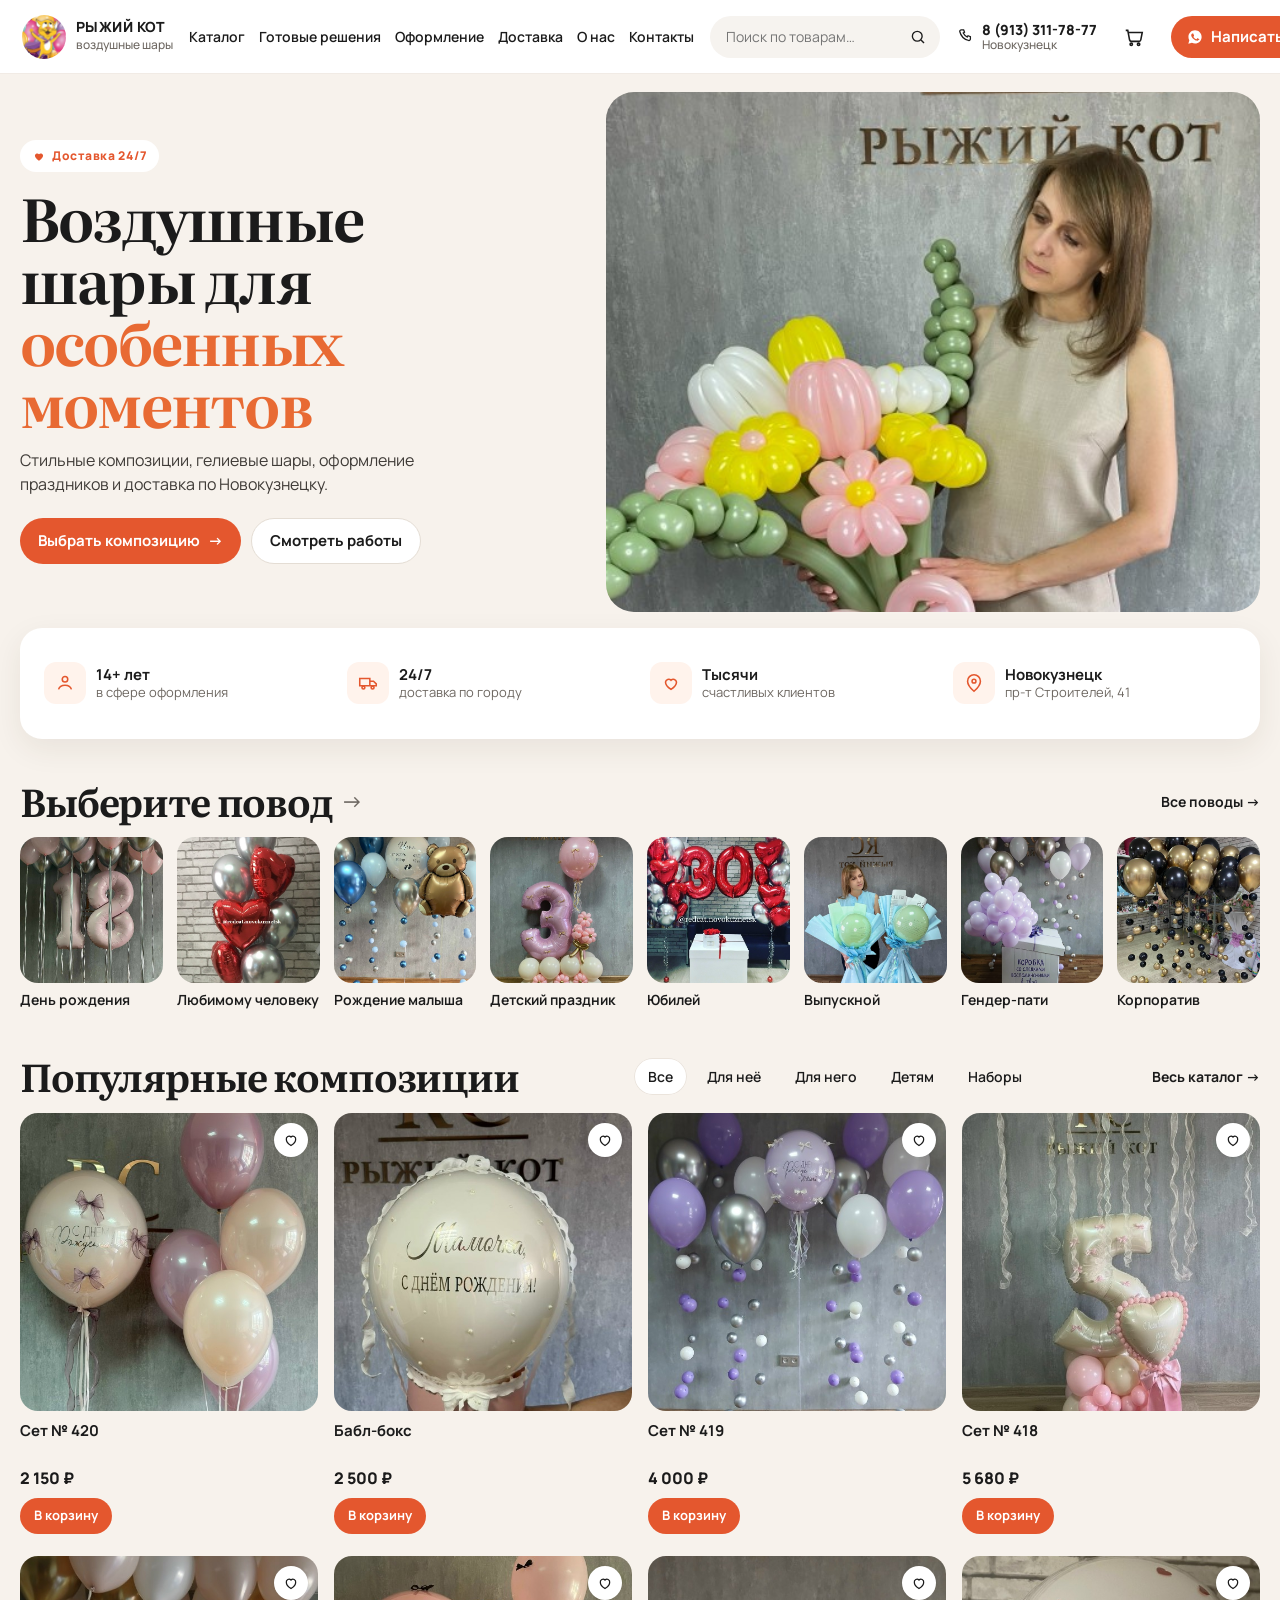
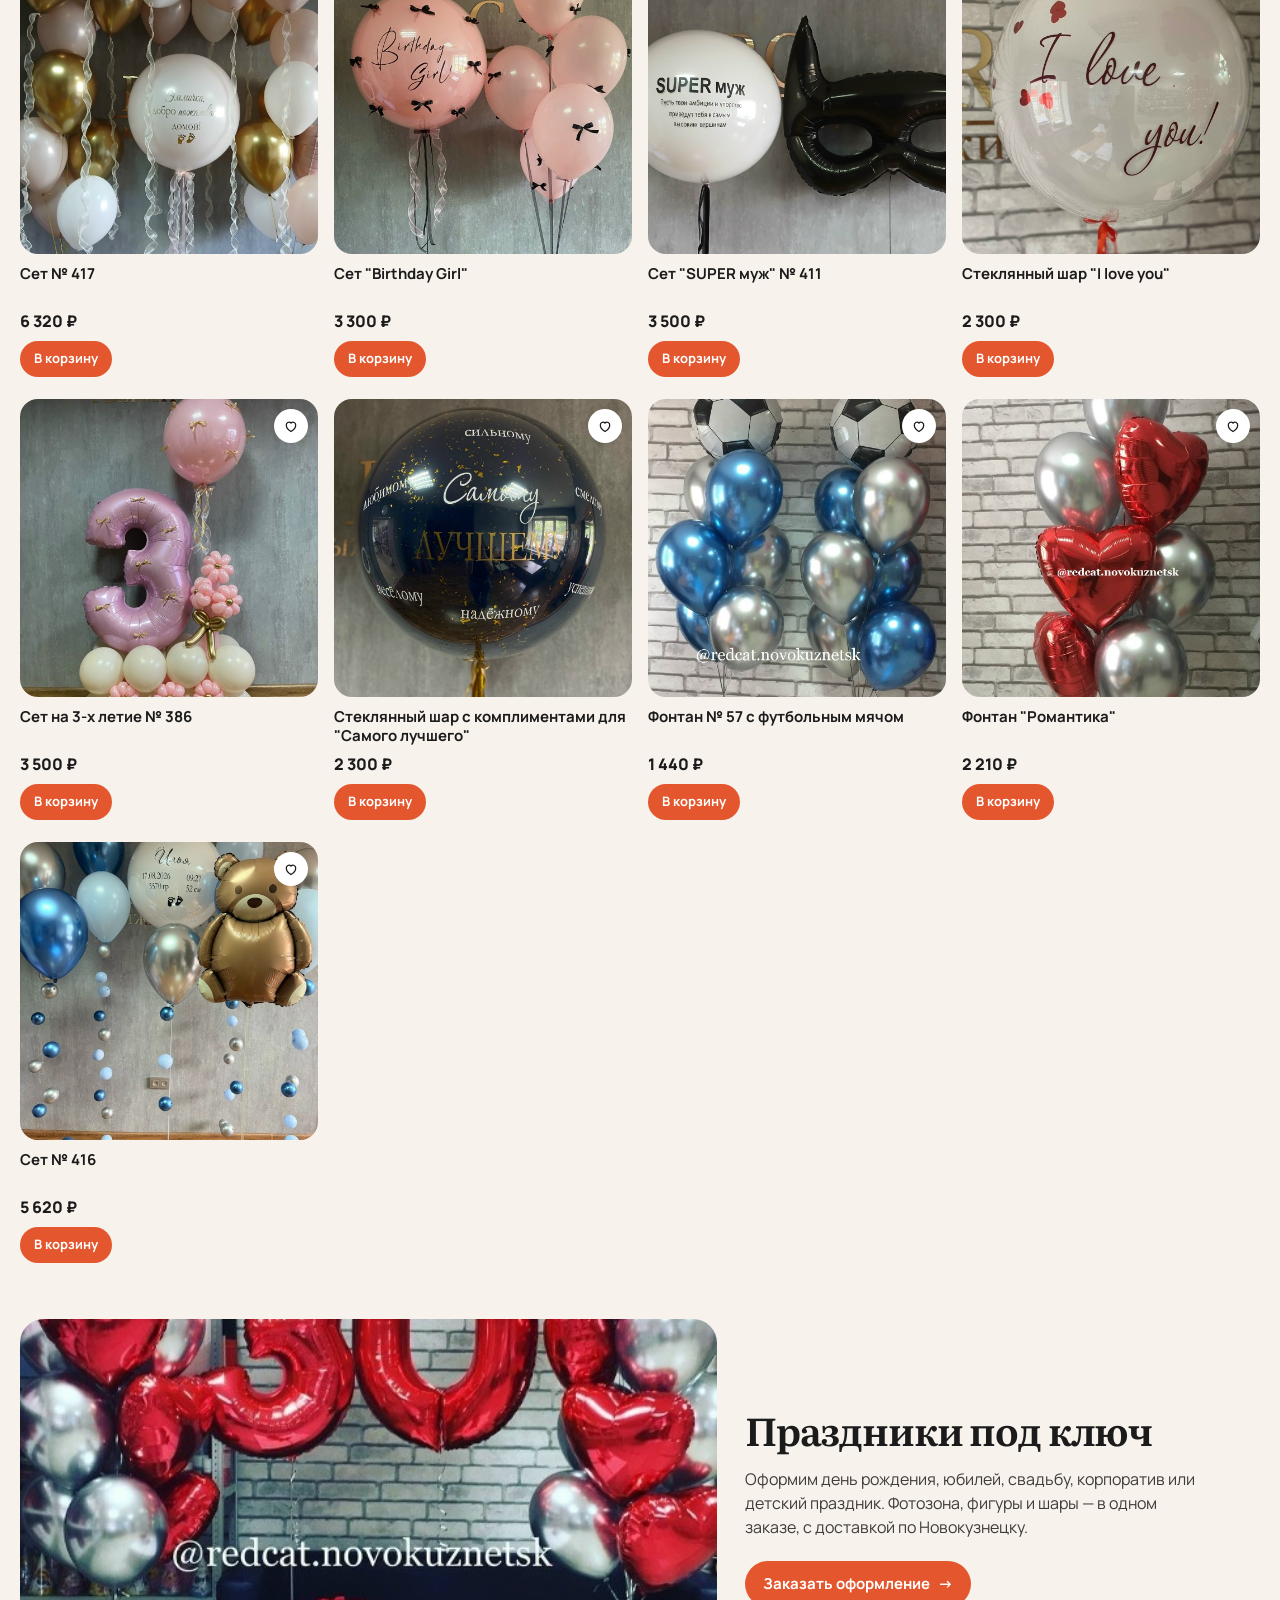
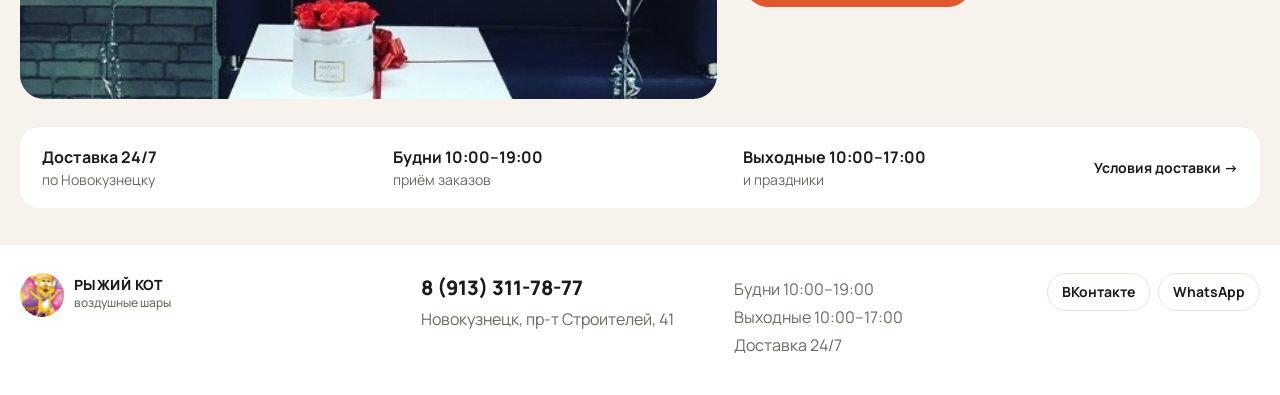
==== commit 0b68044a: "Turn the site into a clear commercial shop so customers can see the goods, prices, and how to order." ====
--- a/index.html
+++ b/index.html
@@ -4,150 +4,134 @@
   <meta charset="utf-8">
   <meta name="viewport" content="width=device-width, initial-scale=1">
   <title>Рыжий кот — воздушные шары в Новокузнецке</title>
-  <meta name="description" content="Стильные композиции, гелиевые шары и оформление праздников в Новокузнецке. Доставка 24/7. Рыжий кот, пр-т Строителей, 41.">
+  <meta name="description" content="Стильные композиции, гелиевые шары, оформление праздников и доставка по Новокузнецку. Рыжий кот, пр-т Строителей, 41.">
   <link rel="icon" href="img/logo.jpg">
   <link rel="preconnect" href="https://fonts.googleapis.com">
   <link rel="preconnect" href="https://fonts.gstatic.com" crossorigin>
-  <link href="https://fonts.googleapis.com/css2?family=Literata:opsz,wght@7..72,500;7..72,600;7..72,700&family=Manrope:wght@400;500;600;700&family=Marck+Script&display=swap" rel="stylesheet">
+  <link href="https://fonts.googleapis.com/css2?family=Literata:opsz,wght@7..72,560;7..72,650;7..72,700&family=Manrope:wght@400;500;600;700;800&display=swap" rel="stylesheet">
   <link rel="stylesheet" href="css/site.css">
 </head>
 <body>
   <a class="skip" href="#content">К содержанию</a>
   <header data-header></header>
   <main id="content">
-    <section class="hero">
-      <div class="hero-copy">
-        <p class="hero-kicker">Доставка хорошего настроения 24/7</p>
-        <h1>
-          <span class="line-serif">Воздушные<br>шары,</span>
-          <span class="line-script">которые<br>говорят<br>за вас</span>
-        </h1>
-        <p class="hero-lead">Стильные композиции, гелиевые шары, оформление праздников и доставка по Новокузнецку — от профессионалов с 14-летним опытом.</p>
-        <div class="hero-actions">
-          <a class="btn" href="catalog.html">Выбрать композицию <span aria-hidden="true">→</span></a>
-          <a class="btn-line" href="solutions.html">Смотреть работы</a>
+    <div class="wrap hero-block">
+      <section class="hero">
+        <div class="hero-copy">
+          <p class="hero-kicker">
+            <svg width="14" height="14" viewBox="0 0 24 24" aria-hidden="true" fill="currentColor"><path d="M12 20s-7-4.4-7-9a4 4 0 0 1 7-2 4 4 0 0 1 7 2c0 4.6-7 9-7 9z"/></svg>
+            Доставка 24/7
+          </p>
+          <h1>Воздушные<br>шары для<br><span>особенных<br>моментов</span></h1>
+          <p class="hero-lead">Стильные композиции, гелиевые шары, оформление праздников и доставка по Новокузнецку.</p>
+          <div class="hero-actions">
+            <a class="btn" href="catalog.html">Выбрать композицию <span aria-hidden="true">→</span></a>
+            <a class="btn btn-line" href="solutions.html">Смотреть работы</a>
+          </div>
+        </div>
+        <div class="hero-photo">
+          <img src="img/products/p15997481.jpg" alt="Букет из шаров: ромашки и тюльпаны, студия Рыжий кот">
+        </div>
+      </section>
+      <div class="facts" aria-label="Коротко о магазине">
+        <div class="fact">
+          <i aria-hidden="true"><svg viewBox="0 0 24 24" fill="none" stroke="currentColor" stroke-width="1.7"><circle cx="12" cy="8" r="3"/><path d="M5 19c.8-3 3.2-4.5 7-4.5S18.2 16 19 19"/></svg></i>
+          <p><strong>14+ лет</strong><span>в сфере оформления</span></p>
+        </div>
+        <div class="fact">
+          <i aria-hidden="true"><svg viewBox="0 0 24 24" fill="none" stroke="currentColor" stroke-width="1.7"><circle cx="7" cy="17" r="1.6"/><circle cx="17" cy="17" r="1.6"/><path d="M3 7h11v8H3zM14 10h4l3 3v2h-7"/></svg></i>
+          <p><strong>24/7</strong><span>доставка по городу</span></p>
+        </div>
+        <div class="fact">
+          <i aria-hidden="true"><svg viewBox="0 0 24 24" fill="none" stroke="currentColor" stroke-width="1.7"><path d="M12 19s-6-3.7-6-8a3.5 3.5 0 0 1 6-2 3.5 3.5 0 0 1 6 2c0 4.3-6 8-6 8z"/></svg></i>
+          <p><strong>Тысячи</strong><span>счастливых клиентов</span></p>
+        </div>
+        <div class="fact">
+          <i aria-hidden="true"><svg viewBox="0 0 24 24" fill="none" stroke="currentColor" stroke-width="1.7"><path d="M12 21s7-6.1 7-11a7 7 0 1 0-14 0c0 4.9 7 11 7 11z"/><circle cx="12" cy="10" r="2.1"/></svg></i>
+          <p><strong>Новокузнецк</strong><span>пр-т Строителей, 41</span></p>
         </div>
       </div>
-      <div class="hero-photo">
-        <img src="img/products/p15997481.jpg" alt="Букет из шаров в руках">
-        <p class="note-script">Делаем<br>праздники<br>ярче</p>
-        <p class="note-chip">Шары с индивидуальной надписью</p>
-        <div class="hero-thumbs" aria-hidden="true">
-          <img src="img/products/p16217645.jpg" alt="">
-          <img src="img/hero.jpg" alt="">
-        </div>
+    </div>
+
+    <section class="wrap block" aria-labelledby="occasions-title">
+      <div class="section-head">
+        <h2 id="occasions-title">Выберите повод <a class="title-arrow" href="solutions.html" aria-label="Все поводы">→</a></h2>
+        <a class="more-link" href="solutions.html">Все поводы →</a>
+      </div>
+      <div class="occasion-row">
+        <a class="occasion" href="catalog.html?tag=birthday">
+          <img src="img/products/p15983833.jpg" alt="Розовые цифры 18 и фонтан шаров">
+          <span>День рождения</span>
+        </a>
+        <a class="occasion" href="catalog.html?tag=love">
+          <img src="img/products/p15039070.jpg" alt="Красные сердца и серебряные шары">
+          <span>Любимому человеку</span>
+        </a>
+        <a class="occasion" href="catalog.html?tag=baby">
+          <img src="img/products/p16134935.jpg" alt="Голубая композиция с метрикой и мишкой">
+          <span>Рождение малыша</span>
+        </a>
+        <a class="occasion" href="catalog.html?tag=kids">
+          <img src="img/products/p16042050.jpg" alt="Розовая цифра 3 и цветы из шаров">
+          <span>Детский праздник</span>
+        </a>
+        <a class="occasion" href="solutions.html#jubilee">
+          <img src="img/products/p15039085.jpg" alt="Цифра 30, красные сердца и белая коробка">
+          <span>Юбилей</span>
+        </a>
+        <a class="occasion" href="catalog.html?tag=grad">
+          <img src="img/products/p16125949.jpg" alt="Букеты с шарами-тетрадками">
+          <span>Выпускной</span>
+        </a>
+        <a class="occasion" href="solutions.html#gender">
+          <img src="img/products/p15191470.jpg" alt="Коробка-сюрприз с сиреневыми шарами">
+          <span>Гендер-пати</span>
+        </a>
+        <a class="occasion" href="decor.html">
+          <img src="img/products/p12304757.jpg" alt="Чёрно-золотая композиция из шаров">
+          <span>Корпоратив</span>
+        </a>
       </div>
     </section>
 
-    <section class="occasions" aria-labelledby="occasions-title">
-      <div class="occasions-title">
-        <h2 id="occasions-title">Праздник<br>для любого<br>повода</h2>
-      </div>
-      <div class="occasion-row">
-        <a class="occasion" href="catalog.html?tag=birthday">
-          <img src="img/products/p16217645.jpg" alt="Нежный набор на день рождения">
-          <span>День рождения <i aria-hidden="true">→</i></span>
-        </a>
-        <a class="occasion" href="catalog.html?tag=baby">
-          <img src="img/products/p16134935.jpg" alt="Голубая композиция с метрикой и мишкой">
-          <span>Рождение малыша <i aria-hidden="true">→</i></span>
-        </a>
-        <a class="occasion" href="catalog.html?tag=love">
-          <img src="img/products/p15039060.jpg" alt="Стеклянный шар с надписью I love you">
-          <span>Любимому человеку <i aria-hidden="true">→</i></span>
-        </a>
-        <a class="occasion" href="catalog.html?tag=kids">
-          <img src="img/products/p16042050.jpg" alt="Розовая цифра 3 для детского праздника">
-          <span>Детские праздники <i aria-hidden="true">→</i></span>
-        </a>
-      </div>
-      <aside class="more">
-        <p>А ещё:</p>
-        <ul>
-          <li><a href="solutions.html#jubilee">Юбилей</a></li>
-          <li><a href="solutions.html#grad">Выпускные</a></li>
-          <li><a href="solutions.html#gender">Гендер-пати</a></li>
-          <li><a href="decor.html">Корпоративы</a></li>
-          <li><a href="decor.html">И любые ваши идеи</a></li>
-        </ul>
-      </aside>
-    </section>
-
-    <section class="popular" aria-labelledby="popular-title">
-      <div class="popular-title">
-        <p class="eyebrow">Каталог</p>
-        <h2 id="popular-title">Популярные<br>композиции</h2>
-        <p class="popular-script">Собрали для вас<br>самое любимое</p>
+    <section class="wrap block" aria-labelledby="popular-title">
+      <div class="section-head with-pills">
+        <h2 id="popular-title">Популярные композиции</h2>
+        <div class="pills" data-home-filters>
+          <button type="button" data-aud="all" aria-pressed="true">Все</button>
+          <button type="button" data-aud="her" aria-pressed="false">Для неё</button>
+          <button type="button" data-aud="him" aria-pressed="false">Для него</button>
+          <button type="button" data-aud="kids" aria-pressed="false">Детям</button>
+          <button type="button" data-aud="set" aria-pressed="false">Наборы</button>
+        </div>
+        <a class="more-link" href="catalog.html">Весь каталог →</a>
       </div>
       <div class="shelf" data-shelf></div>
     </section>
 
-    <section class="events" id="works">
-      <div class="events-photo">
-        <img src="img/products/p15039085.jpg" alt="Большая композиция с цифрой 30 и сердцами в интерьере">
-        <p class="events-script">Сделаем<br>ваш праздник<br>особенным</p>
-      </div>
-      <div class="events-copy">
-        <div class="events-float">
-          <a class="events-side" href="catalog.html">
-            <img src="img/products/p14874336.jpg" alt="Композиция с облаками и мишкой">
-          </a>
-          <p class="events-note">Реальные<br>наши работы</p>
-        </div>
-        <p class="eyebrow">Оформление мероприятия</p>
-        <h2>Праздники<br>под ключ</h2>
-        <p>Оформим день рождения, свадьбу, корпоратив или детский праздник. Фотозоны, фигуры, шары и декор — всё в едином стиле.</p>
-        <p class="events-action"><a class="btn" href="decor.html">Заказать оформление <span aria-hidden="true">→</span></a></p>
+    <section class="wrap turnkey">
+      <img src="img/products/p15039085.jpg" alt="Оформление праздника: цифра 30 и красные сердца">
+      <div>
+        <h2>Праздники под ключ</h2>
+        <p>Оформим день рождения, юбилей, свадьбу, корпоратив или детский праздник. Фотозона, фигуры и шары — в одном заказе, с доставкой по Новокузнецку.</p>
+        <a class="btn" href="decor.html">Заказать оформление <span aria-hidden="true">→</span></a>
       </div>
     </section>
 
-    <section class="why" aria-label="Почему мы">
-      <article class="fact">
-        <svg viewBox="0 0 24 24" aria-hidden="true"><path d="M4 9h16v10H4z"/><path d="M4 9l2.5-4h11L20 9"/><path d="M12 9v10"/></svg>
-        <p><strong>14+ лет</strong><span>в сфере оформления</span></p>
-      </article>
-      <article class="fact">
-        <svg viewBox="0 0 24 24" aria-hidden="true"><circle cx="9" cy="8" r="3"/><circle cx="16" cy="9" r="2.2"/><path d="M3.5 19c.6-2.6 2.8-4 5.5-4s4.9 1.4 5.5 4"/><path d="M14 15.2c1.4-.4 2.8-.2 4.2.8.8.6 1.4 1.6 1.8 3"/></svg>
-        <p><strong>Тысячи</strong><span>счастливых клиентов</span></p>
-      </article>
-      <article class="fact">
-        <svg viewBox="0 0 24 24" aria-hidden="true"><path d="M3 7h11v8H3z"/><path d="M14 10h4l3 3v2h-7"/><circle cx="7" cy="17.5" r="1.6"/><circle cx="17" cy="17.5" r="1.6"/></svg>
-        <p><strong>Доставка 24/7</strong><span>по Новокузнецку</span></p>
-      </article>
-      <article class="fact">
-        <svg viewBox="0 0 24 24" aria-hidden="true"><path d="M12 3.5l2.1 4.4 4.8.7-3.5 3.4.8 4.8L12 14.6 7.8 16.8l.8-4.8L5.1 8.6l4.8-.7z"/></svg>
-        <p><strong>Только</strong><span>качественные шары</span></p>
-      </article>
-      <article class="fact">
-        <svg viewBox="0 0 24 24" aria-hidden="true"><path d="M12 13c2.8-3.2 6.5-2.2 6.5-6A4.2 4.2 0 0 0 12 4a4.2 4.2 0 0 0-6.5 3c0 3.8 3.7 2.8 6.5 6z"/><path d="M12 13.2c-.4 2.2-1.2 4-2.4 6.3"/></svg>
-        <p><strong>Индивидуальные</strong><span>композиции и надписи</span></p>
-      </article>
-    </section>
-
-    <section class="finale">
-      <figure class="finale-photo">
-        <img src="img/hero.jpg" alt="Композиция со стеклянным шаром: с днём рождения, мама">
-        <figcaption class="finale-script">Доставим<br>хорошее<br>настроение!</figcaption>
-      </figure>
-      <div class="finale-copy">
-        <p class="eyebrow">Наши контакты</p>
-        <a class="phone-big" href="tel:+79133117877">8 (913) 311-78-77</a>
-        <p class="finale-address">г. Новокузнецк,<br>пр-т Строителей, д. 41</p>
-        <div class="finale-hours">
-          <p>Принимаем заказы:</p>
-          <p>Будни: 10:00–19:00</p>
-          <p>Выходные: 10:00–17:00</p>
-          <p>Доставка — круглосуточно!</p>
-        </div>
-        <div class="finale-actions">
-          <a class="btn btn-vk" href="https://vk.me/redcat42" target="_blank" rel="noopener">Написать в VK</a>
-          <a class="btn btn-wa" href="https://wa.me/79133117877" target="_blank" rel="noopener">Написать в WhatsApp</a>
-        </div>
+    <section class="hours wrap" aria-label="Доставка и часы">
+      <div>
+        <strong>Доставка 24/7</strong>
+        <span>по Новокузнецку</span>
       </div>
-      <div class="finale-map">
-        <iframe title="Карта: проспект Строителей, 41, Новокузнецк" src="https://www.openstreetmap.org/export/embed.html?bbox=87.104%2C53.760%2C87.129%2C53.778&amp;layer=mapnik&amp;marker=53.7689266%2C87.1163590"></iframe>
-        <a href="https://2gis.ru/novokuznetsk/search/%D0%BF%D1%80%D0%BE%D1%81%D0%BF%D0%B5%D0%BA%D1%82%20%D0%A1%D1%82%D1%80%D0%BE%D0%B8%D1%82%D0%B5%D0%BB%D0%B5%D0%B9%2041" target="_blank" rel="noopener">пр. Строителей, 41 · 2ГИС</a>
+      <div>
+        <strong>Будни 10:00–19:00</strong>
+        <span>приём заказов</span>
       </div>
+      <div>
+        <strong>Выходные 10:00–17:00</strong>
+        <span>и праздники</span>
+      </div>
+      <a class="more-link" href="delivery.html">Условия доставки →</a>
     </section>
   </main>
   <footer data-footer></footer>
--- a/css/site.css
+++ b/css/site.css
@@ -1,33 +1,31 @@
 :root {
-  --ink: #1a1918;
-  --ink-soft: #5c574f;
-  --paper: #f6f3ee;
-  --white: #fffcf8;
-  --line: rgba(26, 25, 24, 0.12);
-  --pink: #e56b8a;
-  --hero: #31353b;
-  --header: 72px;
-  --serif: "Literata", "Iowan Old Style", "Palatino Linotype", Palatino, serif;
+  --ink: #1b1b1b;
+  --muted: #6e6862;
+  --bg: #f7f2ec;
+  --paper: #ffffff;
+  --line: #ebe4dc;
+  --accent: #e4572e;
+  --accent-hot: #e86a33;
+  --serif: "Literata", "Iowan Old Style", Palatino, "Palatino Linotype", serif;
   --sans: "Manrope", sans-serif;
-  --script: "Marck Script", cursive;
 }
 
 * { box-sizing: border-box; }
 html { scroll-behavior: smooth; }
 body {
   margin: 0;
-  background: var(--paper);
+  background: var(--bg);
   color: var(--ink);
   font-family: var(--sans);
   font-size: 16px;
   line-height: 1.5;
+  overflow-x: clip;
 }
 img { max-width: 100%; display: block; }
 a { color: inherit; text-decoration: none; }
 button, input, select, textarea { font: inherit; color: inherit; }
 button { cursor: pointer; }
-:focus-visible { outline: 2px solid var(--ink); outline-offset: 3px; }
-.hero :focus-visible { outline-color: #fff; }
+:focus-visible { outline: 2px solid var(--accent); outline-offset: 3px; }
 
 .skip {
   position: absolute;
@@ -36,22 +34,71 @@
   background: var(--ink);
   color: #fff;
   padding: 8px 12px;
-  z-index: 40;
-  border-radius: 8px;
+  z-index: 50;
+  border-radius: 999px;
 }
 .skip:focus { top: 8px; }
+
+.wrap {
+  width: min(1240px, calc(100% - 40px));
+  margin-inline: auto;
+}
+
+h1, h2, .phone-big {
+  font-family: var(--serif);
+  font-weight: 650;
+  letter-spacing: -0.03em;
+  line-height: 1.05;
+}
+h1 { font-size: clamp(34px, 4vw, 52px); margin: 0 0 10px; }
+h2 { font-size: clamp(28px, 3vw, 40px); margin: 0; }
+
+.btn {
+  display: inline-flex;
+  align-items: center;
+  justify-content: center;
+  gap: 8px;
+  min-height: 46px;
+  padding: 0 18px;
+  border: 0;
+  border-radius: 999px;
+  background: var(--accent);
+  color: #fff;
+  font-family: var(--sans);
+  font-weight: 700;
+  font-size: 15px;
+  line-height: 1;
+  white-space: nowrap;
+}
+.btn:hover { background: #d24c24; }
+.btn-line, .btn-vk {
+  background: #fff;
+  color: var(--ink);
+  border: 1px solid #e4ddd4;
+}
+.btn-line:hover, .btn-vk:hover { background: #fff; border-color: #cfc6bc; }
+.btn-write { min-height: 42px; padding: 0 16px; }
+.ghost {
+  min-height: 46px;
+  padding: 0 16px;
+  border-radius: 999px;
+  border: 1px solid #e4ddd4;
+  background: #fff;
+  font-weight: 700;
+}
+.ghost[aria-pressed="true"] { color: var(--accent); border-color: var(--accent); }
 
 .site-header {
   position: sticky;
   top: 0;
   z-index: 30;
-  min-height: var(--header);
-  display: flex;
-  align-items: center;
-  gap: 22px;
-  padding: 8px 28px;
-  background: #fbfaf8;
-  border-bottom: 1px solid rgba(26, 25, 24, 0.06);
+  display: flex;
+  align-items: center;
+  gap: 16px;
+  min-height: 74px;
+  padding: 10px 22px;
+  background: #fff;
+  border-bottom: 1px solid #f1ebe5;
 }
 .brand {
   display: flex;
@@ -60,995 +107,631 @@
   flex: none;
 }
 .brand img {
+  width: 44px;
+  height: 44px;
+  border-radius: 50%;
+  object-fit: cover;
+}
+.brand strong {
+  display: block;
+  font-size: 14px;
+  font-weight: 800;
+  letter-spacing: 0.03em;
+  line-height: 1.1;
+}
+.brand small {
+  display: block;
+  margin-top: 2px;
+  color: var(--muted);
+  font-size: 12px;
+  font-weight: 500;
+}
+.nav {
+  display: flex;
+  align-items: center;
+  gap: 14px;
+  font-size: 14px;
+  font-weight: 600;
+}
+.nav a { white-space: nowrap; }
+.nav a:hover { color: var(--accent); }
+.nav a[aria-current="page"] { color: var(--accent); }
+.head-tools {
+  display: flex;
+  align-items: center;
+  gap: 16px;
+  margin-left: auto;
+}
+.search {
+  display: flex;
+  align-items: center;
+  width: 230px;
+  height: 42px;
+  padding: 0 6px 0 14px;
+  background: #f6f3ef;
+  border-radius: 999px;
+}
+.search input {
+  width: 100%;
+  border: 0;
+  background: transparent;
+  outline: none;
+  font-size: 14px;
+}
+.search input::-webkit-search-cancel-button { appearance: none; }
+.search button {
+  display: grid;
+  place-items: center;
+  width: 32px;
+  height: 32px;
+  border: 0;
+  border-radius: 50%;
+  background: transparent;
+  color: var(--ink);
+  flex: none;
+}
+.phone {
+  display: flex;
+  align-items: center;
+  gap: 8px;
+  line-height: 1.15;
+  white-space: nowrap;
+}
+.phone strong { display: block; font-size: 14px; font-weight: 800; }
+.phone small { display: block; color: var(--muted); font-size: 12px; font-weight: 500; }
+.cart-link {
+  position: relative;
+  display: grid;
+  place-items: center;
   width: 42px;
   height: 42px;
   border-radius: 50%;
-  object-fit: cover;
-}
-.brand strong {
+  flex: none;
+}
+.cart-link:hover { background: #f6f3ef; }
+.cart-link [data-cart-count] {
+  position: absolute;
+  top: 2px;
+  right: 0;
+  min-width: 16px;
+  height: 16px;
+  padding: 0 4px;
+  border-radius: 99px;
+  background: var(--accent);
+  color: #fff;
+  font-size: 10px;
+  font-weight: 800;
+  line-height: 16px;
+  text-align: center;
+}
+.cart-link [data-cart-count][hidden] { display: none; }
+.nav-toggle {
+  display: none;
+  width: 42px;
+  height: 42px;
+  border: 0;
+  border-radius: 50%;
+  background: #f6f3ef;
+  flex: none;
+}
+
+.hero-block { padding-top: 18px; }
+.hero {
+  display: grid;
+  grid-template-columns: minmax(0, 0.92fr) minmax(0, 1.08fr);
+  gap: 28px;
+  align-items: center;
+  padding-bottom: 64px;
+}
+.hero-kicker {
+  display: inline-flex;
+  align-items: center;
+  gap: 6px;
+  margin: 0 0 14px;
+  padding: 7px 12px;
+  border-radius: 999px;
+  background: #fff;
+  color: var(--accent);
+  font-size: 12px;
+  font-weight: 800;
+  letter-spacing: 0.06em;
+}
+.hero h1 { font-size: clamp(40px, 4.6vw, 64px); max-width: 11ch; }
+.hero h1 span { color: var(--accent-hot); }
+.hero-lead {
+  max-width: 42ch;
+  margin: 14px 0 22px;
+  color: #3f3b37;
+  font-size: 16px;
+}
+.hero-actions { display: flex; flex-wrap: wrap; gap: 10px; }
+.hero-photo img {
+  width: 100%;
+  height: 520px;
+  object-fit: cover;
+  object-position: 50% 28%;
+  border-radius: 28px;
+  background: #efe8e0;
+}
+
+.facts {
+  position: relative;
+  z-index: 2;
+  display: grid;
+  grid-template-columns: repeat(4, minmax(0, 1fr));
+  gap: 8px;
+  margin-top: -48px;
+  padding: 16px 18px;
+  background: #fff;
+  border-radius: 22px;
+  box-shadow: 0 10px 30px rgba(70, 45, 25, 0.08);
+}
+.fact {
+  display: flex;
+  align-items: center;
+  gap: 10px;
+  min-width: 0;
+  padding: 6px;
+}
+.fact svg {
+  width: 22px;
+  height: 22px;
+  flex: none;
+}
+.fact i {
+  display: grid;
+  place-items: center;
+  width: 42px;
+  height: 42px;
+  border-radius: 12px;
+  background: #fff3ec;
+  color: var(--accent);
+  flex: none;
+}
+.fact strong, .fact span { display: block; }
+.fact strong { font-size: 15px; line-height: 1.2; }
+.fact span { color: var(--muted); font-size: 13px; line-height: 1.3; }
+
+.block { margin-top: 42px; }
+.section-head {
+  display: flex;
+  align-items: center;
+  justify-content: space-between;
+  gap: 16px;
+  margin-bottom: 16px;
+}
+.section-head h2 { display: flex; align-items: center; gap: 8px; }
+.section-head.with-pills {
+  display: grid;
+  grid-template-columns: auto 1fr auto;
+  align-items: center;
+}
+.more-link { font-size: 14px; font-weight: 700; white-space: nowrap; }
+.more-link:hover { color: var(--accent); }
+.title-arrow { color: var(--muted); font-family: var(--sans); font-size: 22px; font-weight: 500; }
+
+.pills { display: flex; flex-wrap: wrap; gap: 6px; justify-content: center; }
+.pills button {
+  border: 0;
+  border-radius: 999px;
+  background: transparent;
+  padding: 8px 14px;
+  font-weight: 600;
+  font-size: 14px;
+}
+.pills button[aria-pressed="true"] {
+  background: #fff;
+  box-shadow: inset 0 0 0 1px var(--line);
+}
+
+.occasion-row {
+  display: flex;
+  gap: 14px;
+  overflow-x: auto;
+  padding-bottom: 6px;
+  scroll-snap-type: x proximity;
+}
+.occasion { flex: 1 1 0; min-width: 118px; scroll-snap-align: start; }
+.occasion img {
+  width: 100%;
+  aspect-ratio: 1 / 1.02;
+  object-fit: cover;
+  border-radius: 18px;
+  background: #fff;
+}
+.occasion span {
   display: block;
+  margin-top: 8px;
   font-size: 14px;
-  letter-spacing: 0.04em;
-  font-weight: 800;
-  line-height: 1.1;
-}
-.brand small {
-  display: block;
-  margin-top: 2px;
-  font-size: 11px;
-  color: var(--ink-soft);
-  letter-spacing: 0;
-  text-transform: none;
-}
-.menu-panel {
-  display: flex;
-  align-items: center;
-  flex: 1;
-  min-width: 0;
-  gap: 18px;
-}
-.nav {
-  display: flex;
-  align-items: center;
-  gap: 14px;
-  margin-right: auto;
-  font-size: 14px;
-  min-width: 0;
-}
-.nav a { white-space: nowrap; padding: 4px 0; }
-.nav a:hover { box-shadow: inset 0 -1px 0 currentColor; }
-.nav a[aria-current="page"] { font-weight: 700; }
-.head-tools {
-  display: flex;
-  align-items: center;
-  gap: 14px;
-  flex: none;
-}
-.search {
-  display: flex;
-  align-items: center;
-}
-.search input {
-  width: 0;
-  border: 0;
-  padding: 0;
-  background: transparent;
-  opacity: 0;
-}
-.search:focus-within input,
-.search input:focus {
-  width: 128px;
-  opacity: 1;
-  margin-right: 6px;
-  padding: 4px 0;
-  border-bottom: 1px solid var(--line);
-}
-.search button {
+  font-weight: 650;
+  line-height: 1.25;
+}
+
+.shelf, .catalog-grid {
+  display: grid;
+  grid-template-columns: repeat(4, minmax(0, 1fr));
+  gap: 22px 16px;
+}
+.good-photo { position: relative; }
+.good-photo img {
+  width: 100%;
+  aspect-ratio: 1;
+  object-fit: cover;
+  border-radius: 18px;
+  background: #fff;
+}
+.fav {
+  position: absolute;
+  top: 10px;
+  right: 10px;
   display: grid;
   place-items: center;
   width: 34px;
   height: 34px;
   border: 0;
   border-radius: 50%;
+  background: #fff;
+  box-shadow: 0 1px 4px rgba(0, 0, 0, 0.08);
+}
+.fav svg { width: 18px; height: 18px; fill: none; stroke: var(--ink); stroke-width: 1.7; }
+.fav.is-on svg { fill: var(--accent); stroke: var(--accent); }
+.good-name {
+  display: block;
+  min-height: 2.6em;
+  margin-top: 10px;
+  font-size: 15px;
+  font-weight: 700;
+  line-height: 1.3;
+}
+.good-buy {
+  display: flex;
+  flex-direction: column;
+  align-items: flex-start;
+  gap: 8px;
+  margin-top: 6px;
+}
+.good-price { font-size: 16px; font-weight: 800; }
+.good .btn { min-height: 36px; padding: 0 14px; font-size: 13px; }
+
+.turnkey {
+  display: grid;
+  grid-template-columns: 1.15fr 0.85fr;
+  gap: 28px;
+  align-items: center;
+  margin-top: 56px;
+}
+.turnkey img {
+  width: 100%;
+  height: 380px;
+  object-fit: cover;
+  object-position: center;
+  border-radius: 24px;
+  background: #fff;
+}
+.turnkey p { max-width: 46ch; color: #3f3b37; }
+.turnkey .btn { margin-top: 6px; }
+
+.hours {
+  display: grid;
+  grid-template-columns: 1.2fr 1.2fr 1.2fr auto;
+  gap: 12px 18px;
+  align-items: center;
+  margin: 28px auto 8px;
+  padding: 18px 22px;
+  background: #fff;
+  border-radius: 20px;
+}
+.hours strong, .hours span { display: block; }
+.hours span { color: var(--muted); font-size: 14px; }
+
+.site-footer {
+  margin-top: 36px;
+  padding: 28px 0 34px;
+  background: #fff;
+  border-top: 1px solid #f0ebe6;
+}
+.footer-grid {
+  width: min(1240px, calc(100% - 40px));
+  margin: 0 auto;
+  display: grid;
+  grid-template-columns: 1.3fr 1fr 1fr auto;
+  gap: 22px;
+  align-items: start;
+}
+.footer-phone { font-size: 20px; font-weight: 800; }
+.footer-grid p { margin: 4px 0; color: var(--muted); }
+.footer-links { display: flex; flex-wrap: wrap; gap: 8px; }
+.footer-links a {
+  display: inline-flex;
+  align-items: center;
+  min-height: 38px;
+  padding: 0 14px;
+  border: 1px solid var(--line);
+  border-radius: 999px;
+  font-weight: 700;
+  font-size: 14px;
+}
+.footer-links a:hover { border-color: var(--accent); color: var(--accent); }
+
+.page-intro,
+.filters,
+.catalog-note,
+.catalog-grid,
+.cart-list,
+.split-text,
+.why {
+  width: min(1200px, calc(100% - 40px));
+  margin-left: auto;
+  margin-right: auto;
+}
+.page-intro { margin-top: 28px; margin-bottom: 16px; }
+.page-intro p:last-child { max-width: 62ch; color: #3f3b37; }
+.eyebrow {
+  margin: 0 0 6px;
+  color: var(--accent);
+  font-size: 12px;
+  font-weight: 800;
+  letter-spacing: 0.08em;
+  text-transform: uppercase;
+}
+.filters {
+  display: flex;
+  flex-wrap: wrap;
+  gap: 8px;
+  margin-bottom: 10px;
+}
+.filters a {
+  padding: 8px 14px;
+  border-radius: 999px;
   background: transparent;
-  color: var(--ink);
-}
-.loc, .phone {
-  display: inline-flex;
-  align-items: center;
-  gap: 8px;
-  font-size: 13px;
-  line-height: 1.25;
-  white-space: nowrap;
-}
-.phone { font-weight: 700; }
-.loc svg, .phone svg { flex: none; }
-.cart-link {
-  position: relative;
-  display: inline-flex;
-  align-items: center;
-  justify-content: center;
-  gap: 8px;
-  width: 36px;
-  height: 36px;
-}
-.cart-word {
-  position: absolute;
-  width: 1px;
-  height: 1px;
-  overflow: hidden;
-  clip: rect(0 0 0 0);
-}
-.cart-link [data-cart-count] {
-  position: absolute;
-  top: -2px;
-  right: -6px;
-  min-width: 16px;
-  height: 16px;
-  padding: 0 4px;
-  border-radius: 99px;
-  background: var(--pink);
-  color: #fff;
-  font-size: 10px;
-  font-weight: 700;
-  display: grid;
-  place-items: center;
-}
-.cart-link [data-cart-count][hidden] { display: none; }
-.nav-toggle {
-  display: none;
-  margin-left: auto;
-  border: 0;
-  background: transparent;
-  font-weight: 700;
-  padding: 8px 0;
-}
-
-.btn {
-  display: inline-flex;
-  align-items: center;
-  justify-content: center;
-  gap: 8px;
-  background: #141414;
-  color: #fff;
-  border: 0;
-  border-radius: 999px;
-  padding: 14px 22px;
-  font-size: 15px;
-  font-weight: 600;
-  line-height: 1;
-}
-.btn:hover { background: #2a2a2a; }
-.btn-call { padding: 11px 16px; font-size: 13px; font-weight: 700; }
-.btn-line {
-  display: inline-flex;
-  align-items: center;
-  background: transparent;
-  color: inherit;
-  border: 0;
-  border-bottom: 1px solid transparent;
-  border-radius: 0;
-  padding: 4px 0;
-  font-weight: 600;
-}
-.btn-line:hover { border-bottom-color: currentColor; }
-.btn-wa { background: #1fa855; color: #fff; }
-.btn-vk { background: #2787f5; color: #fff; }
-.btn-wa:hover { background: #188a46; }
-.btn-vk:hover { background: #1a6fd0; }
-
-.hero {
-  display: grid;
-  grid-template-columns: minmax(420px, 0.92fr) minmax(0, 1.08fr);
-  min-height: 640px;
-  height: calc(100svh - var(--header) - 28px);
-  max-height: 820px;
-  background: var(--hero);
-  color: #fff;
-  overflow: hidden;
-}
-.hero-copy {
-  display: flex;
-  flex-direction: column;
-  justify-content: center;
-  padding: 42px 28px 48px 56px;
-  min-width: 0;
-}
-.hero-kicker {
-  margin: 0 0 18px;
   font-size: 14px;
-  color: rgba(255, 255, 255, 0.82);
-}
-.hero h1 {
-  display: flex;
-  align-items: flex-end;
-  gap: 8px 18px;
-  margin: 0;
-}
-.line-serif {
+  font-weight: 650;
+}
+.filters a[aria-current="true"] {
+  background: #fff;
+  box-shadow: inset 0 0 0 1px var(--line);
+}
+.catalog-note { margin-bottom: 16px; color: var(--muted); }
+.catalog-grid { margin-bottom: 64px; }
+main p a:not(.btn) { color: var(--accent); font-weight: 700; }
+
+.product {
+  width: min(1100px, calc(100% - 40px));
+  margin: 28px auto 64px;
+  display: grid;
+  grid-template-columns: 1.05fr 0.95fr;
+  gap: 32px;
+  align-items: start;
+}
+.product > img {
+  width: 100%;
+  border-radius: 24px;
+  background: #fff;
+}
+.product-price {
+  margin: 8px 0;
   font-family: var(--serif);
-  font-weight: 600;
-  font-size: clamp(54px, 5.2vw, 82px);
-  line-height: 0.92;
-  letter-spacing: -0.035em;
-  color: #fff;
-}
-.line-script {
-  padding-bottom: 0.12em;
-  font-family: var(--script);
-  font-weight: 400;
-  font-size: clamp(40px, 3.5vw, 58px);
-  line-height: 0.92;
-  color: #f08aaa;
-}
-.hero-lead {
-  max-width: 42ch;
-  margin: 22px 0 0;
-  font-size: 16px;
-  line-height: 1.45;
-  color: rgba(255, 255, 255, 0.86);
-}
-.hero-actions {
-  display: flex;
-  align-items: center;
-  gap: 22px;
-  margin-top: 28px;
-}
-.hero .btn-line { color: #fff; }
-.hero-photo {
-  position: relative;
-  min-height: 0;
-  background: #2a2d32;
-}
-.hero-photo > img {
-  width: 100%;
-  height: 100%;
-  object-fit: cover;
-  object-position: 58% 18%;
-}
-.hero-photo::after {
-  content: "";
-  position: absolute;
-  inset: 0 auto 0 0;
-  width: 72px;
-  background: linear-gradient(90deg, var(--hero), transparent);
-  pointer-events: none;
-}
-.note-script {
-  position: absolute;
-  z-index: 2;
-  top: 28px;
-  left: 7%;
-  margin: 0;
-  color: var(--pink);
-  font-family: var(--script);
-  font-size: clamp(26px, 2.4vw, 36px);
-  line-height: 0.95;
-  transform: rotate(-8deg);
-  text-shadow: 0 0 10px #fff, 0 0 18px #fff;
-}
-.note-chip {
-  position: absolute;
-  z-index: 2;
-  top: 26px;
-  right: 96px;
-  max-width: 148px;
-  margin: 0;
-  padding: 10px 12px;
-  border-radius: 18px;
-  background: rgba(255, 255, 255, 0.92);
-  color: var(--ink);
-  font-family: var(--script);
-  font-size: 20px;
-  line-height: 1.05;
-  text-align: center;
-}
-.hero-thumbs {
-  position: absolute;
-  z-index: 2;
-  right: 16px;
-  top: 50%;
-  transform: translateY(-50%);
-  display: flex;
-  flex-direction: column;
-  gap: 8px;
-}
-.hero-thumbs img {
-  width: 62px;
-  height: 62px;
-  object-fit: cover;
-  border-radius: 10px;
-  border: 2px solid rgba(255, 255, 255, 0.9);
-}
-
-.occasions {
-  display: grid;
-  grid-template-columns: 200px minmax(0, 1fr) 176px;
-  gap: 18px 26px;
-  align-items: center;
-  padding: 64px 36px 18px;
-}
-.occasions h2,
-.popular h2,
-.events h2,
-.page-intro h1,
-.desk-form h1,
-.product-copy h1,
-.split-text h2,
-.band h2 {
-  font-family: var(--serif);
-  font-weight: 600;
+  font-size: 40px;
+  font-weight: 650;
   letter-spacing: -0.03em;
 }
-.occasions h2 {
-  margin: 0;
-  font-size: clamp(34px, 2.8vw, 46px);
-  line-height: 1.02;
-}
-.occasion-row {
-  display: grid;
-  grid-template-columns: repeat(4, minmax(0, 1fr));
+.product-actions { display: flex; flex-wrap: wrap; gap: 10px; margin: 16px 0; }
+.desc { color: #3f3b37; }
+
+.cart-list { margin-bottom: 64px; }
+.cart-row {
+  display: grid;
+  grid-template-columns: 92px minmax(0, 1fr) auto;
   gap: 14px;
-  min-width: 0;
-}
-.occasion {
-  position: relative;
-  display: block;
-  color: inherit;
-  min-width: 0;
-}
-.occasion img {
-  width: 100%;
-  aspect-ratio: 4 / 5;
-  object-fit: cover;
-  border-radius: 18px;
-  background: #e7e1d8;
-}
-.occasion span {
-  position: absolute;
-  left: 10px;
-  right: 10px;
-  bottom: 10px;
-  display: flex;
-  align-items: center;
-  justify-content: space-between;
-  gap: 8px;
-  min-height: 40px;
-  padding: 6px 6px 6px 12px;
-  border-radius: 999px;
-  background: #fff;
-  font-size: 13px;
-  font-weight: 700;
-  line-height: 1.2;
-}
-.occasion i {
-  flex: none;
-  width: 28px;
-  height: 28px;
-  display: grid;
-  place-items: center;
-  border-radius: 50%;
-  border: 1px solid rgba(26, 25, 24, 0.16);
-  font-style: normal;
-  font-weight: 500;
-}
-.more p {
-  margin: 0 0 8px;
-  font-weight: 700;
-}
-.more ul {
-  list-style: none;
-  margin: 0;
-  padding: 0;
-}
-.more li { margin: 8px 0; }
-.more a::before {
-  content: "";
-  display: inline-block;
-  width: 6px;
-  height: 6px;
-  margin-right: 8px;
-  border-radius: 50%;
-  background: var(--ink);
-  vertical-align: 1px;
-}
-.more a:hover { color: var(--pink); }
-
-.popular {
-  display: grid;
-  grid-template-columns: minmax(270px, 320px) minmax(0, 1fr);
-  gap: 12px 32px;
-  align-items: start;
-  padding: 28px 36px 76px;
-}
-.eyebrow {
-  margin: 0 0 8px;
-  font-size: 12px;
-  font-weight: 700;
-  letter-spacing: 0.16em;
-  text-transform: uppercase;
-  color: var(--ink-soft);
-}
-.popular h2 {
-  margin: 0;
-  max-width: 8em;
-  font-size: clamp(32px, 2.4vw, 42px);
-  line-height: 1.02;
-}
-.popular-script {
-  margin: 22px 0 0 6px;
-  max-width: 11em;
-  color: var(--pink);
-  font-family: var(--script);
-  font-size: 30px;
-  line-height: 1.02;
-  transform: rotate(-8deg);
-  transform-origin: left center;
-}
-.shelf {
-  display: grid;
-  grid-template-columns: repeat(5, minmax(0, 1fr));
-  gap: 14px;
-  min-width: 0;
-}
-.pop-photo img {
-  width: 100%;
-  aspect-ratio: 3 / 4;
-  object-fit: cover;
+  align-items: center;
+  margin-bottom: 10px;
+  padding: 12px;
+  background: #fff;
   border-radius: 16px;
-  background: #e7e1d8;
-}
-.pop-meta {
-  display: flex;
-  align-items: center;
-  justify-content: space-between;
-  gap: 8px;
-  margin-top: 10px;
-}
-.pop-meta strong {
-  display: block;
-  font-size: 16px;
-  font-weight: 800;
-  white-space: nowrap;
-}
-.pop-meta span {
-  display: block;
-  margin-top: 2px;
-  color: var(--ink-soft);
-  font-size: 13px;
-  line-height: 1.25;
-}
-.cart-dot {
-  flex: none;
-  width: 36px;
-  height: 36px;
-  display: grid;
-  place-items: center;
-  border: 1px solid rgba(26, 25, 24, 0.16);
-  border-radius: 50%;
-  background: #fff;
-  color: var(--ink);
-}
-.cart-dot:hover { background: var(--ink); color: #fff; }
-
-.events {
-  display: grid;
-  grid-template-columns: 1.28fr 0.82fr;
-  min-height: 680px;
-  background: var(--paper);
-}
-.events-photo {
-  position: relative;
-  min-height: 680px;
-  background: #d9d3c8;
-}
-.events-photo img {
-  position: absolute;
-  inset: 0;
-  width: 100%;
-  height: 100%;
-  object-fit: cover;
-  object-position: center 40%;
-}
-.events-script {
-  position: absolute;
-  z-index: 1;
-  left: 7%;
-  top: 16%;
-  margin: 0;
-  max-width: 8em;
-  color: #fff;
-  font-family: var(--script);
-  font-size: clamp(40px, 3.6vw, 58px);
-  line-height: 0.98;
-  text-shadow: 0 2px 16px rgba(0, 0, 0, 0.45);
-}
-.events-copy {
-  position: relative;
-  display: flex;
-  flex-direction: column;
-  justify-content: center;
-  padding: 48px 36px 56px 52px;
-  min-width: 0;
-}
-.events h2 {
-  margin: 0 168px 16px 0;
-  max-width: 8em;
-  font-size: clamp(38px, 3.1vw, 52px);
-  line-height: 0.98;
-}
-.events-copy > p {
-  max-width: 36ch;
-  margin: 0;
-  color: var(--ink-soft);
-}
-.events-action { margin-top: 26px; }
-.events-float {
-  position: absolute;
-  top: 22px;
-  right: 22px;
-  width: 148px;
-}
-.events-side {
-  display: block;
-  width: 136px;
-  margin-left: auto;
-  color: inherit;
-  transform: rotate(6deg);
-}
-.events-side img {
-  width: 136px;
-  height: 168px;
-  object-fit: cover;
-  border: 4px solid #fff;
-  border-radius: 16px;
-  box-shadow: 0 12px 28px rgba(26, 25, 24, 0.16);
-}
-.events-note {
-  margin: 10px 0 0;
-  color: var(--ink);
-  font-family: var(--script);
-  font-size: 22px;
-  line-height: 1;
-  text-align: right;
-}
-
-.why {
-  display: flex;
-  justify-content: space-between;
-  gap: 18px 28px;
-  padding: 26px 40px;
-  border-top: 1px solid var(--line);
-  border-bottom: 1px solid var(--line);
-  background: var(--paper);
-}
-.why article {
-  display: flex;
-  align-items: center;
-  gap: 12px;
-  min-width: 0;
-  padding: 0;
-  border: 0;
-}
-.why svg {
-  width: 28px;
-  height: 28px;
-  flex: none;
-  fill: none;
-  stroke: var(--ink);
-  stroke-width: 1.5;
-  stroke-linejoin: round;
-  stroke-linecap: round;
-}
-.why p { margin: 0; }
-.why strong {
-  display: block;
-  font-family: var(--sans);
-  font-size: 15px;
-  font-weight: 800;
-  letter-spacing: 0;
-  line-height: 1.2;
-}
-.why span {
-  display: block;
-  margin-top: 2px;
-  color: var(--ink-soft);
-  font-size: 13px;
-  line-height: 1.3;
-}
-
-.finale {
-  display: grid;
-  grid-template-columns: 1.15fr 0.82fr 0.95fr;
-  gap: 28px;
-  align-items: stretch;
-  padding: 36px 36px 20px;
-  background: var(--paper);
-}
-.finale-photo {
-  position: relative;
-  margin: 0;
-  min-height: 520px;
-  border-radius: 28px;
-  overflow: hidden;
-  background: #e4ddd4;
-}
-.finale-photo img {
-  width: 100%;
-  height: 100%;
-  min-height: 520px;
-  object-fit: cover;
-  object-position: center 30%;
-}
-.finale-script {
-  position: absolute;
-  left: 22px;
-  bottom: 24px;
-  margin: 0;
-  max-width: 8em;
-  padding: 4px 8px;
-  color: var(--ink);
-  font-family: var(--script);
-  font-size: clamp(36px, 3vw, 52px);
-  line-height: 0.98;
-  text-shadow: 0 0 12px #f6f3ee, 0 0 22px #f6f3ee;
-}
-.finale-copy {
-  display: flex;
-  flex-direction: column;
-  justify-content: center;
-  gap: 8px;
-  padding: 20px 4px;
-  min-width: 0;
-}
-.phone-big {
-  font-family: var(--serif);
-  font-size: clamp(28px, 2.5vw, 40px);
-  font-weight: 600;
-  letter-spacing: -0.03em;
-  line-height: 1.1;
-}
-.finale-address {
-  margin: 8px 0 0;
-  font-size: 18px;
-}
-.finale-hours { margin-top: 8px; color: var(--ink-soft); }
-.finale-hours p { margin: 0 0 4px; }
-.finale-hours p:first-child { color: var(--ink); font-weight: 700; }
-.finale-actions { display: flex; flex-wrap: wrap; gap: 10px; margin-top: 16px; }
-.finale-map {
-  position: relative;
-  min-height: 520px;
-  border-radius: 28px;
-  overflow: hidden;
-  background: #e7e2d8;
-}
-.finale-map iframe {
-  width: 100%;
-  height: 100%;
-  min-height: 520px;
-  border: 0;
-}
-.finale-map a {
-  position: absolute;
-  left: 16px;
-  top: 16px;
-  padding: 8px 14px;
-  border-radius: 999px;
-  background: #fff;
-  font-size: 14px;
-  font-weight: 700;
-  box-shadow: 0 8px 22px rgba(26, 25, 24, 0.16);
-}
-
-.site-footer {
-  display: flex;
+}
+.cart-row img {
+  width: 92px;
+  height: 92px;
+  object-fit: cover;
+  border-radius: 12px;
+}
+.qty { display: flex; flex-wrap: wrap; align-items: center; gap: 8px; margin-top: 8px; }
+.qty button {
+  min-width: 32px;
+  height: 32px;
+  border: 1px solid var(--line);
+  border-radius: 999px;
+  background: #fff;
+}
+.qty [data-remove] { padding: 0 12px; }
+.cart-total {
+  display: flex;
+  flex-wrap: wrap;
+  align-items: center;
   justify-content: space-between;
   gap: 12px;
-  padding: 8px 36px 28px;
-  color: var(--ink-soft);
-  font-size: 13px;
-}
-
-.page-intro { padding: 36px 40px 8px; max-width: 760px; }
-.page-intro h1 {
-  margin: 0;
-  font-size: clamp(36px, 4vw, 52px);
-  line-height: 1.05;
-}
-.page-intro p { max-width: 48ch; color: var(--ink-soft); }
-.filters {
-  display: flex;
-  flex-wrap: wrap;
-  gap: 8px 16px;
-  padding: 12px 40px 0;
-}
-.filters a {
-  padding-bottom: 2px;
-  color: var(--ink-soft);
-  font-size: 14px;
-}
-.filters a[aria-current="true"] {
-  color: var(--ink);
-  font-weight: 700;
-  box-shadow: inset 0 -1px 0 var(--ink);
-}
-.catalog-note {
-  padding: 16px 40px 0;
-  color: var(--ink-soft);
-  font-size: 14px;
-}
-.catalog-grid {
+  margin-top: 16px;
+  font-size: 20px;
+}
+.finale-actions, .hero-actions { display: flex; flex-wrap: wrap; gap: 10px; }
+
+.band {
+  width: min(1200px, calc(100% - 40px));
+  margin: 0 auto 16px;
+  display: grid;
+  grid-template-columns: 280px minmax(0, 1fr);
+  gap: 22px;
+  align-items: center;
+  padding: 14px;
+  background: #fff;
+  border-radius: 22px;
+}
+.band > img {
+  width: 100%;
+  height: 260px;
+  object-fit: cover;
+  border-radius: 16px;
+}
+.band h2 { margin-bottom: 8px; }
+.mini-row {
+  display: grid;
+  grid-template-columns: repeat(3, minmax(0, 1fr));
+  gap: 10px;
+  margin: 12px 0;
+}
+.mini img {
+  width: 100%;
+  height: 110px;
+  object-fit: cover;
+  border-radius: 12px;
+  background: var(--bg);
+}
+.mini strong, .mini span { display: block; }
+.mini strong { margin-top: 6px; font-size: 13px; line-height: 1.3; }
+.mini span { color: var(--accent); font-weight: 800; font-size: 14px; }
+
+.split-text {
+  display: grid;
+  grid-template-columns: 1.4fr 0.8fr;
+  gap: 18px;
+  align-items: start;
+  margin-bottom: 28px;
+}
+.note, .contact-card, .desk-form {
+  background: #fff;
+  border-radius: 22px;
+  padding: 22px;
+}
+.why {
   display: grid;
   grid-template-columns: repeat(4, minmax(0, 1fr));
-  gap: 32px 16px;
-  padding: 28px 40px 80px;
-}
-.good img {
-  width: 100%;
-  aspect-ratio: 4 / 5;
-  object-fit: cover;
+  gap: 12px;
+  margin-bottom: 48px;
+}
+.why article {
+  padding: 16px;
+  background: #fff;
   border-radius: 16px;
-  background: #e7e1d8;
-}
-.good-meta {
-  display: flex;
-  flex-wrap: wrap;
-  align-items: baseline;
-  gap: 4px 12px;
-  margin-top: 10px;
-}
-.good-name { font-weight: 700; }
-.good-price { font-weight: 800; white-space: nowrap; }
-.good-actions {
-  display: flex;
-  flex: 1 0 100%;
-  gap: 14px;
-  margin-top: 4px;
-}
-.ghost {
-  border: 0;
-  border-bottom: 1px solid transparent;
-  background: transparent;
-  padding: 0;
-  color: var(--ink-soft);
-  font-size: 13px;
-}
-.ghost:hover, .ghost[aria-pressed="true"] {
-  color: var(--ink);
-  border-bottom-color: var(--ink);
-}
-
-.band {
-  display: grid;
-  grid-template-columns: 1.05fr 0.9fr;
-  gap: 36px;
-  align-items: center;
-  padding: 16px 40px 28px;
-}
-.band:nth-child(even) { direction: rtl; }
-.band:nth-child(even) > * { direction: ltr; }
-.band > img {
-  width: 100%;
-  height: 460px;
-  min-height: 0;
-  object-fit: cover;
-  border-radius: 20px;
-}
-.band-copy { padding: 8px 0; }
-.band h2 { margin: 0 0 8px; font-size: 36px; }
-.mini-row {
-  display: grid;
-  grid-template-columns: repeat(3, minmax(0, 1fr));
+}
+.why strong, .why span { display: block; }
+.why span { color: var(--muted); }
+
+.desk {
+  width: min(1100px, calc(100% - 40px));
+  margin: 24px auto 48px;
+  display: grid;
+  grid-template-columns: 0.85fr 1.15fr;
+  gap: 20px;
+  align-items: start;
+}
+.desk > img {
+  width: 100%;
+  height: 100%;
+  min-height: 320px;
+  max-height: 760px;
+  object-fit: cover;
+  border-radius: 24px;
+}
+.form-grid {
+  display: grid;
+  grid-template-columns: 1fr 1fr;
   gap: 12px;
-  margin-top: 16px;
-}
-.mini-row img {
-  width: 100%;
-  height: auto;
-  aspect-ratio: 1;
-  min-height: 0;
-  object-fit: cover;
-  border-radius: 12px;
-}
-.mini-row a { font-size: 13px; }
-.mini-row span { display: block; margin-top: 4px; color: var(--ink-soft); }
-
-.desk {
-  display: grid;
-  grid-template-columns: 0.9fr 1.1fr;
-  gap: 36px;
-  align-items: start;
-  padding: 28px 40px 64px;
-}
-.desk > img {
-  width: 100%;
-  height: min(78vh, 760px);
-  min-height: 420px;
-  object-fit: cover;
-  border-radius: 20px;
-}
-.desk-form h1 { margin: 0 0 8px; font-size: clamp(36px, 4vw, 52px); line-height: 1.05; }
-.form-grid { display: grid; gap: 14px; margin-top: 20px; max-width: 480px; }
-.field {
-  display: flex;
-  flex-direction: column;
-  gap: 6px;
-  color: var(--ink-soft);
-  font-size: 13px;
-  letter-spacing: 0;
-  text-transform: none;
-}
+  margin-top: 8px;
+}
+.field { display: flex; flex-direction: column; gap: 6px; font-size: 14px; font-weight: 700; }
 .field input, .field select, .field textarea {
+  width: 100%;
   border: 1px solid var(--line);
   border-radius: 12px;
-  background: #fff;
-  padding: 10px 12px;
-  color: var(--ink);
-  font-size: 16px;
-}
-.field textarea { min-height: 96px; resize: vertical; }
-
-.split-text {
-  display: grid;
-  grid-template-columns: 1.15fr 0.72fr;
-  gap: 48px;
-  padding: 8px 40px 72px;
-}
-.split-text h2 { margin: 0 0 8px; font-size: 32px; }
-.note p { margin: 0 0 12px; }
-
-.product {
-  display: grid;
-  grid-template-columns: 1.05fr 0.85fr;
-  gap: 40px;
-  align-items: center;
-  padding: 28px 40px 72px;
-}
-.product > img {
-  width: 100%;
-  max-height: 78vh;
-  object-fit: cover;
-  border-radius: 20px;
-}
-.product-copy h1 {
-  margin: 8px 0;
-  font-size: clamp(36px, 4vw, 52px);
-  line-height: 1.02;
-}
-.product-price { margin: 0 0 12px; font-size: 28px; font-weight: 800; }
-.product-copy .desc { max-width: 46ch; color: var(--ink-soft); white-space: pre-wrap; }
-.product-actions { display: flex; gap: 18px; align-items: center; margin-top: 18px; }
-
-.cart-list { padding: 8px 40px 64px; max-width: 820px; }
-.cart-row {
-  display: grid;
-  grid-template-columns: 92px 1fr auto;
-  gap: 14px;
-  align-items: center;
-  padding: 14px 0;
-  border-top: 1px solid var(--line);
-}
-.cart-row img {
-  width: 92px;
-  height: 112px;
-  object-fit: cover;
-  border-radius: 12px;
-}
-.qty { display: flex; gap: 8px; align-items: center; margin-top: 6px; }
-.qty button { border: 0; background: transparent; padding: 0 4px; }
-.cart-total {
-  display: flex;
-  justify-content: space-between;
-  align-items: center;
-  gap: 16px;
-  padding-top: 16px;
-}
-.contact-lines { margin: 12px 0 0; }
-.contact-lines div { margin: 0 0 12px; }
-.contact-lines dt {
-  font-size: 12px;
-  font-weight: 700;
-  letter-spacing: 0.12em;
-  text-transform: uppercase;
-  color: var(--ink-soft);
-}
-.contact-lines dd { margin: 2px 0 0; }
+  padding: 12px 14px;
+  background: #fff;
+  font-weight: 500;
+}
+.field textarea { min-height: 110px; resize: vertical; }
+.field:has(textarea), .form-grid .btn { grid-column: 1 / -1; }
+
+.contact {
+  width: min(1100px, calc(100% - 40px));
+  margin: 0 auto 56px;
+  display: grid;
+  grid-template-columns: 0.85fr 1.15fr;
+  gap: 18px;
+}
+.phone-big { display: inline-block; margin: 0 0 10px; font-size: clamp(32px, 4vw, 46px); }
+.map iframe {
+  width: 100%;
+  height: 340px;
+  border: 0;
+  border-radius: 22px;
+  background: #fff;
+}
+.map a { display: inline-block; margin-top: 8px; font-weight: 700; }
 
 .toast {
   position: fixed;
-  left: 16px;
-  bottom: 16px;
-  z-index: 40;
-  padding: 10px 16px;
+  left: 50%;
+  bottom: 18px;
+  z-index: 60;
+  padding: 12px 16px;
   border-radius: 999px;
   background: var(--ink);
   color: #fff;
-  font-size: 14px;
+  font-weight: 700;
   opacity: 0;
+  transform: translateX(-50%) translateY(8px);
   pointer-events: none;
-}
-.toast.show { opacity: 1; }
-
-@media (max-width: 1180px) {
-  .site-header { gap: 12px; padding: 8px 16px; }
-  .nav-toggle { display: inline-flex; }
-  .menu-panel { display: none; }
-  .site-header.menu-open .menu-panel {
+  transition: 0.2s ease;
+}
+.toast.show { opacity: 1; transform: translateX(-50%) translateY(0); }
+
+@media (max-width: 1100px) {
+  .nav-toggle { display: grid; place-items: center; }
+  .nav, .head-tools { display: none; }
+  .site-header { flex-wrap: wrap; }
+  .cart-link { margin-left: auto; }
+  .site-header.menu-open .nav,
+  .site-header.menu-open .head-tools {
     display: flex;
+    flex-basis: 100%;
     flex-direction: column;
     align-items: stretch;
-    position: absolute;
-    top: 100%;
-    left: 0;
-    right: 0;
-    z-index: 30;
-    gap: 14px;
-    padding: 8px 16px 18px;
-    background: var(--paper);
-    border-bottom: 1px solid var(--line);
+    margin-left: 0;
   }
-  .site-header.menu-open .nav,
-  .site-header.menu-open .head-tools {
-    flex-direction: column;
-    align-items: flex-start;
-    margin: 0;
-    gap: 10px;
+  .site-header.menu-open .nav { order: 5; gap: 12px; padding-top: 8px; }
+  .site-header.menu-open .head-tools { order: 6; padding-bottom: 8px; }
+  .search { width: 100%; }
+  .section-head.with-pills { grid-template-columns: 1fr; justify-items: start; }
+  .pills { justify-content: flex-start; }
+  .shelf, .catalog-grid { grid-template-columns: repeat(3, minmax(0, 1fr)); }
+  .footer-grid, .facts, .hours { grid-template-columns: 1fr 1fr; }
+}
+
+@media (max-width: 800px) {
+  .wrap { width: min(1240px, calc(100% - 28px)); }
+  .hero { grid-template-columns: 1fr; padding-bottom: 0; }
+  .hero h1 { max-width: none; }
+  .hero-photo img { height: 320px; }
+  .facts { margin-top: 14px; box-shadow: none; }
+  .occasion { flex: 0 0 148px; }
+  .turnkey, .product, .band, .split-text, .desk, .contact, .why { grid-template-columns: 1fr; }
+  .turnkey img, .band > img { height: 240px; }
+  .desk > img { max-height: 280px; min-height: 0; }
+  .mini-row { grid-template-columns: 1fr; }
+  .form-grid { grid-template-columns: 1fr; }
+  .shelf, .catalog-grid { grid-template-columns: repeat(2, minmax(0, 1fr)); }
+  .page-intro, .filters, .catalog-note, .catalog-grid, .cart-list, .split-text, .why,
+  .band, .desk, .contact {
+    width: min(1200px, calc(100% - 28px));
   }
-  .site-header.menu-open .search { width: 100%; }
-  .site-header.menu-open .search input {
-    width: 100%;
-    opacity: 1;
-    padding: 8px 0;
-    border-bottom: 1px solid var(--line);
-  }
-  .site-header.menu-open .cart-link { width: auto; }
-  .site-header.menu-open .cart-word {
-    position: static;
-    width: auto;
-    height: auto;
-    overflow: visible;
-    clip: auto;
-  }
-  .site-header.menu-open .cart-link [data-cart-count] { position: static; }
-}
-
-@media (max-width: 980px) {
-  .hero {
-    grid-template-columns: 1fr;
-    height: auto;
-    max-height: none;
-    min-height: 0;
-  }
-  .hero-copy { padding: 32px 20px 24px; }
-  .hero h1 { display: block; }
-  .line-script { display: block; margin-top: 4px; }
-  .hero-photo { height: 88vw; min-height: 360px; }
-  .note-chip { right: 16px; top: auto; bottom: 16px; }
-  .hero-thumbs { top: 16px; transform: none; }
-  .occasions, .popular, .finale {
-    grid-template-columns: 1fr;
-    padding-left: 20px;
-    padding-right: 20px;
-  }
-  .occasion-row { grid-template-columns: 1fr 1fr; }
-  .shelf { grid-template-columns: repeat(3, minmax(0, 1fr)); }
-  .events { grid-template-columns: 1fr; min-height: 0; }
-  .events-photo { height: 78vw; min-height: 320px; }
-  .events-copy { padding: 28px 20px 36px; }
-  .events-float {
-    position: relative;
-    top: auto;
-    right: auto;
-    width: min(220px, 70%);
-    margin: 0 0 8px auto;
-  }
-  .events-side { transform: rotate(3deg); }
-  .events h2 { margin-right: 0; }
-  .why { flex-wrap: wrap; padding: 22px 20px; }
-  .why article { flex: 1 1 42%; }
-  .finale-photo, .finale-photo img, .finale-map, .finale-map iframe { min-height: 420px; }
-  .page-intro, .filters, .catalog-note, .catalog-grid, .cart-list,
-  .split-text, .desk, .product { padding-left: 20px; padding-right: 20px; }
-  .band { grid-template-columns: 1fr; padding-left: 20px; padding-right: 20px; }
-  .band:nth-child(even), .band:nth-child(even) > * { direction: ltr; }
-  .band > img { height: 72vw; min-height: 240px; }
-  .desk, .product, .split-text { grid-template-columns: 1fr; }
-  .desk > img, .product > img { min-height: 280px; height: auto; max-height: none; }
-  .catalog-grid { grid-template-columns: 1fr 1fr; }
-  .site-footer { flex-direction: column; padding-left: 20px; padding-right: 20px; }
-}
-
-@media (max-width: 640px) {
-  .line-serif { font-size: 46px; }
-  .line-script { font-size: 38px; }
-  .hero-actions, .finale-actions { flex-direction: column; align-items: flex-start; }
-  .shelf, .mini-row { grid-template-columns: 1fr 1fr; }
-  .occasions h2, .popular h2, .events h2 { font-size: 36px; }
-  .why article { flex: 1 1 100%; }
-  .cart-total { flex-direction: column; align-items: flex-start; }
-}
-
-@media (prefers-reduced-motion: reduce) {
-  html { scroll-behavior: auto; }
-}
+}
+
+@media (max-width: 420px) {
+  .brand small { display: none; }
+  .brand strong { font-size: 11px; letter-spacing: 0; }
+  .brand img { width: 36px; height: 36px; }
+  .btn-write { min-height: 36px; padding: 0 10px; font-size: 13px; }
+  .site-header { gap: 8px; padding: 8px 10px; }
+  .hours { grid-template-columns: 1fr; }
+  .cart-row { grid-template-columns: 72px minmax(0, 1fr); }
+  .cart-row > strong { grid-column: 2; }
+}
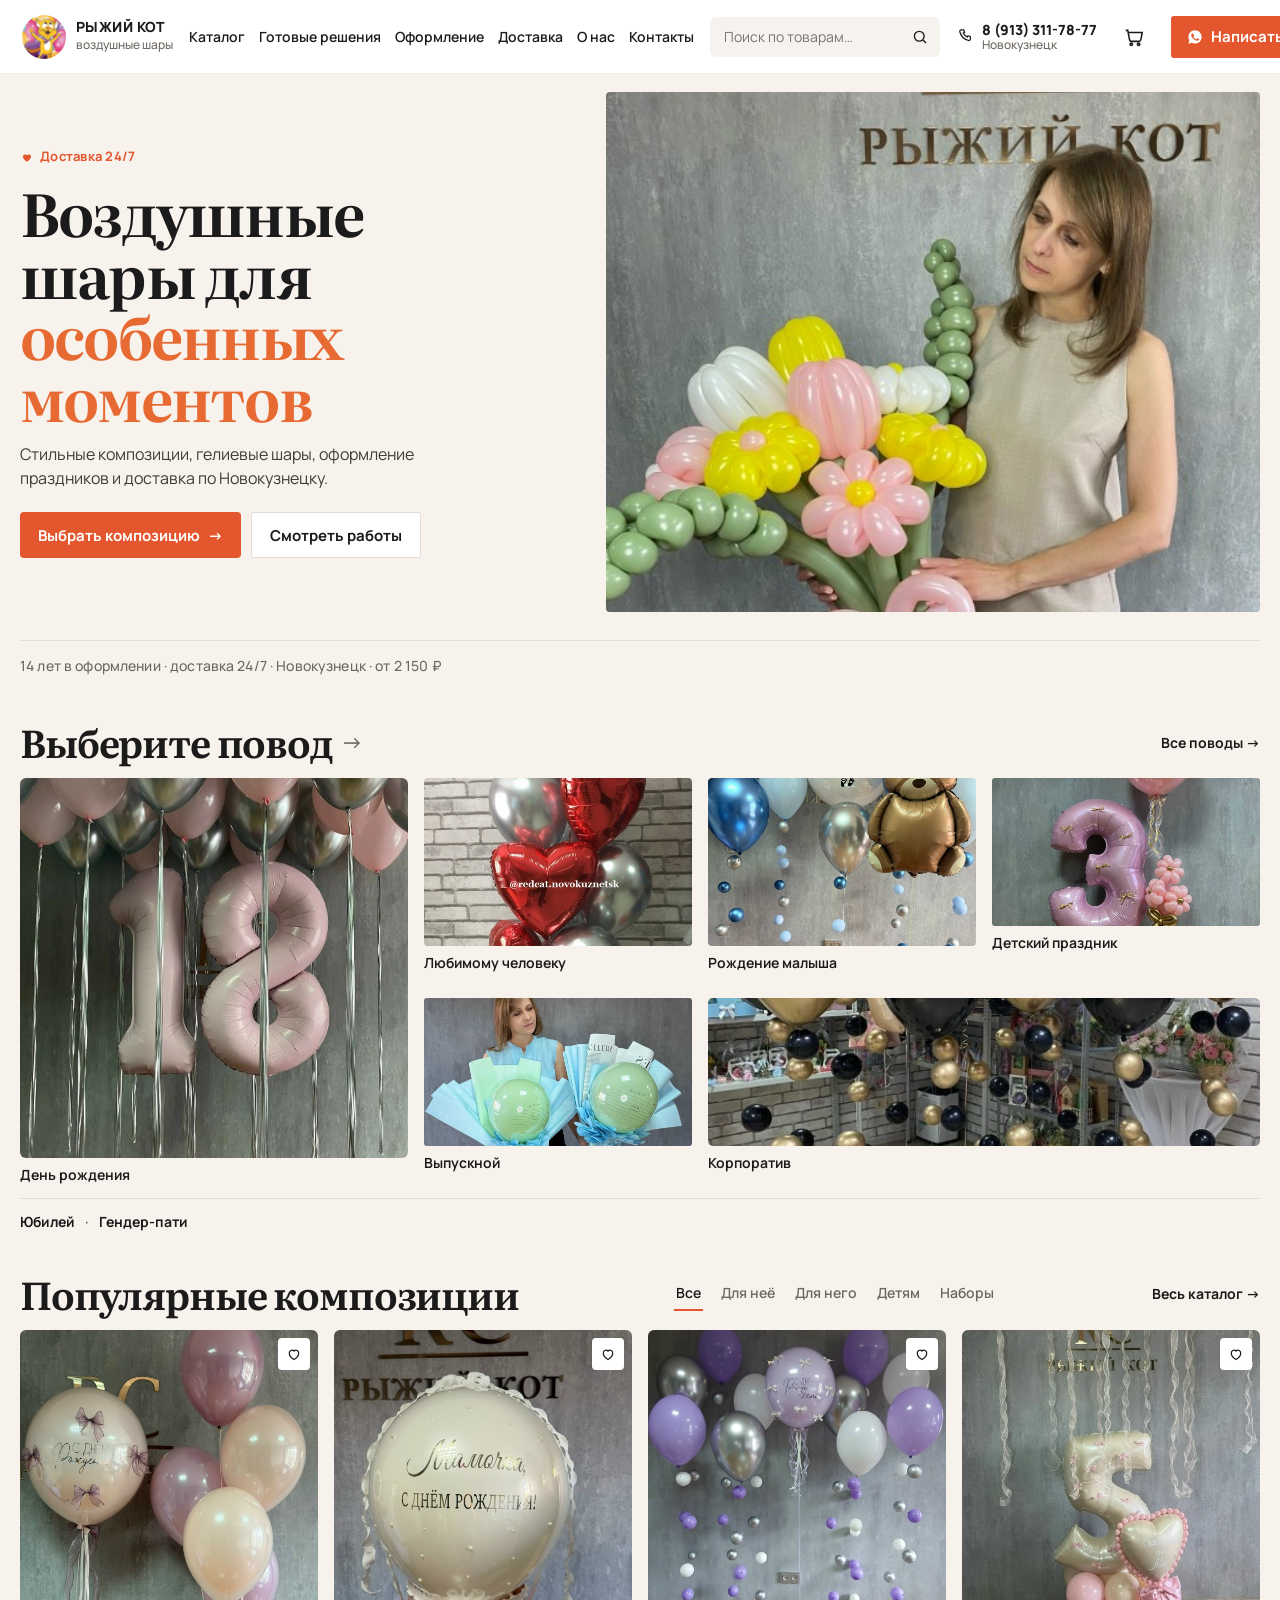
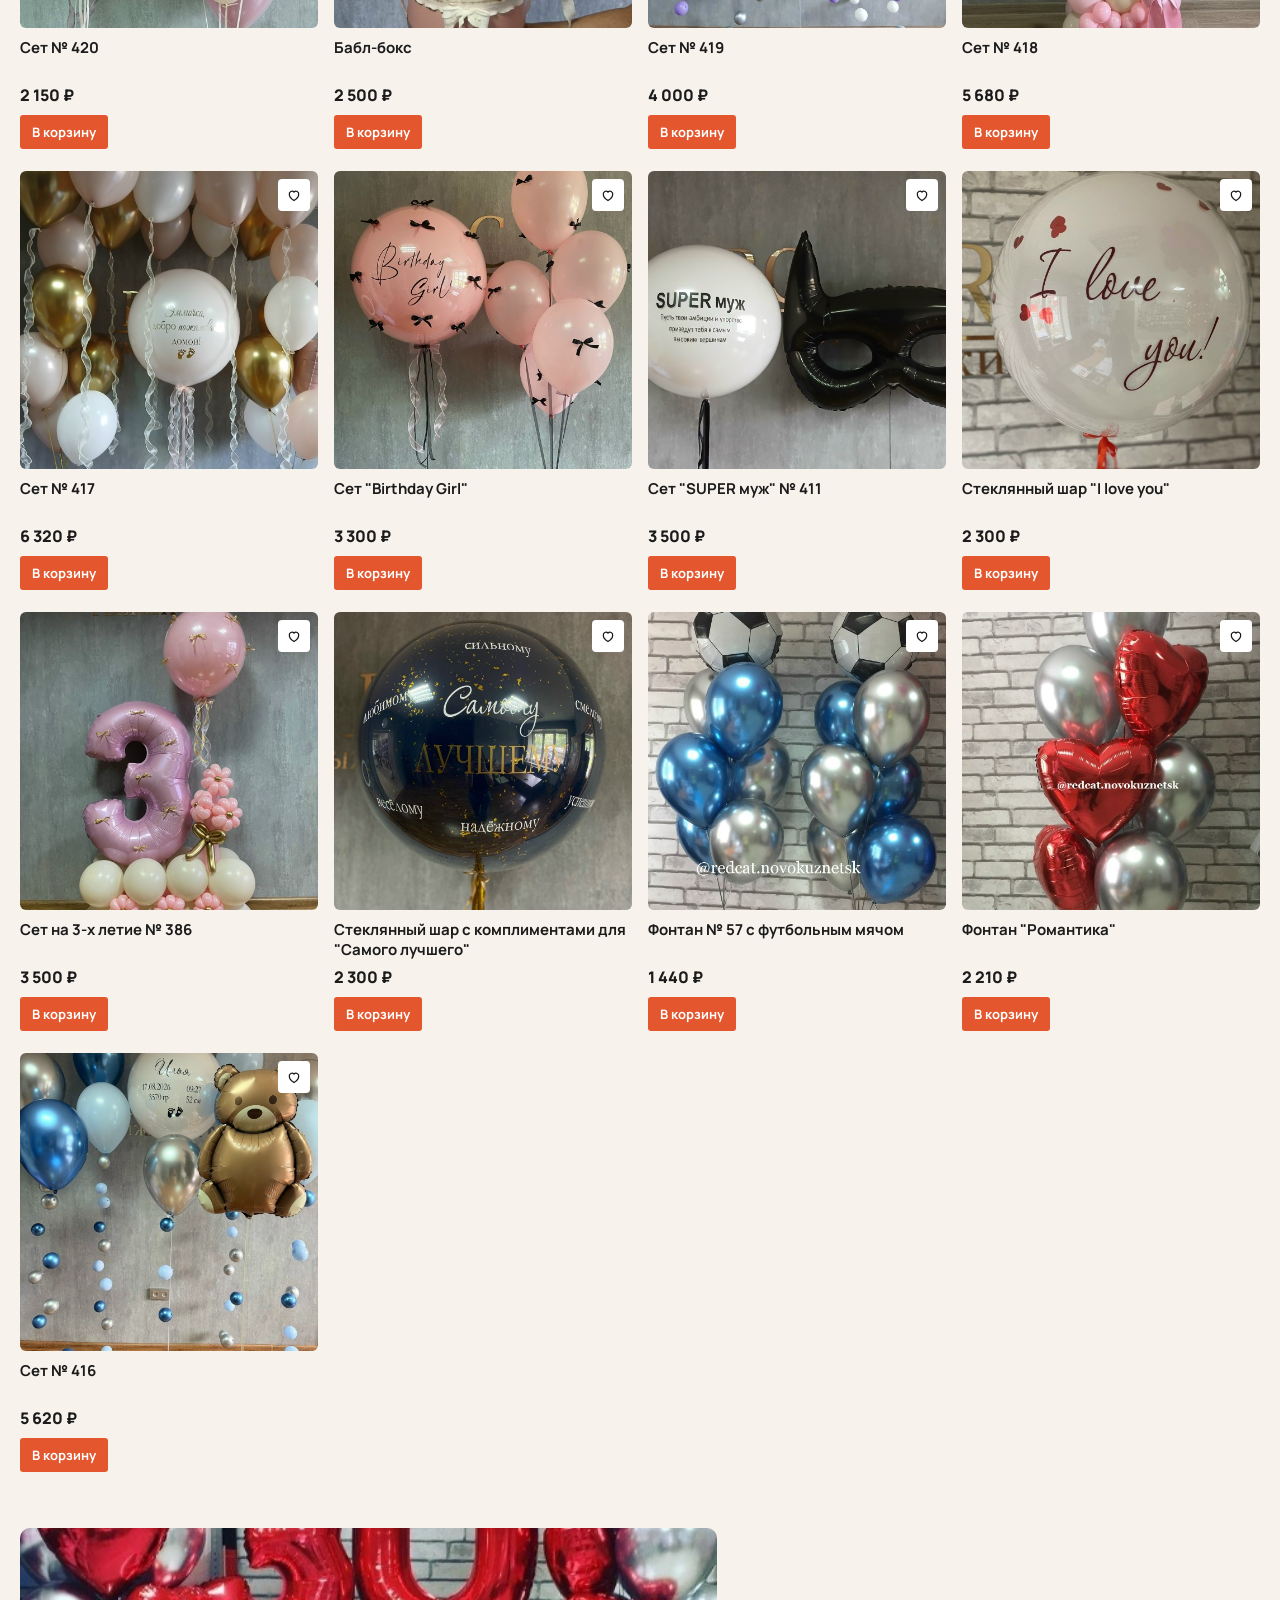
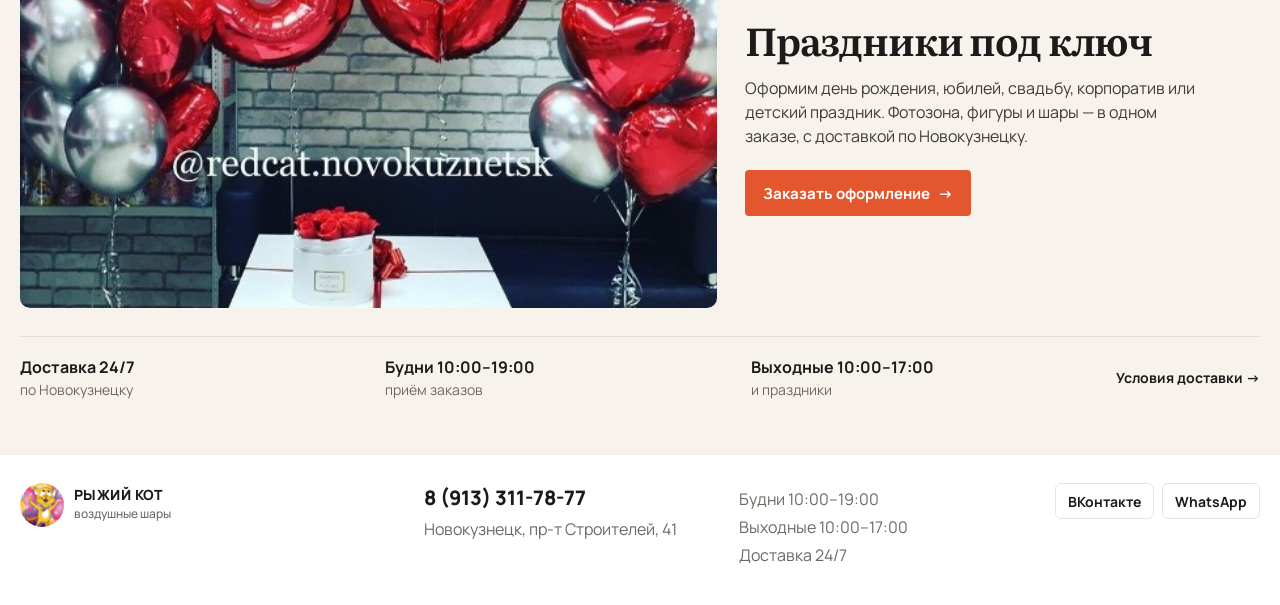
==== commit 9d061f83: "Calm the shop UI so it feels less templated and more like a real storefront. Co-authored-by: Cursor " ====
--- a/index.html
+++ b/index.html
@@ -33,24 +33,7 @@
           <img src="img/products/p15997481.jpg" alt="Букет из шаров: ромашки и тюльпаны, студия Рыжий кот">
         </div>
       </section>
-      <div class="facts" aria-label="Коротко о магазине">
-        <div class="fact">
-          <i aria-hidden="true"><svg viewBox="0 0 24 24" fill="none" stroke="currentColor" stroke-width="1.7"><circle cx="12" cy="8" r="3"/><path d="M5 19c.8-3 3.2-4.5 7-4.5S18.2 16 19 19"/></svg></i>
-          <p><strong>14+ лет</strong><span>в сфере оформления</span></p>
-        </div>
-        <div class="fact">
-          <i aria-hidden="true"><svg viewBox="0 0 24 24" fill="none" stroke="currentColor" stroke-width="1.7"><circle cx="7" cy="17" r="1.6"/><circle cx="17" cy="17" r="1.6"/><path d="M3 7h11v8H3zM14 10h4l3 3v2h-7"/></svg></i>
-          <p><strong>24/7</strong><span>доставка по городу</span></p>
-        </div>
-        <div class="fact">
-          <i aria-hidden="true"><svg viewBox="0 0 24 24" fill="none" stroke="currentColor" stroke-width="1.7"><path d="M12 19s-6-3.7-6-8a3.5 3.5 0 0 1 6-2 3.5 3.5 0 0 1 6 2c0 4.3-6 8-6 8z"/></svg></i>
-          <p><strong>Тысячи</strong><span>счастливых клиентов</span></p>
-        </div>
-        <div class="fact">
-          <i aria-hidden="true"><svg viewBox="0 0 24 24" fill="none" stroke="currentColor" stroke-width="1.7"><path d="M12 21s7-6.1 7-11a7 7 0 1 0-14 0c0 4.9 7 11 7 11z"/><circle cx="12" cy="10" r="2.1"/></svg></i>
-          <p><strong>Новокузнецк</strong><span>пр-т Строителей, 41</span></p>
-        </div>
-      </div>
+      <p class="facts-line" aria-label="Коротко о магазине">14 лет в оформлении · доставка 24/7 · Новокузнецк · от 2 150 ₽</p>
     </div>
 
     <section class="wrap block" aria-labelledby="occasions-title">
@@ -58,8 +41,8 @@
         <h2 id="occasions-title">Выберите повод <a class="title-arrow" href="solutions.html" aria-label="Все поводы">→</a></h2>
         <a class="more-link" href="solutions.html">Все поводы →</a>
       </div>
-      <div class="occasion-row">
-        <a class="occasion" href="catalog.html?tag=birthday">
+      <div class="occasion-mosaic">
+        <a class="occasion occasion--feature" href="catalog.html?tag=birthday">
           <img src="img/products/p15983833.jpg" alt="Розовые цифры 18 и фонтан шаров">
           <span>День рождения</span>
         </a>
@@ -71,27 +54,24 @@
           <img src="img/products/p16134935.jpg" alt="Голубая композиция с метрикой и мишкой">
           <span>Рождение малыша</span>
         </a>
-        <a class="occasion" href="catalog.html?tag=kids">
+        <a class="occasion occasion--compact" href="catalog.html?tag=kids">
           <img src="img/products/p16042050.jpg" alt="Розовая цифра 3 и цветы из шаров">
           <span>Детский праздник</span>
         </a>
-        <a class="occasion" href="solutions.html#jubilee">
-          <img src="img/products/p15039085.jpg" alt="Цифра 30, красные сердца и белая коробка">
-          <span>Юбилей</span>
-        </a>
-        <a class="occasion" href="catalog.html?tag=grad">
+        <a class="occasion occasion--compact" href="catalog.html?tag=grad">
           <img src="img/products/p16125949.jpg" alt="Букеты с шарами-тетрадками">
           <span>Выпускной</span>
         </a>
-        <a class="occasion" href="solutions.html#gender">
-          <img src="img/products/p15191470.jpg" alt="Коробка-сюрприз с сиреневыми шарами">
-          <span>Гендер-пати</span>
-        </a>
-        <a class="occasion" href="decor.html">
+        <a class="occasion occasion--wide" href="decor.html">
           <img src="img/products/p12304757.jpg" alt="Чёрно-золотая композиция из шаров">
           <span>Корпоратив</span>
         </a>
       </div>
+      <nav class="occasion-links" aria-label="Ещё поводы">
+        <a href="solutions.html#jubilee">Юбилей</a>
+        <span aria-hidden="true">·</span>
+        <a href="solutions.html#gender">Гендер-пати</a>
+      </nav>
     </section>
 
     <section class="wrap block" aria-labelledby="popular-title">
--- a/css/site.css
+++ b/css/site.css
@@ -35,7 +35,7 @@
   color: #fff;
   padding: 8px 12px;
   z-index: 50;
-  border-radius: 999px;
+  border-radius: 4px;
 }
 .skip:focus { top: 8px; }
 
@@ -61,7 +61,7 @@
   min-height: 46px;
   padding: 0 18px;
   border: 0;
-  border-radius: 999px;
+  border-radius: 4px;
   background: var(--accent);
   color: #fff;
   font-family: var(--sans);
@@ -75,13 +75,14 @@
   background: #fff;
   color: var(--ink);
   border: 1px solid #e4ddd4;
+  border-radius: 3px;
 }
 .btn-line:hover, .btn-vk:hover { background: #fff; border-color: #cfc6bc; }
-.btn-write { min-height: 42px; padding: 0 16px; }
+.btn-write { min-height: 42px; padding: 0 16px; border-radius: 3px; }
 .ghost {
   min-height: 46px;
   padding: 0 16px;
-  border-radius: 999px;
+  border-radius: 6px;
   border: 1px solid #e4ddd4;
   background: #fff;
   font-weight: 700;
@@ -146,10 +147,10 @@
   display: flex;
   align-items: center;
   width: 230px;
-  height: 42px;
-  padding: 0 6px 0 14px;
+  height: 40px;
+  padding: 0 4px 0 12px;
   background: #f6f3ef;
-  border-radius: 999px;
+  border-radius: 6px;
 }
 .search input {
   width: 100%;
@@ -165,7 +166,7 @@
   width: 32px;
   height: 32px;
   border: 0;
-  border-radius: 50%;
+  border-radius: 4px;
   background: transparent;
   color: var(--ink);
   flex: none;
@@ -185,7 +186,7 @@
   place-items: center;
   width: 42px;
   height: 42px;
-  border-radius: 50%;
+  border-radius: 6px;
   flex: none;
 }
 .cart-link:hover { background: #f6f3ef; }
@@ -196,7 +197,7 @@
   min-width: 16px;
   height: 16px;
   padding: 0 4px;
-  border-radius: 99px;
+  border-radius: 4px;
   background: var(--accent);
   color: #fff;
   font-size: 10px;
@@ -210,7 +211,7 @@
   width: 42px;
   height: 42px;
   border: 0;
-  border-radius: 50%;
+  border-radius: 6px;
   background: #f6f3ef;
   flex: none;
 }
@@ -221,20 +222,20 @@
   grid-template-columns: minmax(0, 0.92fr) minmax(0, 1.08fr);
   gap: 28px;
   align-items: center;
-  padding-bottom: 64px;
+  padding-bottom: 28px;
 }
 .hero-kicker {
   display: inline-flex;
   align-items: center;
   gap: 6px;
   margin: 0 0 14px;
-  padding: 7px 12px;
-  border-radius: 999px;
-  background: #fff;
+  padding: 0;
+  border-radius: 0;
+  background: transparent;
   color: var(--accent);
-  font-size: 12px;
-  font-weight: 800;
-  letter-spacing: 0.06em;
+  font-size: 13px;
+  font-weight: 700;
+  letter-spacing: 0.02em;
 }
 .hero h1 { font-size: clamp(40px, 4.6vw, 64px); max-width: 11ch; }
 .hero h1 span { color: var(--accent-hot); }
@@ -250,47 +251,20 @@
   height: 520px;
   object-fit: cover;
   object-position: 50% 28%;
-  border-radius: 28px;
+  border-radius: 4px;
   background: #efe8e0;
 }
 
-.facts {
-  position: relative;
-  z-index: 2;
-  display: grid;
-  grid-template-columns: repeat(4, minmax(0, 1fr));
-  gap: 8px;
-  margin-top: -48px;
-  padding: 16px 18px;
-  background: #fff;
-  border-radius: 22px;
-  box-shadow: 0 10px 30px rgba(70, 45, 25, 0.08);
-}
-.fact {
-  display: flex;
-  align-items: center;
-  gap: 10px;
-  min-width: 0;
-  padding: 6px;
-}
-.fact svg {
-  width: 22px;
-  height: 22px;
-  flex: none;
-}
-.fact i {
-  display: grid;
-  place-items: center;
-  width: 42px;
-  height: 42px;
-  border-radius: 12px;
-  background: #fff3ec;
-  color: var(--accent);
-  flex: none;
-}
-.fact strong, .fact span { display: block; }
-.fact strong { font-size: 15px; line-height: 1.2; }
-.fact span { color: var(--muted); font-size: 13px; line-height: 1.3; }
+.facts-line {
+  margin: 0;
+  padding: 14px 0 4px;
+  border-top: 1px solid #e4ddd4;
+  color: var(--muted);
+  font-size: 14px;
+  font-weight: 500;
+  letter-spacing: 0.01em;
+  line-height: 1.5;
+}
 
 .block { margin-top: 42px; }
 .section-head {
@@ -310,35 +284,46 @@
 .more-link:hover { color: var(--accent); }
 .title-arrow { color: var(--muted); font-family: var(--sans); font-size: 22px; font-weight: 500; }
 
-.pills { display: flex; flex-wrap: wrap; gap: 6px; justify-content: center; }
+.pills { display: flex; flex-wrap: wrap; gap: 4px 16px; justify-content: center; }
 .pills button {
   border: 0;
-  border-radius: 999px;
-  background: transparent;
-  padding: 8px 14px;
+  border-bottom: 2px solid transparent;
+  border-radius: 0;
+  background: transparent;
+  padding: 6px 2px;
   font-weight: 600;
   font-size: 14px;
+  color: var(--muted);
 }
 .pills button[aria-pressed="true"] {
-  background: #fff;
-  box-shadow: inset 0 0 0 1px var(--line);
-}
-
-.occasion-row {
-  display: flex;
-  gap: 14px;
-  overflow-x: auto;
-  padding-bottom: 6px;
-  scroll-snap-type: x proximity;
-}
-.occasion { flex: 1 1 0; min-width: 118px; scroll-snap-align: start; }
+  background: transparent;
+  box-shadow: none;
+  border-bottom-color: var(--accent);
+  color: var(--ink);
+}
+
+.occasion-mosaic {
+  display: grid;
+  grid-template-columns: 1.45fr 1fr 1fr 1fr;
+  gap: 14px 16px;
+  align-items: start;
+}
+.occasion { min-width: 0; }
 .occasion img {
   width: 100%;
-  aspect-ratio: 1 / 1.02;
-  object-fit: cover;
-  border-radius: 18px;
-  background: #fff;
-}
+  height: 168px;
+  object-fit: cover;
+  border-radius: 4px;
+  background: #efe8e0;
+}
+.occasion--feature { grid-row: span 2; }
+.occasion--feature img {
+  height: 380px;
+  border-radius: 6px;
+}
+.occasion--compact img { height: 148px; border-radius: 3px; }
+.occasion--wide { grid-column: span 2; }
+.occasion--wide img { height: 148px; border-radius: 5px; }
 .occasion span {
   display: block;
   margin-top: 8px;
@@ -346,6 +331,23 @@
   font-weight: 650;
   line-height: 1.25;
 }
+.occasion-links {
+  display: flex;
+  flex-wrap: wrap;
+  align-items: center;
+  gap: 8px 10px;
+  margin-top: 14px;
+  padding-top: 12px;
+  border-top: 1px solid #e4ddd4;
+  color: var(--muted);
+  font-size: 14px;
+  font-weight: 600;
+}
+.occasion-links a {
+  color: var(--ink);
+  font-weight: 700;
+}
+.occasion-links a:hover { color: var(--accent); }
 
 .shelf, .catalog-grid {
   display: grid;
@@ -357,21 +359,20 @@
   width: 100%;
   aspect-ratio: 1;
   object-fit: cover;
-  border-radius: 18px;
-  background: #fff;
+  border-radius: 6px;
+  background: #efe8e0;
 }
 .fav {
   position: absolute;
-  top: 10px;
-  right: 10px;
+  top: 8px;
+  right: 8px;
   display: grid;
   place-items: center;
-  width: 34px;
-  height: 34px;
+  width: 32px;
+  height: 32px;
   border: 0;
-  border-radius: 50%;
-  background: #fff;
-  box-shadow: 0 1px 4px rgba(0, 0, 0, 0.08);
+  border-radius: 4px;
+  background: #fff;
 }
 .fav svg { width: 18px; height: 18px; fill: none; stroke: var(--ink); stroke-width: 1.7; }
 .fav.is-on svg { fill: var(--accent); stroke: var(--accent); }
@@ -391,7 +392,7 @@
   margin-top: 6px;
 }
 .good-price { font-size: 16px; font-weight: 800; }
-.good .btn { min-height: 36px; padding: 0 14px; font-size: 13px; }
+.good .btn { min-height: 34px; padding: 0 12px; font-size: 13px; border-radius: 3px; }
 
 .turnkey {
   display: grid;
@@ -405,8 +406,8 @@
   height: 380px;
   object-fit: cover;
   object-position: center;
-  border-radius: 24px;
-  background: #fff;
+  border-radius: 10px;
+  background: #efe8e0;
 }
 .turnkey p { max-width: 46ch; color: #3f3b37; }
 .turnkey .btn { margin-top: 6px; }
@@ -417,9 +418,10 @@
   gap: 12px 18px;
   align-items: center;
   margin: 28px auto 8px;
-  padding: 18px 22px;
-  background: #fff;
-  border-radius: 20px;
+  padding: 18px 0;
+  background: transparent;
+  border-radius: 0;
+  border-top: 1px solid #e4ddd4;
 }
 .hours strong, .hours span { display: block; }
 .hours span { color: var(--muted); font-size: 14px; }
@@ -444,10 +446,10 @@
 .footer-links a {
   display: inline-flex;
   align-items: center;
-  min-height: 38px;
-  padding: 0 14px;
+  min-height: 36px;
+  padding: 0 12px;
   border: 1px solid var(--line);
-  border-radius: 999px;
+  border-radius: 6px;
   font-weight: 700;
   font-size: 14px;
 }
@@ -477,19 +479,23 @@
 .filters {
   display: flex;
   flex-wrap: wrap;
-  gap: 8px;
+  gap: 4px 14px;
   margin-bottom: 10px;
 }
 .filters a {
-  padding: 8px 14px;
-  border-radius: 999px;
+  padding: 6px 2px;
+  border-radius: 0;
+  border-bottom: 2px solid transparent;
   background: transparent;
   font-size: 14px;
   font-weight: 650;
+  color: var(--muted);
 }
 .filters a[aria-current="true"] {
-  background: #fff;
-  box-shadow: inset 0 0 0 1px var(--line);
+  background: transparent;
+  box-shadow: none;
+  border-bottom-color: var(--accent);
+  color: var(--ink);
 }
 .catalog-note { margin-bottom: 16px; color: var(--muted); }
 .catalog-grid { margin-bottom: 64px; }
@@ -505,8 +511,8 @@
 }
 .product > img {
   width: 100%;
-  border-radius: 24px;
-  background: #fff;
+  border-radius: 10px;
+  background: #efe8e0;
 }
 .product-price {
   margin: 8px 0;
@@ -525,22 +531,23 @@
   gap: 14px;
   align-items: center;
   margin-bottom: 10px;
-  padding: 12px;
-  background: #fff;
-  border-radius: 16px;
+  padding: 12px 0;
+  background: transparent;
+  border-radius: 0;
+  border-bottom: 1px solid var(--line);
 }
 .cart-row img {
   width: 92px;
   height: 92px;
   object-fit: cover;
-  border-radius: 12px;
+  border-radius: 6px;
 }
 .qty { display: flex; flex-wrap: wrap; align-items: center; gap: 8px; margin-top: 8px; }
 .qty button {
   min-width: 32px;
   height: 32px;
   border: 1px solid var(--line);
-  border-radius: 999px;
+  border-radius: 4px;
   background: #fff;
 }
 .qty [data-remove] { padding: 0 12px; }
@@ -562,15 +569,16 @@
   grid-template-columns: 280px minmax(0, 1fr);
   gap: 22px;
   align-items: center;
-  padding: 14px;
-  background: #fff;
-  border-radius: 22px;
+  padding: 0 0 22px;
+  background: transparent;
+  border-radius: 0;
+  border-bottom: 1px solid var(--line);
 }
 .band > img {
   width: 100%;
   height: 260px;
   object-fit: cover;
-  border-radius: 16px;
+  border-radius: 8px;
 }
 .band h2 { margin-bottom: 8px; }
 .mini-row {
@@ -583,7 +591,7 @@
   width: 100%;
   height: 110px;
   object-fit: cover;
-  border-radius: 12px;
+  border-radius: 6px;
   background: var(--bg);
 }
 .mini strong, .mini span { display: block; }
@@ -599,19 +607,20 @@
 }
 .note, .contact-card, .desk-form {
   background: #fff;
-  border-radius: 22px;
+  border-radius: 8px;
   padding: 22px;
+  border: 1px solid var(--line);
 }
 .why {
   display: grid;
   grid-template-columns: repeat(4, minmax(0, 1fr));
-  gap: 12px;
+  gap: 18px 24px;
   margin-bottom: 48px;
 }
 .why article {
-  padding: 16px;
-  background: #fff;
-  border-radius: 16px;
+  padding: 0;
+  background: transparent;
+  border-radius: 0;
 }
 .why strong, .why span { display: block; }
 .why span { color: var(--muted); }
@@ -630,7 +639,7 @@
   min-height: 320px;
   max-height: 760px;
   object-fit: cover;
-  border-radius: 24px;
+  border-radius: 10px;
 }
 .form-grid {
   display: grid;
@@ -642,7 +651,7 @@
 .field input, .field select, .field textarea {
   width: 100%;
   border: 1px solid var(--line);
-  border-radius: 12px;
+  border-radius: 6px;
   padding: 12px 14px;
   background: #fff;
   font-weight: 500;
@@ -662,7 +671,7 @@
   width: 100%;
   height: 340px;
   border: 0;
-  border-radius: 22px;
+  border-radius: 8px;
   background: #fff;
 }
 .map a { display: inline-block; margin-top: 8px; font-weight: 700; }
@@ -673,7 +682,7 @@
   bottom: 18px;
   z-index: 60;
   padding: 12px 16px;
-  border-radius: 999px;
+  border-radius: 6px;
   background: var(--ink);
   color: #fff;
   font-weight: 700;
@@ -703,16 +712,32 @@
   .section-head.with-pills { grid-template-columns: 1fr; justify-items: start; }
   .pills { justify-content: flex-start; }
   .shelf, .catalog-grid { grid-template-columns: repeat(3, minmax(0, 1fr)); }
-  .footer-grid, .facts, .hours { grid-template-columns: 1fr 1fr; }
+  .footer-grid, .hours { grid-template-columns: 1fr 1fr; }
+  .occasion-mosaic { grid-template-columns: 1.3fr 1fr 1fr; }
+  .occasion--feature img { height: 340px; }
+  .occasion--wide { grid-column: span 2; }
 }
 
 @media (max-width: 800px) {
   .wrap { width: min(1240px, calc(100% - 28px)); }
   .hero { grid-template-columns: 1fr; padding-bottom: 0; }
   .hero h1 { max-width: none; }
-  .hero-photo img { height: 320px; }
-  .facts { margin-top: 14px; box-shadow: none; }
+  .hero-photo img { height: 320px; border-radius: 3px; }
+  .facts-line { padding-top: 12px; font-size: 13px; }
+  .occasion-mosaic {
+    display: flex;
+    gap: 12px;
+    overflow-x: auto;
+    padding-bottom: 4px;
+    align-items: start;
+  }
   .occasion { flex: 0 0 148px; }
+  .occasion--feature { flex: 0 0 176px; grid-row: auto; }
+  .occasion--feature img { height: 220px; }
+  .occasion--wide { flex: 0 0 220px; grid-column: auto; }
+  .occasion--wide img { height: 148px; }
+  .occasion--compact img, .occasion img { height: 148px; }
+  .occasion-links { margin-top: 10px; }
   .turnkey, .product, .band, .split-text, .desk, .contact, .why { grid-template-columns: 1fr; }
   .turnkey img, .band > img { height: 240px; }
   .desk > img { max-height: 280px; min-height: 0; }
